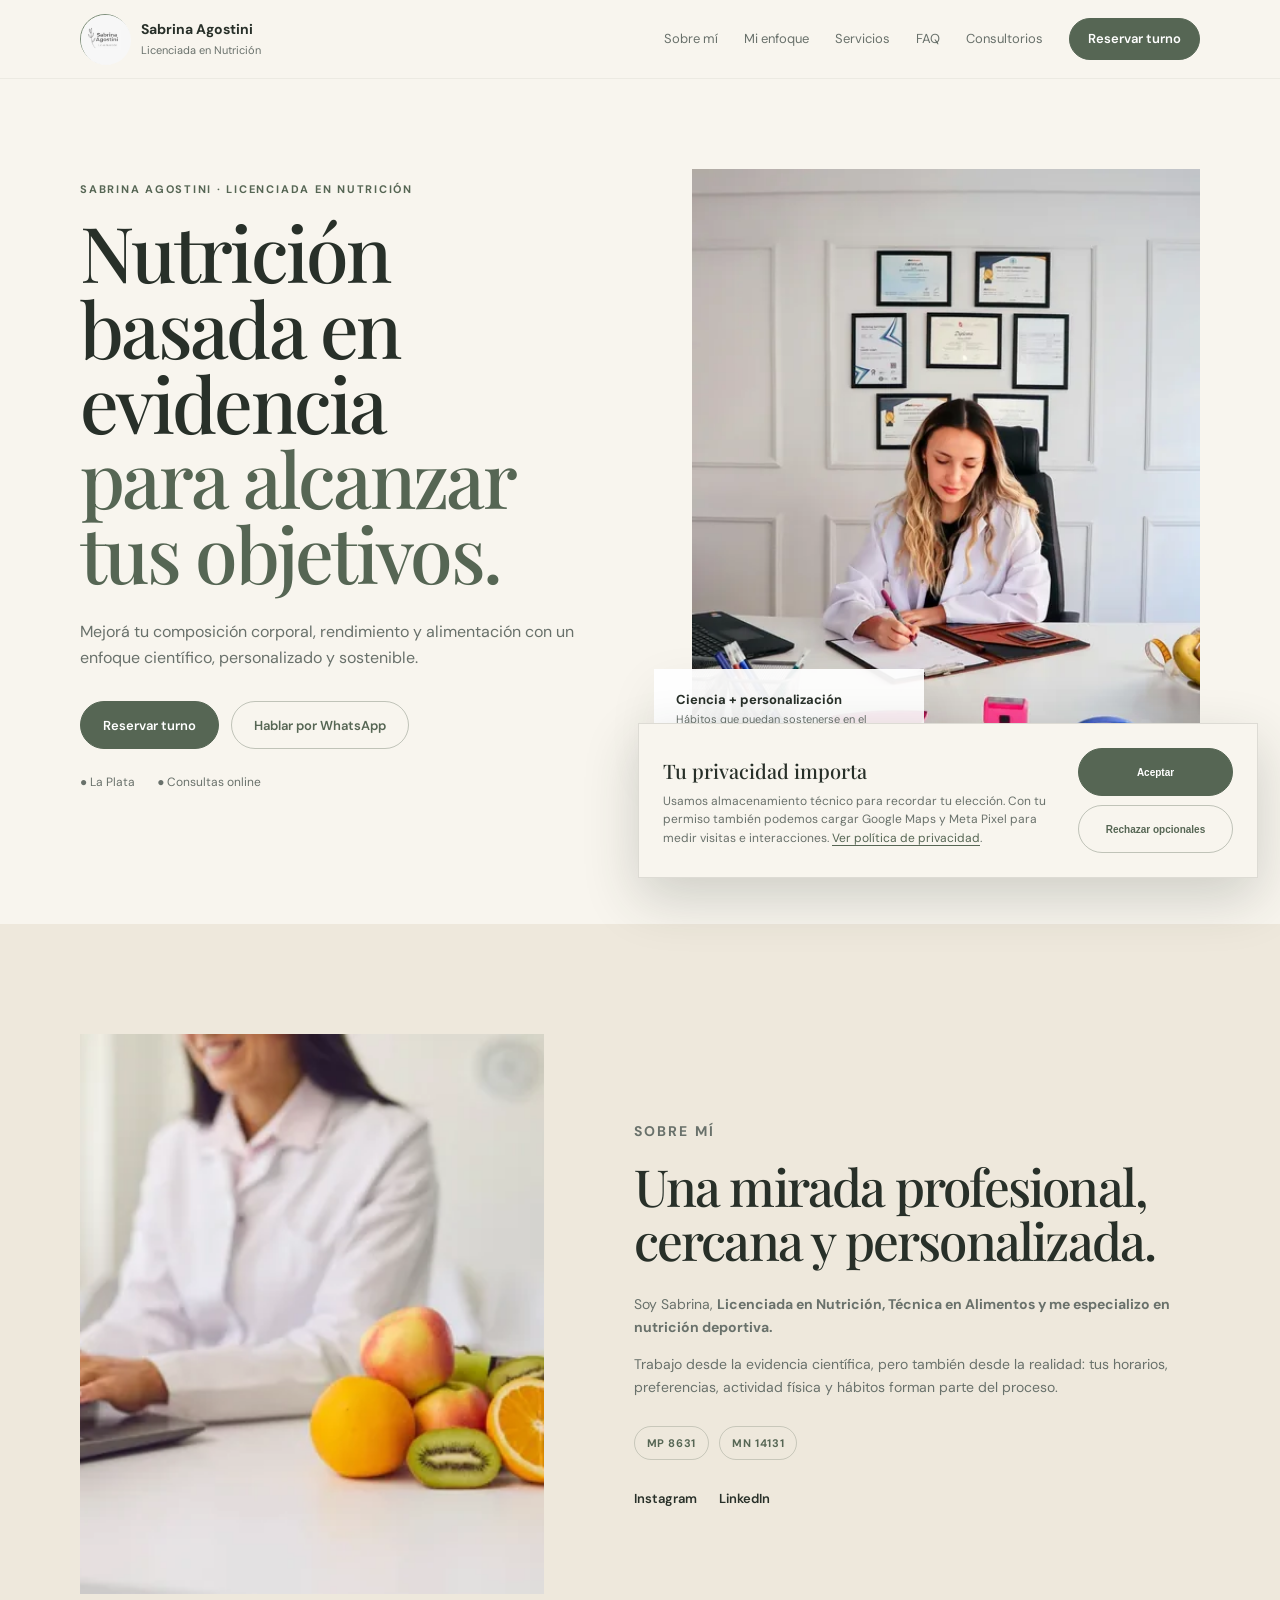
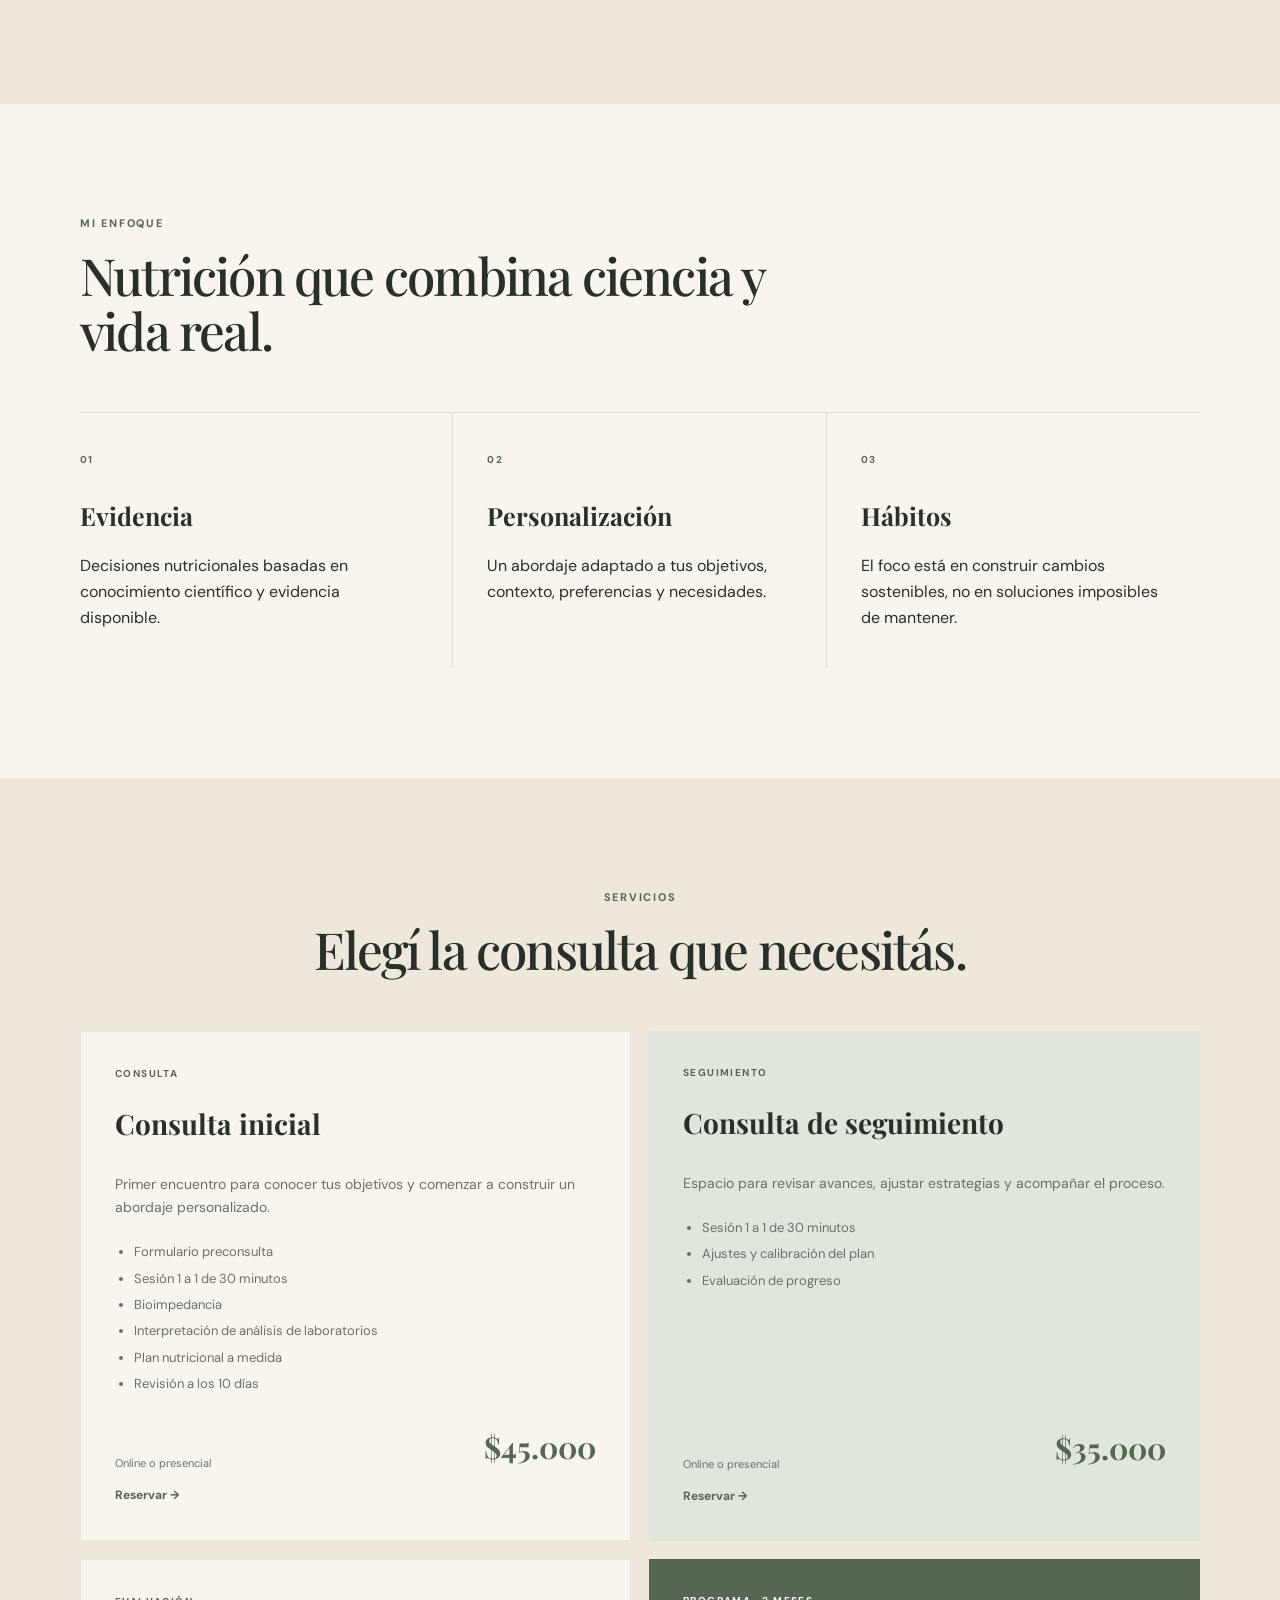
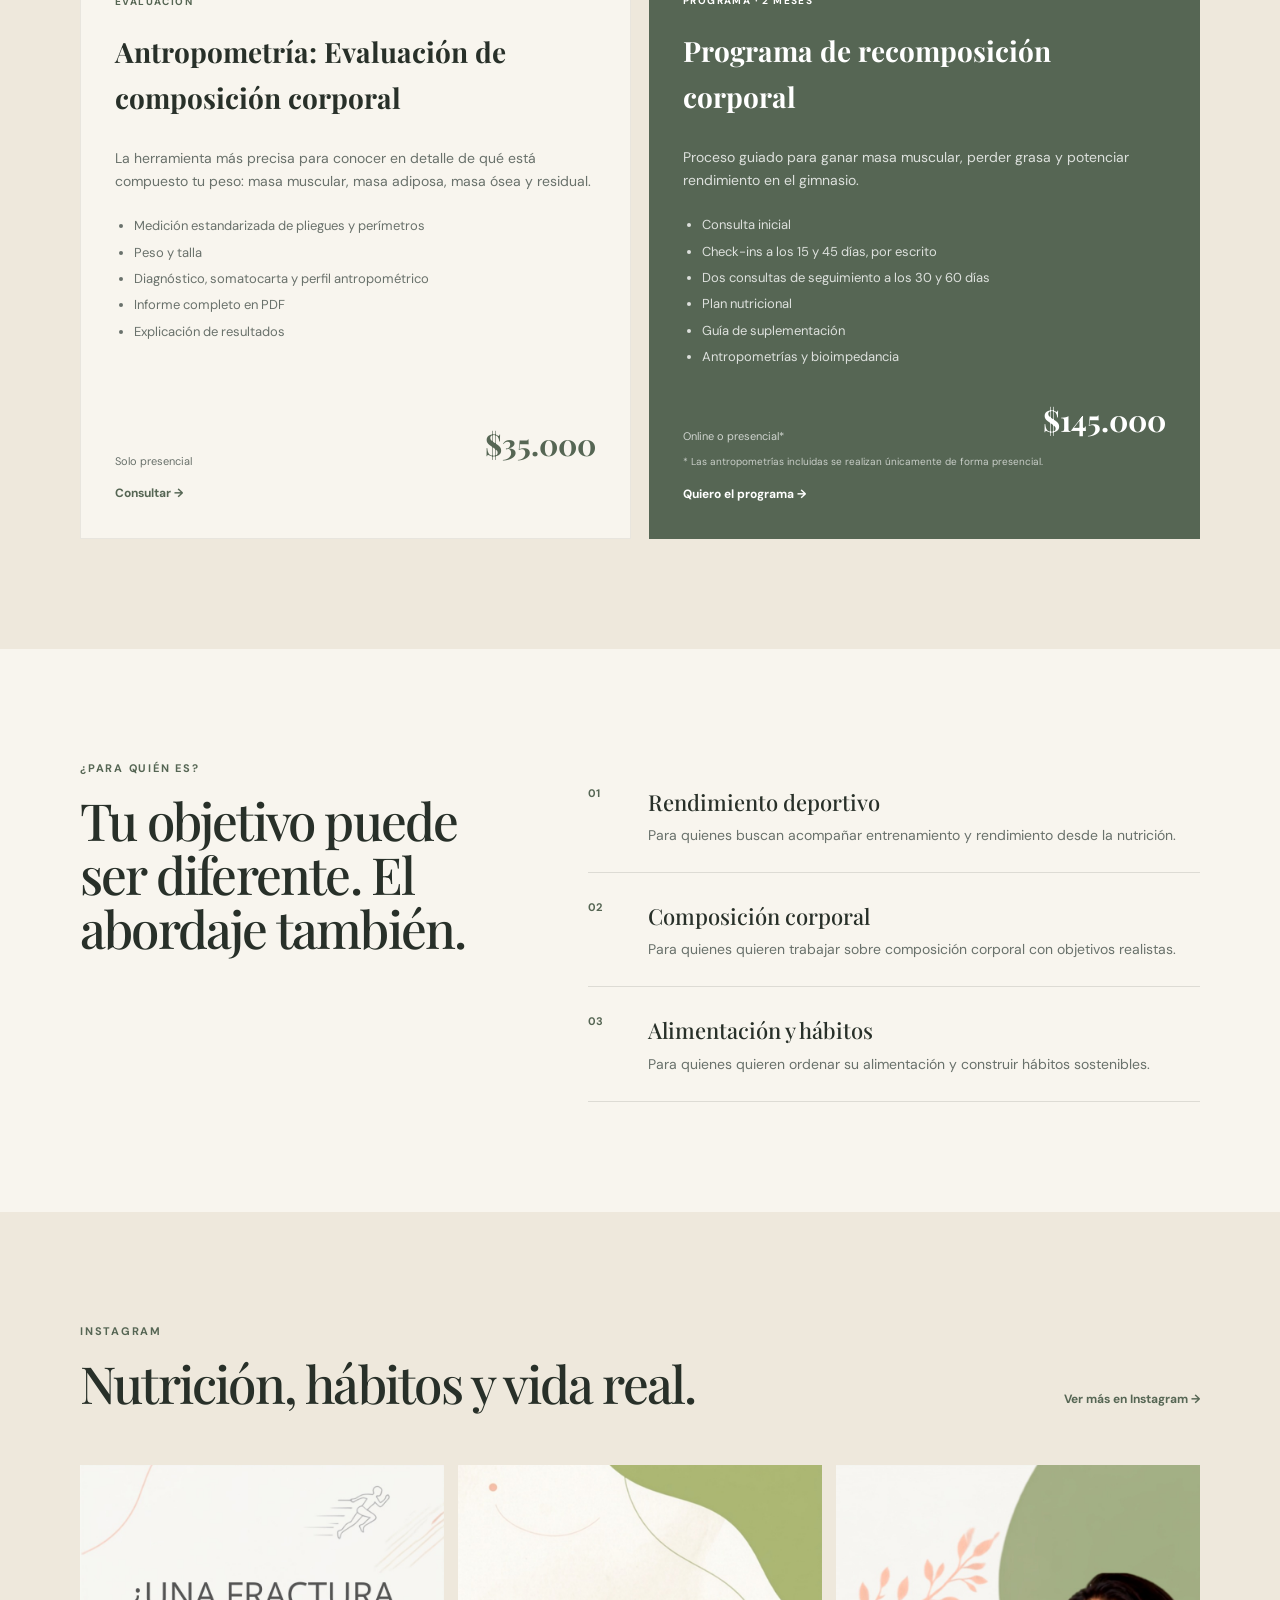
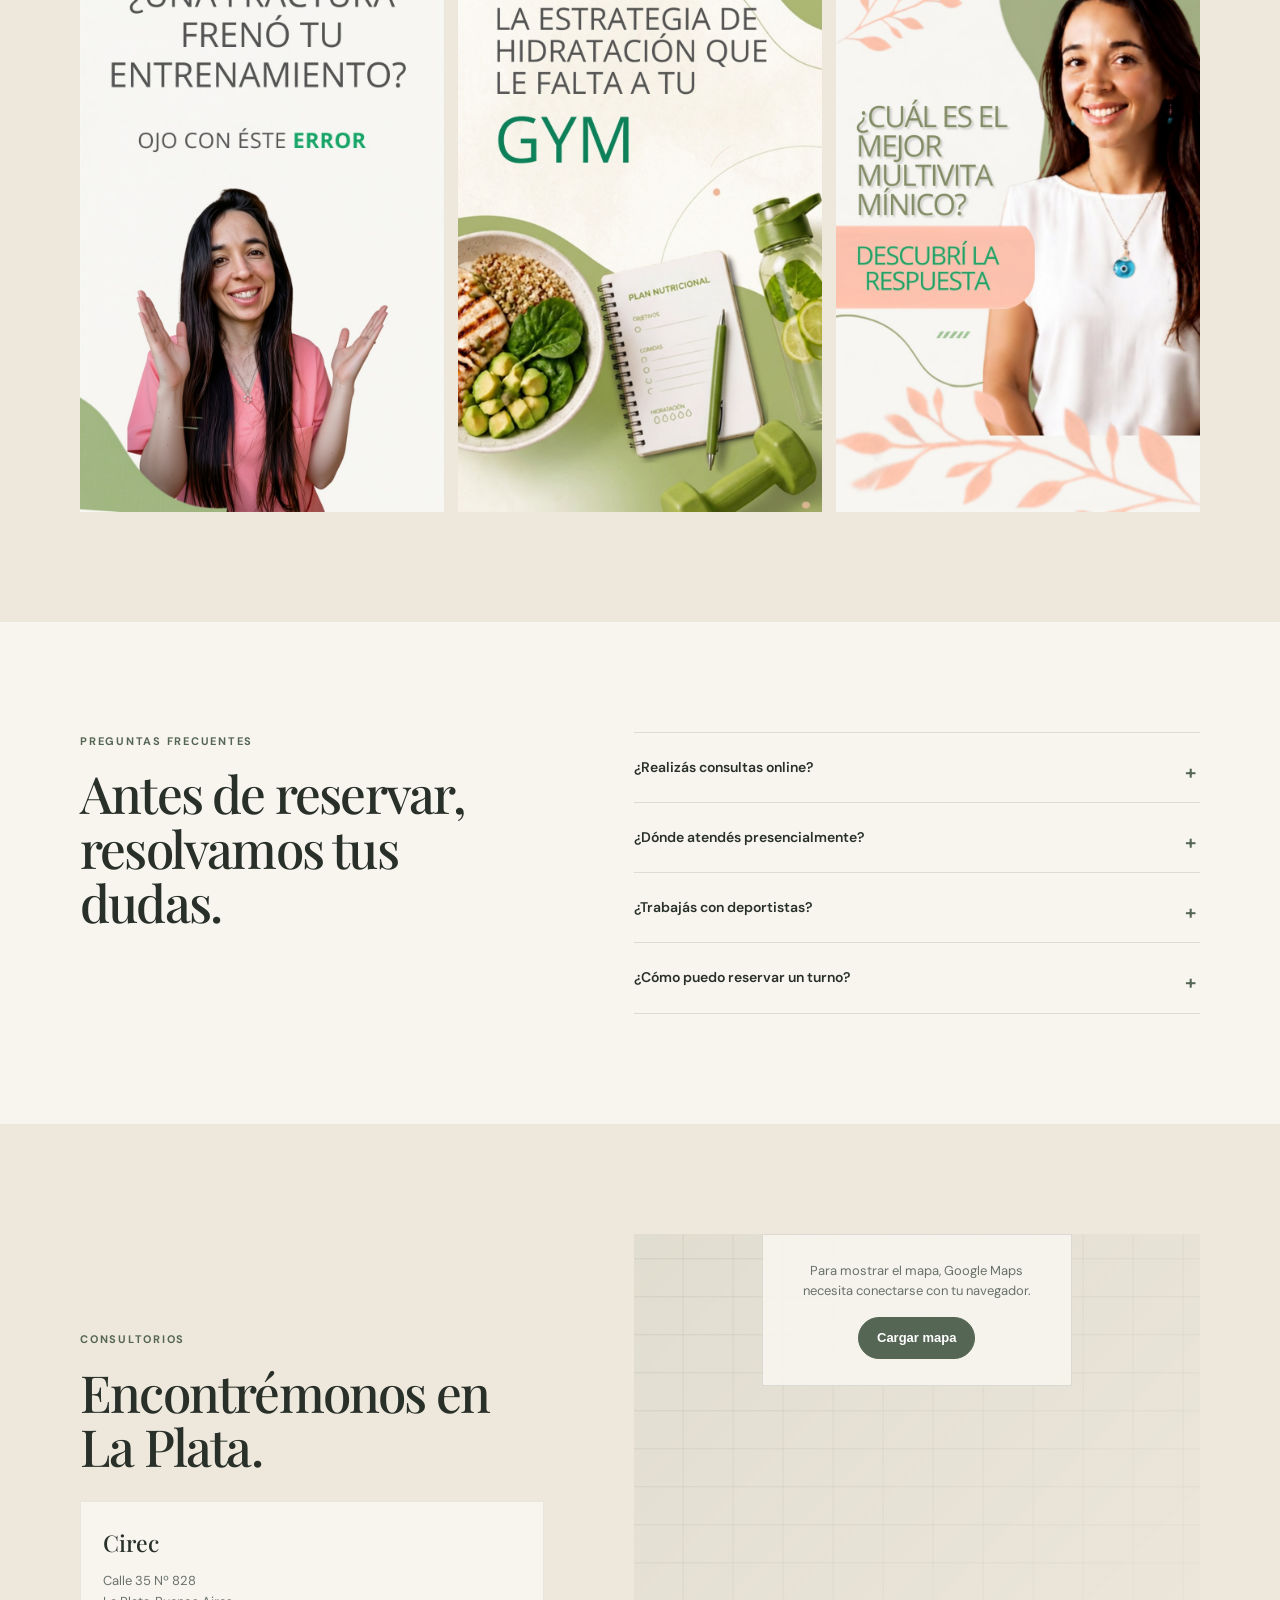
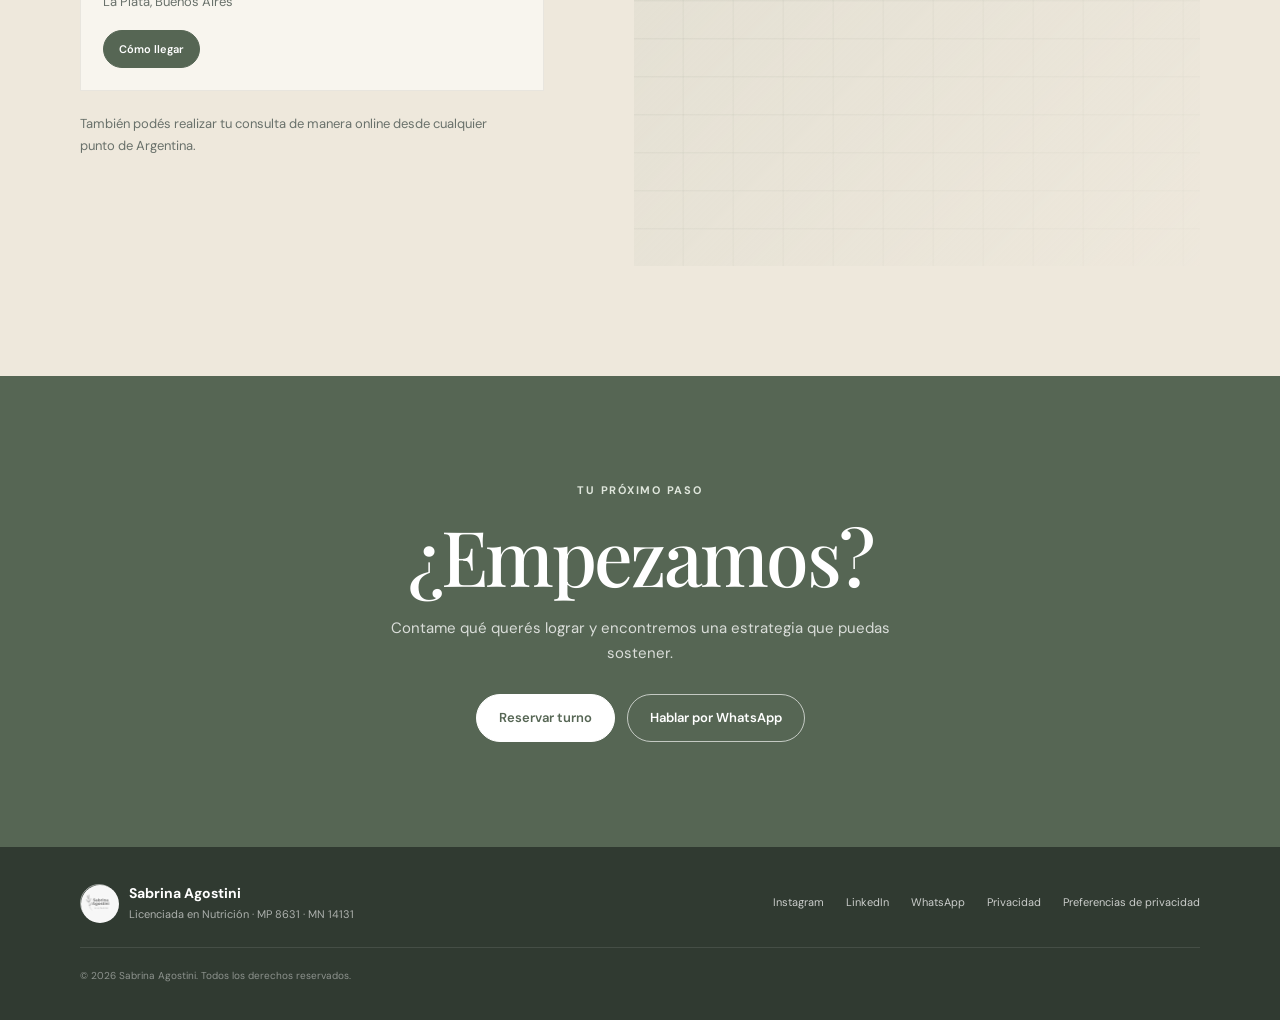
==== index.html @ 71f508bd "Configure consent-aware Meta Pixel tracking" ====
<!doctype html>
<html lang="es-AR">
  <head>
    <meta charset="utf-8">
    <meta name="viewport" content="width=device-width,initial-scale=1">

    <title>Sabrina Agostini | Nutricionista en La Plata y Online</title>
    <meta name="description" content="Sabrina Agostini, Licenciada en Nutrición especializada en nutrición deportiva. Consultas en La Plata y online, antropometría y planes personalizados.">
    <meta name="author" content="Sabrina Agostini">
    <meta name="robots" content="index,follow,max-image-preview:large">
    <meta name="theme-color" content="#7d8f7b">

    <link rel="canonical" href="https://sabrinaagostininutricion.com.ar/">
    <link rel="icon" href="/assets/images/logo-gris.jpeg?v=1" type="image/jpeg">
    <link rel="shortcut icon" href="/assets/images/logo-gris.jpeg?v=1" type="image/jpeg">
    <link rel="apple-touch-icon" href="/assets/images/logo-gris.jpeg?v=1">

    <meta property="og:locale" content="es_AR">
    <meta property="og:type" content="website">
    <meta property="og:site_name" content="Sabrina Agostini Nutrición">
    <meta property="og:title" content="Sabrina Agostini | Nutricionista en La Plata y Online">
    <meta property="og:description" content="Nutrición basada en evidencia, personalizada y sostenible. Consultas presenciales en La Plata y online en Argentina.">
    <meta property="og:url" content="https://sabrinaagostininutricion.com.ar/">
    <meta property="og:image" content="https://sabrinaagostininutricion.com.ar/assets/images/og-sabrina-agostini.jpg">
    <meta property="og:image:secure_url" content="https://sabrinaagostininutricion.com.ar/assets/images/og-sabrina-agostini.jpg">
    <meta property="og:image:type" content="image/jpeg">
    <meta property="og:image:width" content="1200">
    <meta property="og:image:height" content="630">
    <meta property="og:image:alt" content="Sabrina Agostini, Licenciada en Nutrición">

    <meta name="twitter:card" content="summary_large_image">
    <meta name="twitter:title" content="Sabrina Agostini | Nutricionista en La Plata y Online">
    <meta name="twitter:description" content="Nutrición basada en evidencia, personalizada y sostenible. Consultas presenciales en La Plata y online en Argentina.">
    <meta name="twitter:image" content="https://sabrinaagostininutricion.com.ar/assets/images/og-sabrina-agostini.jpg">
    <meta name="twitter:image:alt" content="Sabrina Agostini, Licenciada en Nutrición">

    <link rel="preload" as="image" href="assets/images/sabrina-001-768.webp" imagesrcset="assets/images/sabrina-001-480.webp 480w, assets/images/sabrina-001-768.webp 768w, assets/images/sabrina-001-1080.webp 1080w" imagesizes="(max-width: 900px) calc(100vw - 36px), 520px" type="image/webp" fetchpriority="high">
    <link rel="preconnect" href="https://fonts.googleapis.com">
    <link rel="preconnect" href="https://fonts.gstatic.com" crossorigin>
    <link rel="preload" as="style" href="https://fonts.googleapis.com/css2?family=DM+Sans:wght@400;500;600;700&family=Playfair+Display:wght@500;600&display=swap">
    <link href="https://fonts.googleapis.com/css2?family=DM+Sans:wght@400;500;600;700&family=Playfair+Display:wght@500;600&display=swap" rel="stylesheet" media="print" onload="this.media='all'">
    <noscript><link href="https://fonts.googleapis.com/css2?family=DM+Sans:wght@400;500;600;700&family=Playfair+Display:wght@500;600&display=swap" rel="stylesheet"></noscript>
    <link rel="stylesheet" href="css/style.css?v=0.3.0">

    <script type="application/ld+json">
    {
      "@context": "https://schema.org",
      "@graph": [
        {
          "@type": "WebSite",
          "@id": "https://sabrinaagostininutricion.com.ar/#website",
          "url": "https://sabrinaagostininutricion.com.ar/",
          "name": "Sabrina Agostini Nutrición",
          "inLanguage": "es-AR",
          "publisher": {
            "@id": "https://sabrinaagostininutricion.com.ar/#servicio-profesional"
          }
        },
        {
          "@type": "Person",
          "@id": "https://sabrinaagostininutricion.com.ar/#sabrina-agostini",
          "name": "Sabrina Agostini",
          "url": "https://sabrinaagostininutricion.com.ar/",
          "image": "https://sabrinaagostininutricion.com.ar/assets/images/sabrina-001.jpeg",
          "jobTitle": "Licenciada en Nutrición",
          "description": "Licenciada en Nutrición, Técnica en Alimentos y especializada en nutrición deportiva.",
          "worksFor": {
            "@id": "https://sabrinaagostininutricion.com.ar/#servicio-profesional"
          },
          "sameAs": [
            "https://instagram.com/lic.agostini.nutricion",
            "https://linkedin.com/in/lic-agostini-nutricion"
          ],
          "knowsAbout": [
            "Nutrición deportiva",
            "Composición corporal",
            "Antropometría",
            "Hábitos alimentarios"
          ]
        },
        {
          "@type": "ProfessionalService",
          "@id": "https://sabrinaagostininutricion.com.ar/#servicio-profesional",
          "name": "Sabrina Agostini Nutrición",
          "url": "https://sabrinaagostininutricion.com.ar/",
          "logo": "https://sabrinaagostininutricion.com.ar/assets/images/logo-gris.jpeg",
          "image": "https://sabrinaagostininutricion.com.ar/assets/images/sabrina-001.jpeg",
          "description": "Consultas de nutrición presenciales en La Plata y online en Argentina, con enfoque basado en evidencia, personalización y hábitos sostenibles.",
          "telephone": "+54 9 280 463 4763",
          "priceRange": "ARS 35.000–145.000",
          "address": {
            "@type": "PostalAddress",
            "streetAddress": "Calle 35 Nº 828",
            "addressLocality": "La Plata",
            "addressRegion": "Buenos Aires",
            "postalCode": "1900",
            "addressCountry": "AR"
          },
          "geo": {
            "@type": "GeoCoordinates",
            "latitude": -34.9073525,
            "longitude": -57.969977
          },
          "hasMap": "https://www.google.com/maps/place/Cirec+Kinesiolog%C3%ADa+y+fisioterapia/@-34.9073525,-57.9717977,17z/",
          "areaServed": [
            {
              "@type": "City",
              "name": "La Plata"
            },
            {
              "@type": "Country",
              "name": "Argentina"
            }
          ],
          "sameAs": [
            "https://instagram.com/lic.agostini.nutricion",
            "https://linkedin.com/in/lic-agostini-nutricion"
          ],
          "potentialAction": {
            "@type": "ReserveAction",
            "target": {
              "@type": "EntryPoint",
              "urlTemplate": "https://nutreando.com/sabrina-agostini/reservar?step=service",
              "actionPlatform": [
                "https://schema.org/DesktopWebPlatform",
                "https://schema.org/MobileWebPlatform"
              ]
            },
            "result": {
              "@type": "Reservation",
              "name": "Reserva de consulta nutricional"
            }
          },
          "hasOfferCatalog": {
            "@type": "OfferCatalog",
            "name": "Servicios de nutrición",
            "itemListElement": [
              {
                "@type": "Offer",
                "price": "45000",
                "priceCurrency": "ARS",
                "url": "https://nutreando.com/sabrina-agostini/reservar?step=service",
                "itemOffered": {
                  "@type": "Service",
                  "name": "Consulta inicial",
                  "provider": {
                    "@id": "https://sabrinaagostininutricion.com.ar/#servicio-profesional"
                  }
                }
              },
              {
                "@type": "Offer",
                "price": "35000",
                "priceCurrency": "ARS",
                "url": "https://nutreando.com/sabrina-agostini/reservar?step=service",
                "itemOffered": {
                  "@type": "Service",
                  "name": "Consulta de seguimiento",
                  "provider": {
                    "@id": "https://sabrinaagostininutricion.com.ar/#servicio-profesional"
                  }
                }
              },
              {
                "@type": "Offer",
                "price": "35000",
                "priceCurrency": "ARS",
                "url": "https://sabrinaagostininutricion.com.ar/#servicios",
                "itemOffered": {
                  "@type": "Service",
                  "name": "Antropometría: Evaluación de composición corporal",
                  "provider": {
                    "@id": "https://sabrinaagostininutricion.com.ar/#servicio-profesional"
                  }
                }
              },
              {
                "@type": "Offer",
                "price": "145000",
                "priceCurrency": "ARS",
                "url": "https://nutreando.com/sabrina-agostini/reservar?step=service",
                "itemOffered": {
                  "@type": "Service",
                  "name": "Programa de recomposición corporal",
                  "provider": {
                    "@id": "https://sabrinaagostininutricion.com.ar/#servicio-profesional"
                  }
                }
              }
            ]
          }
        },
        {
          "@type": "WebPage",
          "@id": "https://sabrinaagostininutricion.com.ar/#webpage",
          "url": "https://sabrinaagostininutricion.com.ar/",
          "name": "Sabrina Agostini | Nutricionista en La Plata y Online",
          "isPartOf": {
            "@id": "https://sabrinaagostininutricion.com.ar/#website"
          },
          "about": {
            "@id": "https://sabrinaagostininutricion.com.ar/#sabrina-agostini"
          },
          "mainEntity": {
            "@id": "https://sabrinaagostininutricion.com.ar/#servicio-profesional"
          },
          "primaryImageOfPage": "https://sabrinaagostininutricion.com.ar/assets/images/sabrina-001.jpeg",
          "inLanguage": "es-AR"
        }
      ]
    }
    </script>
  </head>
  <body>
    <header class="site-header">
      <div class="container nav">
        <a class="brand" href="#inicio"><span class="brand-mark"><img class="brand-logo" src="assets/images/logo-gris-160.webp" alt="Sabrina Agostini" width="160" height="160"></span><span><strong>Sabrina Agostini</strong><small>Licenciada en Nutrición</small></span></a>
        <button class="menu-toggle" aria-label="Abrir menú" aria-expanded="false"><span></span><span></span><span></span></button>
        <nav class="main-menu">
          <a href="#sobre-mi">Sobre mí</a><a href="#enfoque">Mi enfoque</a><a href="#servicios">Servicios</a><a href="#faq">FAQ</a><a href="#consultorio">Consultorios</a><a class="button button-small" href="https://nutreando.com/sabrina-agostini/reservar?step=service">Reservar turno</a>
        </nav>
      </div>
    </header>
    <main id="inicio">
      <section class="hero section"><div class="container hero-grid"><div><p class="eyebrow">Sabrina Agostini · Licenciada en Nutrición</p><h1>Nutrición basada en evidencia <em>para alcanzar tus objetivos.</em></h1><p class="hero-text">Mejorá tu composición corporal, rendimiento y alimentación con un enfoque científico, personalizado y sostenible.</p><div class="hero-actions"><a class="button" href="https://nutreando.com/sabrina-agostini/reservar?step=service">Reservar turno</a><a class="button button-secondary" href="https://wa.me/5492804634763?text=Hola%2C%20quer%C3%ADa%20consultar%20por%20los%20turnos%20de%20nutrici%C3%B3n.">Hablar por WhatsApp</a></div><div class="hero-meta"><span>● La Plata</span><span>● Consultas online</span></div></div><div class="hero-visual"><div class="photo-placeholder has-real-photo"><picture><source type="image/webp" srcset="assets/images/sabrina-001-480.webp 480w, assets/images/sabrina-001-768.webp 768w, assets/images/sabrina-001-1080.webp 1080w" sizes="(max-width: 900px) calc(100vw - 36px), 520px"><img class="real-photo" src="assets/images/sabrina-001.jpeg" alt="Sabrina Agostini — Licenciada en Nutrición" width="1080" height="1350" fetchpriority="high"></picture></div><div class="floating-note"><strong>Ciencia + personalización</strong><span>Hábitos que puedan sostenerse en el tiempo.</span></div></div></div></section>
      <section class="section section-soft" id="sobre-mi"><div class="container about-grid"><div class="photo-placeholder about-photo has-real-photo"><picture><source type="image/webp" srcset="assets/images/sabrina-002-480.webp 480w, assets/images/sabrina-002-900.webp 900w" sizes="(max-width: 900px) calc(100vw - 36px), 500px"><img class="real-photo" src="assets/images/sabrina-002.jpeg" alt="Sabrina Agostini" width="1350" height="1038" loading="lazy" decoding="async"></picture></div><div class="about-copy"><p class="eyebrow">Sobre mí</p><h2>Una mirada profesional, cercana y personalizada.</h2><p>Soy Sabrina, <strong>Licenciada en Nutrición, Técnica en Alimentos y me especializo en nutrición deportiva.</strong></p><p>Trabajo desde la evidencia científica, pero también desde la realidad: tus horarios, preferencias, actividad física y hábitos forman parte del proceso.</p><div class="credentials"><span>MP 8631</span><span>MN 14131</span></div><div class="social-links"><a href="https://instagram.com/lic.agostini.nutricion" target="_blank" rel="noopener noreferrer">Instagram</a><a href="https://linkedin.com/in/lic-agostini-nutricion" target="_blank" rel="noopener noreferrer">LinkedIn</a></div></div></div></section>
      <section class="section" id="enfoque"><div class="container"><div class="section-heading"><p class="eyebrow">Mi enfoque</p><h2>Nutrición que combina ciencia y vida real.</h2></div><div class="pillars"><article><span>01</span><h3>Evidencia</h3><p>Decisiones nutricionales basadas en conocimiento científico y evidencia disponible.</p></article><article><span>02</span><h3>Personalización</h3><p>Un abordaje adaptado a tus objetivos, contexto, preferencias y necesidades.</p></article><article><span>03</span><h3>Hábitos</h3><p>El foco está en construir cambios sostenibles, no en soluciones imposibles de mantener.</p></article></div></div></section>
      <section class="section section-soft" id="servicios"><div class="container"><div class="section-heading centered"><p class="eyebrow">Servicios</p><h2>Elegí la consulta que necesitás.</h2></div><div class="services-grid"><article class="service-card"><span>Consulta</span><h3>Consulta inicial</h3><p>Primer encuentro para conocer tus objetivos y comenzar a construir un abordaje personalizado.</p><ul><li>Formulario preconsulta</li><li>Sesión 1 a 1 de 30 minutos</li><li>Bioimpedancia</li><li>Interpretación de análisis de laboratorios</li><li>Plan nutricional a medida</li><li>Revisión a los 10 días</li></ul><div class="service-meta"><span>Online o presencial</span><strong>$45.000</strong></div><a href="https://nutreando.com/sabrina-agostini/reservar?step=service">Reservar →</a></article><article class="service-card featured"><span>Seguimiento</span><h3>Consulta de seguimiento</h3><p>Espacio para revisar avances, ajustar estrategias y acompañar el proceso.</p><ul><li>Sesión 1 a 1 de 30 minutos</li><li>Ajustes y calibración del plan</li><li>Evaluación de progreso</li></ul><div class="service-meta"><span>Online o presencial</span><strong>$35.000</strong></div><a href="https://nutreando.com/sabrina-agostini/reservar?step=service">Reservar →</a></article><article class="service-card"><span>Evaluación</span><h3>Antropometría: Evaluación de composición corporal</h3><p>La herramienta más precisa para conocer en detalle de qué está compuesto tu peso: masa muscular, masa adiposa, masa ósea y residual.</p><ul><li>Medición estandarizada de pliegues y perímetros</li><li>Peso y talla</li><li>Diagnóstico, somatocarta y perfil antropométrico</li><li>Informe completo en PDF</li><li>Explicación de resultados</li></ul><div class="service-meta"><span>Solo presencial</span><strong>$35.000</strong></div><a href="https://wa.me/5492804634763?text=Hola%2C%20quer%C3%ADa%20consultar%20por%20los%20turnos%20de%20nutrici%C3%B3n.">Consultar →</a></article><article class="service-card program"><span>Programa · 2 meses</span><h3>Programa de recomposición corporal</h3><p>Proceso guiado para ganar masa muscular, perder grasa y potenciar rendimiento en el gimnasio.</p><ul><li>Consulta inicial</li><li>Check-ins a los 15 y 45 días, por escrito</li><li>Dos consultas de seguimiento a los 30 y 60 días</li><li>Plan nutricional</li><li>Guía de suplementación</li><li>Antropometrías y bioimpedancia</li></ul><div class="service-meta"><span>Online o presencial*</span><strong>$145.000</strong></div><small class="service-note">* Las antropometrías incluidas se realizan únicamente de forma presencial.</small><a href="https://nutreando.com/sabrina-agostini/reservar?step=service">Quiero el programa →</a></article></div></div></section>
      <section class="section" id="para-quien"><div class="container audience-grid"><div><p class="eyebrow">¿Para quién es?</p><h2>Tu objetivo puede ser diferente. El abordaje también.</h2></div><div class="audience-list"><div><span>01</span><strong>Rendimiento deportivo</strong><p>Para quienes buscan acompañar entrenamiento y rendimiento desde la nutrición.</p></div><div><span>02</span><strong>Composición corporal</strong><p>Para quienes quieren trabajar sobre composición corporal con objetivos realistas.</p></div><div><span>03</span><strong>Alimentación y hábitos</strong><p>Para quienes quieren ordenar su alimentación y construir hábitos sostenibles.</p></div></div></div></section>
      <section class="section section-soft" id="instagram"><div class="container"><div class="instagram-heading"><div><p class="eyebrow">Instagram</p><h2>Nutrición, hábitos y vida real.</h2></div><a href="https://instagram.com/lic.agostini.nutricion" target="_blank" rel="noopener noreferrer">Ver más en Instagram →</a></div><div class="instagram-grid"><div><img class="instagram-photo" src="assets/images/Instagram-post-fractura-error.jpeg" alt="Contenido de Sabrina Agostini — publicación 1" width="900" height="1600" loading="lazy" decoding="async"></div><div><img class="instagram-photo" src="assets/images/Instagram-post-hidratacion-gym.jpeg" alt="Contenido de Sabrina Agostini — publicación 2" width="900" height="1600" loading="lazy" decoding="async"></div><div><img class="instagram-photo" src="assets/images/Instagram-post-multivitaminico.jpeg" alt="Contenido de Sabrina Agostini — publicación 3" width="900" height="1600" loading="lazy" decoding="async"></div></div></div></section>
      <section class="section" id="faq"><div class="container faq-grid"><div><p class="eyebrow">Preguntas frecuentes</p><h2>Antes de reservar, resolvamos tus dudas.</h2></div><div class="faq-list"><details><summary>¿Realizás consultas online?</summary><p>Sí. Las consultas online están disponibles para personas de todo Argentina.</p></details><details><summary>¿Dónde atendés presencialmente?</summary><p>En La Plata, en Cirec.</p></details><details><summary>¿Trabajás con deportistas?</summary><p>Sí. El abordaje puede adaptarse a objetivos relacionados con actividad física y rendimiento.</p></details><details><summary>¿Cómo puedo reservar un turno?</summary><p>Podés reservar online desde el botón de turnos o escribir por WhatsApp si querés hacer una consulta antes.</p></details></div></div></section>
      <section class="section section-soft" id="consultorio"><div class="container clinic-grid"><div><p class="eyebrow">Consultorios</p><h2>Encontrémonos en La Plata.</h2><div class="clinic-list" id="clinic-list"></div><p class="online-note">También podés realizar tu consulta de manera online desde cualquier punto de Argentina.</p></div><div class="map-placeholder"><div class="map-consent" data-map-consent><p>Para mostrar el mapa, Google Maps necesita conectarse con tu navegador.</p><button class="button button-small" type="button" data-load-map>Cargar mapa</button></div><iframe title="Ubicación de Cirec Kinesiología y fisioterapia" data-consent-src="https://www.google.com/maps?q=Cirec+Kinesiolog%C3%ADa+y+fisioterapia,+Calle+35+828,+La+Plata,+Buenos+Aires&output=embed" loading="lazy" referrerpolicy="no-referrer-when-downgrade" allowfullscreen hidden></iframe></div></div></section>
      <section class="final-cta"><div class="container"><p class="eyebrow">Tu próximo paso</p><h2>¿Empezamos?</h2><p>Contame qué querés lograr y encontremos una estrategia que puedas sostener.</p><div class="hero-actions centered-actions"><a class="button button-light" href="https://nutreando.com/sabrina-agostini/reservar?step=service">Reservar turno</a><a class="button button-outline-light" href="https://wa.me/5492804634763?text=Hola%2C%20quer%C3%ADa%20consultar%20por%20los%20turnos%20de%20nutrici%C3%B3n.">Hablar por WhatsApp</a></div></div></section>
    </main>
    <footer class="site-footer"><div class="container footer-grid"><a class="brand footer-brand" href="#inicio"><span class="brand-mark"><img class="brand-logo" src="assets/images/logo-gris-160.webp" alt="Sabrina Agostini" width="160" height="160"></span><span><strong>Sabrina Agostini</strong><small>Licenciada en Nutrición · MP 8631 · MN 14131</small></span></a><div class="footer-links"><a href="https://instagram.com/lic.agostini.nutricion" target="_blank" rel="noopener noreferrer">Instagram</a><a href="https://linkedin.com/in/lic-agostini-nutricion" target="_blank" rel="noopener noreferrer">LinkedIn</a><a href="https://wa.me/5492804634763?text=Hola%2C%20quer%C3%ADa%20consultar%20por%20los%20turnos%20de%20nutrici%C3%B3n.">WhatsApp</a><a href="privacidad.html">Privacidad</a><button class="footer-link-button" type="button" data-privacy-settings>Preferencias de privacidad</button></div><p>© <span id="year"></span> Sabrina Agostini. Todos los derechos reservados.</p></div></footer>
    <a class="whatsapp-float" href="https://wa.me/5492804634763?text=Hola%2C%20quer%C3%ADa%20consultar%20por%20los%20turnos%20de%20nutrici%C3%B3n." aria-label="Contactar por WhatsApp"><img src="assets/images/logo-whatsapp-96.webp" alt="" width="96" height="96" aria-hidden="true"></a>
    <script src="js/main.js?v=0.3.1"></script>
  </body>
</html>
---- css/style.css ----
:root{
  --sage: #7d8f7b;
  --sage-dark: #566654;
  --sage-light: #dfe6dc;
  --cream: #f8f5ee;
  --beige: #eee8dc;
  --sand: #ded3c1;
  --ink: #283029;
  --muted: #69716b;
  --white: #fff;
  --line: rgba(40,48,41,.13);
  --serif: "Playfair Display",Georgia,serif;
  --sans: "DM Sans",Arial,sans-serif
}
*{
  box-sizing: border-box
}
html{
  scroll-behavior: smooth;
  overflow-x: hidden
}
body{
  margin: 0;
  color: var(--ink);
  background: var(--cream);
  font-family: var(--sans);
  line-height: 1.65;
  overflow-x: hidden
}
a{
  color: inherit;
  text-decoration: none
}
.container{
  width: min(1120px,calc(100% - 48px));
  margin: auto
}
.section{
  padding: 110px 0
}
.section-soft{
  background: var(--beige)
}
.site-header{
  position: sticky;
  top: 0;
  z-index: 50;
  background: rgba(248,245,238,.92);
  backdrop-filter: blur(14px);
  border-bottom: 1px solid rgba(40,48,41,.06)
}
.nav{
  min-height: 78px;
  display: flex;
  align-items: center;
  justify-content: space-between;
  gap: 28px
}
.brand{
  display: inline-flex;
  align-items: center;
  gap: 11px
}
.brand-mark{
  width: 38px;
  height: 38px;
  border: 1px solid var(--sage);
  border-radius: 50%;
  display: grid;
  place-items: center;
  font-family: var(--serif);
  color: var(--sage-dark);
  font-size: 14px
}
.brand strong,.brand small{
  display: block
}
.brand strong{
  font-size: 14px
}
.brand small{
  color: var(--muted);
  font-size: 11px
}
.main-menu{
  display: flex;
  align-items: center;
  gap: 26px;
  font-size: 13px;
  color: var(--muted)
}
.button{
  display: inline-flex;
  align-items: center;
  justify-content: center;
  min-height: 48px;
  padding: 0 22px;
  border-radius: 999px;
  background: var(--sage-dark);
  color: var(--white);
  border: 1px solid var(--sage-dark);
  font-size: 13px;
  font-weight: 600;
  transition: .2s
}
.button:hover{
  transform: translateY(-2px)
}
.button-small{
  min-height: 42px;
  padding-inline: 18px
}
.button-secondary{
  background: transparent;
  color: var(--sage-dark);
  border-color: rgba(86,102,84,.35)
}
.button-light{
  background: #fff;
  color: var(--sage-dark);
  border-color: #fff
}
.button-outline-light{
  background: transparent;
  color: #fff;
  border-color: rgba(255,255,255,.65)
}
.menu-toggle{
  display: none;
  border: 0;
  background: transparent;
  padding: 8px
}
.menu-toggle span{
  display: block;
  width: 24px;
  height: 2px;
  background: var(--ink);
  margin: 5px 0
}
.hero{
  padding-top: 90px;
  padding-bottom: 120px
}
.hero-grid{
  display: grid;
  grid-template-columns: 1.03fr .97fr;
  align-items: center;
  gap: 72px
}
.eyebrow{
  margin: 0 0 16px;
  color: var(--sage-dark);
  font-size: 11px;
  font-weight: 700;
  letter-spacing: .16em;
  text-transform: uppercase
}
h1,h2,h3{
  margin: 0
}
h1,h2{
  font-family: var(--serif);
  font-weight: 500;
  letter-spacing: -.035em
}
h1{
  font-size: clamp(52px,6vw,82px);
  line-height: .98
}
h1 em{
  display: block;
  color: var(--sage-dark);
  font-style: normal
}
h2{
  font-size: clamp(38px,4vw,56px);
  line-height: 1.06
}
.hero-text{
  max-width: 570px;
  margin: 28px 0 30px;
  color: var(--muted);
  font-size: 16px
}
.hero-actions{
  display: flex;
  gap: 12px;
  flex-wrap: wrap
}
.hero-meta{
  display: flex;
  gap: 22px;
  margin-top: 24px;
  color: var(--muted);
  font-size: 12px
}
.hero-visual{
  position: relative;
  min-height: 620px
}
.photo-placeholder{
  min-height: 620px;
  background: linear-gradient(145deg,rgba(125,143,123,.18),rgba(238,232,220,.8)),radial-gradient(circle at 70% 20%,rgba(255,255,255,.8),transparent 34%),var(--sand);
  display: grid;
  place-items: end center;
  padding-bottom: 42px;
  color: var(--sage-dark);
  text-transform: uppercase;
  letter-spacing: .12em;
  font-size: 10px
}
.floating-note{
  position: absolute;
  left: -38px;
  bottom: 38px;
  width: 270px;
  padding: 20px 22px;
  background: rgba(255,255,255,.93);
  box-shadow: 0 18px 50px rgba(40,48,41,.08)
}
.floating-note strong,.floating-note span{
  display: block
}
.floating-note strong{
  font-size: 13px
}
.floating-note span{
  font-size: 11px;
  color: var(--muted)
}
.about-grid,.clinic-grid,.faq-grid{
  display: grid;
  grid-template-columns: .9fr 1.1fr;
  gap: 90px;
  align-items: center
}
.about-photo{
  min-height: 560px
}
.about-copy{
  max-width: 560px
}
.about-copy h2{
  margin-bottom: 26px
}
.about-copy p,.pillar p,.service-card p,.audience-list p,details p{
  color: var(--muted);
  font-size: 14px
}
.credentials{
  display: flex;
  gap: 10px;
  flex-wrap: wrap;
  margin-top: 26px
}
.credentials span{
  display: inline-flex;
  padding: 7px 12px;
  border: 1px solid rgba(86,102,84,.25);
  border-radius: 999px;
  color: var(--sage-dark);
  font-size: 11px;
  font-weight: 700;
  letter-spacing: .06em
}
.social-links{
  display: flex;
  gap: 22px;
  margin-top: 28px;
  font-size: 13px;
  font-weight: 600
}
.section-heading{
  max-width: 700px;
  margin-bottom: 55px
}
.centered{
  text-align: center;
  margin-inline: auto
}
.pillars{
  display: grid;
  grid-template-columns: repeat(3,1fr);
  border-top: 1px solid var(--line)
}
.pillars article{
  padding: 32px 34px 20px 0;
  border-right: 1px solid var(--line)
}
.pillars article+article{
  padding-left: 34px
}
.pillars article:last-child{
  border-right: 0
}
.pillars span,.service-card>span{
  color: var(--sage-dark);
  font-size: 10px;
  letter-spacing: .14em;
  text-transform: uppercase;
  font-weight: 700
}
.pillars h3{
  margin: 24px 0 12px;
  font-family: var(--serif);
  font-size: 25px
}
.services-grid{
  display: grid;
  grid-template-columns: repeat(2,1fr);
  gap: 18px
}
.service-card{
  background: var(--cream);
  padding: 34px;
  display: flex;
  flex-direction: column;
  border: 1px solid rgba(40,48,41,.08)
}
.service-card.featured{
  background: var(--sage-light);
  border: 0
}
.service-card.program{
  background: var(--sage-dark);
  color: #fff;
  border: 0
}
.service-card.program>span,.service-card.program h3,.service-card.program strong,.service-card.program a{
  color: #fff
}
.service-card h3{
  margin: 18px 0 12px;
  font-family: var(--serif);
  font-size: 28px
}
.service-card p{
  margin-bottom: 6px
}
.service-card ul{
  margin: 16px 0 0;
  padding-left: 19px;
  color: var(--muted);
  font-size: 13px
}
.service-card.program ul{
  color: rgba(255,255,255,.8)
}
.service-card li+li{
  margin-top: 5px
}
.service-meta{
  margin-top: auto;
  padding-top: 28px;
  display: flex;
  justify-content: space-between;
  align-items: end;
  gap: 15px
}
.service-meta>span{
  color: var(--muted);
  font-size: 11px
}
.service-card.program .service-meta>span{
  color: rgba(255,255,255,.72)
}
.service-card strong{
  font-family: var(--serif);
  font-size: 30px;
  color: var(--sage-dark);
  white-space: nowrap
}
.service-card a{
  margin-top: 14px;
  color: var(--sage-dark);
  font-size: 12px;
  font-weight: 700
}
.service-note{
  display: block;
  margin-top: 9px;
  color: var(--muted);
  font-size: 10px
}
.service-card.program .service-note{
  color: rgba(255,255,255,.68)
}
.audience-grid{
  display: grid;
  grid-template-columns: .8fr 1.2fr;
  gap: 100px
}
.audience-list>div{
  display: grid;
  grid-template-columns: 42px 1fr;
  column-gap: 18px;
  padding: 25px 0;
  border-bottom: 1px solid var(--line)
}
.audience-list span{
  color: var(--sage-dark);
  font-size: 11px;
  font-weight: 700
}
.audience-list strong{
  font-family: var(--serif);
  font-size: 22px;
  font-weight: 500
}
.audience-list p{
  grid-column: 2;
  margin: 4px 0 0
}
.instagram-heading{
  display: flex;
  justify-content: space-between;
  align-items: end;
  margin-bottom: 55px
}
.instagram-heading>a{
  color: var(--sage-dark);
  font-size: 12px;
  font-weight: 700
}
.instagram-grid{
  display: grid;
  grid-template-columns: repeat(3,1fr);
  gap: 14px
}
.instagram-grid div{
  aspect-ratio: auto;
  background: var(--sand);
  display: grid;
  place-items: center;
  color: var(--sage-dark);
  font-size: 11px;
  text-transform: uppercase;
  letter-spacing: .12em
}
.faq-grid{
  align-items: start
}
.faq-list{
  border-top: 1px solid var(--line)
}
details{
  border-bottom: 1px solid var(--line)
}
summary{
  cursor: pointer;
  list-style: none;
  padding: 23px 38px 23px 0;
  font-size: 14px;
  font-weight: 600;
  position: relative
}
summary::-webkit-details-marker{
  display: none
}
summary:after{
  content: "+";
  position: absolute;
  right: 4px;
  color: var(--sage-dark);
  font-size: 20px
}
details[open] summary:after{
  content: "−"
}
details p{
  margin: -5px 0 22px
}
.address{
  font-family: var(--serif);
  font-size: 24px;
  line-height: 1.45
}
.online-note{
  color: var(--muted);
  font-size: 13px;
  max-width: 440px;
  margin-top: 22px
}
.map-placeholder{
  min-height: 480px;
  overflow: hidden;
  padding: 0;
  background: linear-gradient(135deg,rgba(125,143,123,.12),rgba(238,232,220,.8)),repeating-linear-gradient(0deg,transparent 0 36px,rgba(86,102,84,.09) 37px 38px),repeating-linear-gradient(90deg,transparent 0 48px,rgba(86,102,84,.07) 49px 50px);
  display: grid;
  place-items: center;
  text-align: center;
  color: var(--sage-dark);
  text-transform: uppercase;
  letter-spacing: .12em;
  font-size: 11px
}
.map-placeholder iframe{
  width: 100%;
  height: 100%;
  min-height: 480px;
  border: 0;
  display: block
}
.map-placeholder small{
  letter-spacing: 0;
  text-transform: none;
  font-size: 10px;
  color: var(--muted)
}
.final-cta{
  padding: 105px 0;
  text-align: center;
  background: var(--sage-dark);
  color: #fff
}
.final-cta .eyebrow{
  color: var(--sage-light)
}
.final-cta h2{
  font-size: clamp(50px,6vw,80px)
}
.final-cta p:not(.eyebrow){
  max-width: 560px;
  margin: 20px auto 28px;
  color: rgba(255,255,255,.78);
  font-size: 15px
}
.centered-actions{
  justify-content: center
}
.site-footer{
  background: #303a31;
  color: #fff;
  padding: 35px 0
}
.footer-grid{
  display: grid;
  grid-template-columns: 1fr auto;
  gap: 24px;
  align-items: center
}
.footer-brand .brand-mark{
  border-color: rgba(255,255,255,.5);
  color: #fff
}
.footer-brand small{
  color: rgba(255,255,255,.6)
}
.footer-links{
  display: flex;
  gap: 22px;
  font-size: 11px;
  color: rgba(255,255,255,.75)
}
.footer-grid>p{
  grid-column: 1/-1;
  margin: 0;
  padding-top: 20px;
  border-top: 1px solid rgba(255,255,255,.1);
  color: rgba(255,255,255,.45);
  font-size: 10px
}
.whatsapp-float{
  position: fixed;
  right: 22px;
  bottom: 22px;
  width: 54px;
  height: 54px;
  border-radius: 50%;
  display: grid;
  place-items: center;
  background: var(--sage-dark);
  color: #fff;
  font-size: 11px;
  font-weight: 700;
  box-shadow: 0 12px 30px rgba(0,0,0,.18);
  z-index: 40
}
@media(max-width:900px){
  .container{
    width: min(100% - 36px,680px)
  }
  .section{
    padding: 78px 0
  }
  .menu-toggle{
    display: block
  }
  .main-menu{
    position: fixed;
    inset: 78px 0 0;
    background: var(--cream);
    display: flex;
    flex-direction: column;
    align-items: stretch;
    gap: 0;
    padding: 20px 24px;
    transform: translateX(100%);
    transition: .25s;
    font-size: 15px
  }
  .main-menu.open{
    transform: translateX(0)
  }
  .main-menu a{
    padding: 16px 0;
    border-bottom: 1px solid var(--line)
  }
  .main-menu .button{
    margin-top: 18px;
    border: 0
  }
  .hero{
    padding-top: 55px
  }
  .hero-grid,.about-grid,.clinic-grid,.faq-grid,.audience-grid{
    grid-template-columns: 1fr;
    gap: 45px
  }
  .hero-visual,.hero-visual .photo-placeholder{
    min-height: 480px
  }
  .floating-note{
    left: 18px;
    bottom: 24px
  }
  .pillars,.services-grid{
    grid-template-columns: 1fr
  }
  .pillars article{
    border-right: 0;
    border-bottom: 1px solid var(--line);
    padding: 28px 0
  }
  .pillars article+article{
    padding-left: 0
  }
  .pillars article:last-child{
    border-bottom: 0
  }
  .instagram-heading{
    align-items: start;
    flex-direction: column;
    gap: 18px
  }
  .map-placeholder{
    min-height: 360px
  }
  .map-placeholder iframe{
    min-height: 360px
  }
  .footer-grid{
    grid-template-columns: 1fr
  }
  .footer-links{
    flex-wrap: wrap
  }
}
@media(max-width:560px){
  h1{
    font-size: 48px
  }
  h2{
    font-size: 40px
  }
  .hero-actions .button{
    width: 100%
  }
  .hero-meta{
    flex-direction: column;
    gap: 4px
  }
  .hero-visual,.hero-visual .photo-placeholder{
    min-height: 410px
  }
  .floating-note{
    width: 75%
  }
  .about-photo{
    min-height: 400px
  }
  .service-card{
    padding: 28px
  }
  .address{
    font-size: 21px
  }
  .final-cta{
    padding: 80px 0
  }
}


/* V0.2.1 — restore previous responsive layout; keep current assets/clinic data */
.brand-logo{
  width:38px;
  height:38px;
  object-fit:contain;
  border-radius:50%;
  display:block;
}
.photo-placeholder.has-real-photo{
  padding:0;
  overflow:hidden;
  background:var(--sand);
}
.photo-placeholder.has-real-photo picture{
  width:100%;
  height:100%;
  min-height:inherit;
  display:block;
}
.real-photo{
  width:100%;
  height:100%;
  min-height:inherit;
  display:block;
  object-fit:cover;
}
.instagram-grid div{
  overflow:visible;
}
.instagram-photo{
  width:100%;
  height:auto;
  display:block;
  object-fit:initial;
  background:transparent;
}
.clinic-list{
  display:grid;
  grid-template-columns:1fr;
  gap:14px;
  margin-top:28px;
}
.clinic-card{
  padding:22px;
  background:var(--cream);
  border:1px solid rgba(40,48,41,.08);
  display:flex;
  flex-direction:column;
  min-height:190px;
}
.clinic-card h3{
  font-family:var(--serif);
  font-size:23px;
  font-weight:500;
  margin:0 0 8px;
}
.clinic-card p{
  color:var(--muted);
  font-size:13px;
  margin:0 0 16px;
}
.clinic-card .button{
  min-height:38px;
  padding-inline:15px;
  font-size:11px;
  margin-top:auto;
  align-self:flex-start;
}
.whatsapp-float img{
  width:28px;
  height:28px;
  object-fit:contain;
}


/* V0.2.2 — brand, WhatsApp and service-card refinements */
.site-header .brand-mark{
  width:50px;
  height:50px;
}
.site-header .brand-logo{
  width:50px;
  height:50px;
}
.whatsapp-float{
  width:48px;
  height:48px;
  background:transparent;
  box-shadow:none;
}
.whatsapp-float img{
  width:48px;
  height:48px;
  display:block;
  object-fit:contain;
}
.service-card.program p{
  color:rgba(255,255,255,.8);
}
@media(max-width:560px){
  .site-header .brand-mark,
  .site-header .brand-logo{
    width:46px;
    height:46px;
  }
}

/* V0.3.0 — privacy page and consent controls */
.footer-link-button{
  appearance:none;
  border:0;
  padding:0;
  background:transparent;
  color:inherit;
  font:inherit;
  cursor:pointer;
}
.footer-links a:hover,
.footer-link-button:hover{
  color:#fff;
}
.consent-banner{
  position:fixed;
  z-index:100;
  right:22px;
  bottom:22px;
  width:min(620px,calc(100% - 44px));
  padding:24px;
  display:grid;
  grid-template-columns:1fr auto;
  align-items:center;
  gap:24px;
  background:var(--cream);
  border:1px solid var(--line);
  box-shadow:0 20px 55px rgba(40,48,41,.2);
}
.consent-banner[hidden]{
  display:none;
}
.consent-copy strong{
  display:block;
  margin-bottom:5px;
  font-family:var(--serif);
  font-size:20px;
  font-weight:500;
}
.consent-copy p{
  margin:0;
  color:var(--muted);
  font-size:12px;
  line-height:1.55;
}
.consent-copy a,
.privacy-content a{
  color:var(--sage-dark);
  text-decoration:underline;
  text-underline-offset:3px;
}
.consent-actions{
  display:flex;
  flex-direction:column-reverse;
  gap:9px;
}
.consent-actions .button{
  min-width:155px;
  padding:11px 16px;
  font-size:10px;
}
.map-consent{
  max-width:310px;
  padding:26px;
  background:rgba(248,245,238,.9);
  border:1px solid var(--line);
}
.map-consent[hidden]{
  display:none;
}
.map-consent p{
  margin:0 0 16px;
  color:var(--muted);
  font-size:13px;
  line-height:1.55;
  text-transform:none;
  letter-spacing:0;
}
.privacy-back{
  color:var(--sage-dark);
  font-size:13px;
  font-weight:600;
}
.privacy-hero{
  padding:100px 0 70px;
  background:var(--beige);
}
.privacy-container{
  width:min(760px,calc(100% - 48px));
}
.privacy-hero h1{
  margin-bottom:20px;
  font-size:clamp(48px,7vw,78px);
}
.privacy-hero p{
  max-width:650px;
  margin:0 0 22px;
  color:var(--muted);
  font-size:17px;
}
.privacy-hero small{
  color:var(--muted);
  font-size:11px;
}
.privacy-content{
  padding:85px 0 110px;
}
.privacy-content article+article{
  margin-top:52px;
  padding-top:52px;
  border-top:1px solid var(--line);
}
.privacy-content h2{
  margin:0 0 18px;
  font-size:30px;
}
.privacy-content p{
  margin:0 0 15px;
  color:var(--muted);
}
.privacy-settings-button{
  margin-top:10px;
}
@media(max-width:720px){
  .consent-banner{
    right:16px;
    bottom:16px;
    width:calc(100% - 32px);
    grid-template-columns:1fr;
    gap:18px;
  }
  .consent-actions{
    flex-direction:column-reverse;
  }
  .consent-actions .button{
    width:100%;
  }
  .privacy-hero{
    padding:72px 0 55px;
  }
  .privacy-content{
    padding:65px 0 85px;
  }
  .privacy-container{
    width:min(100% - 36px,760px);
  }
}
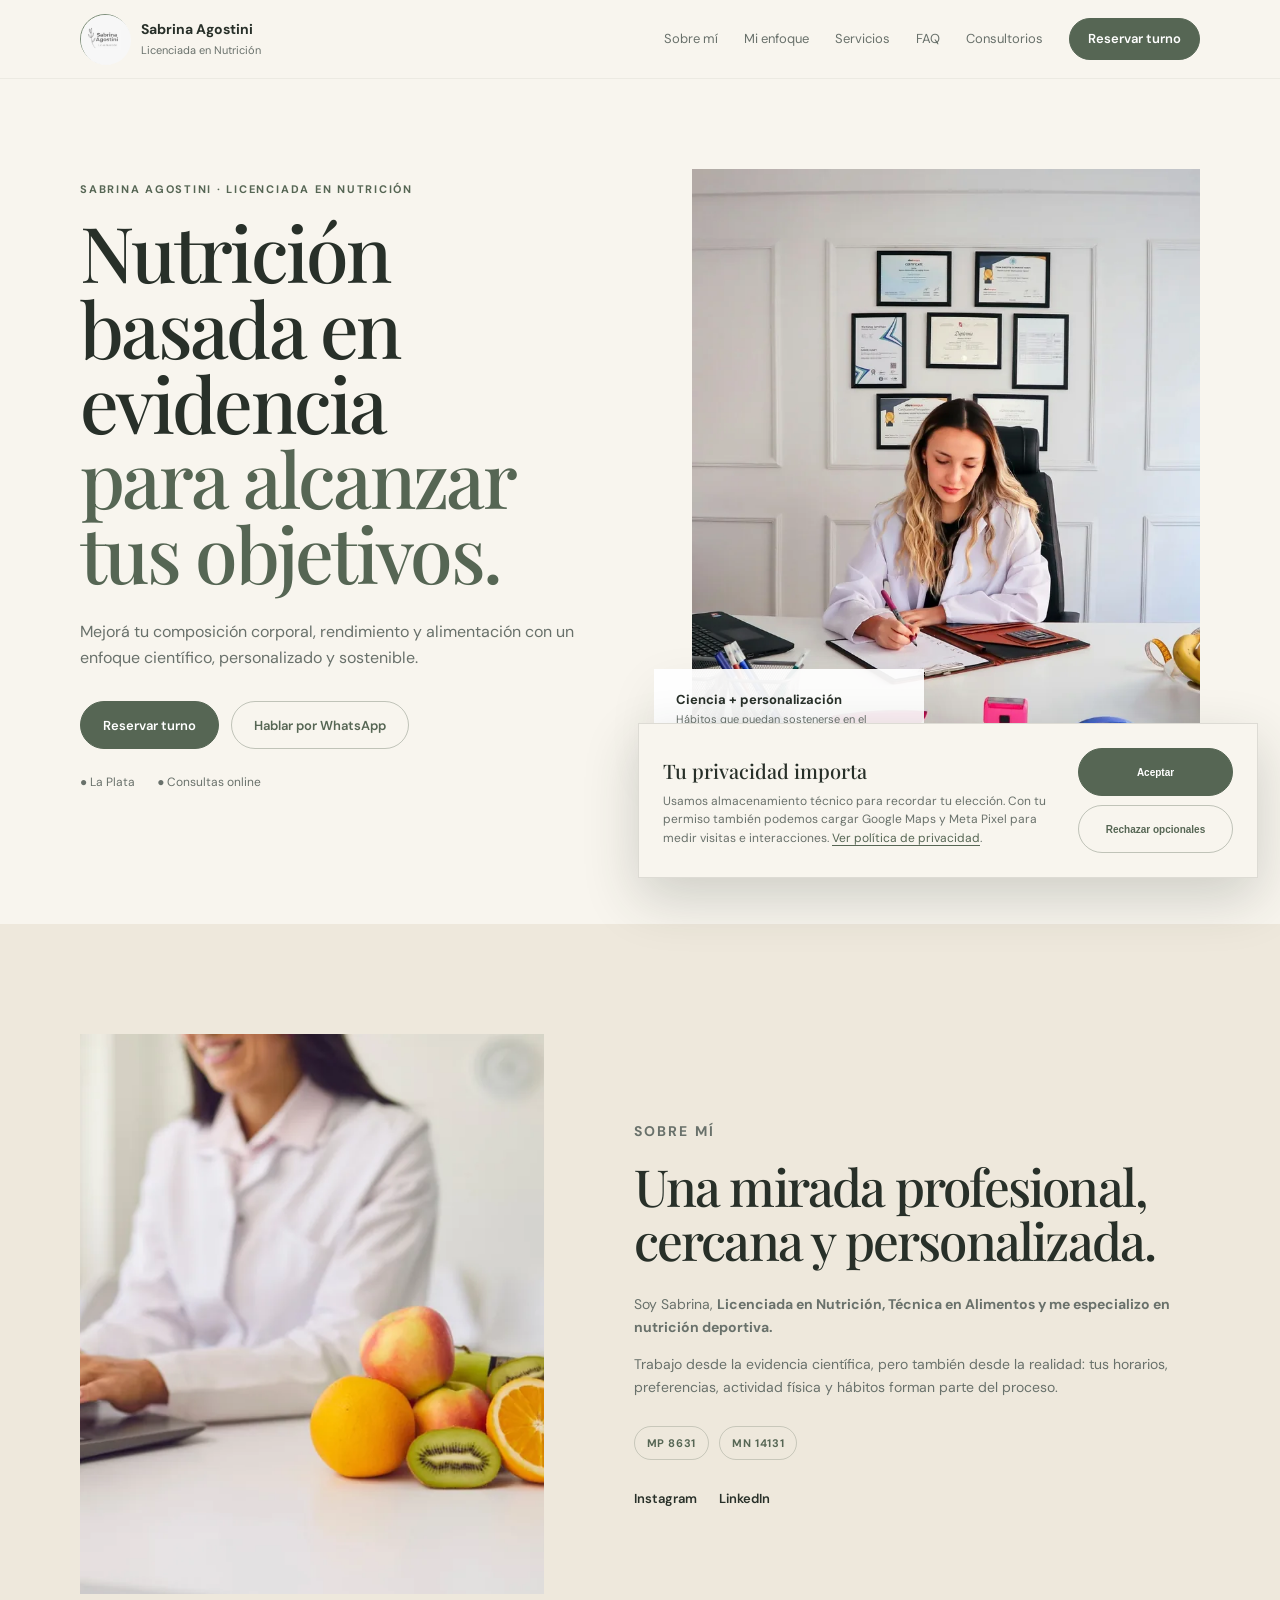
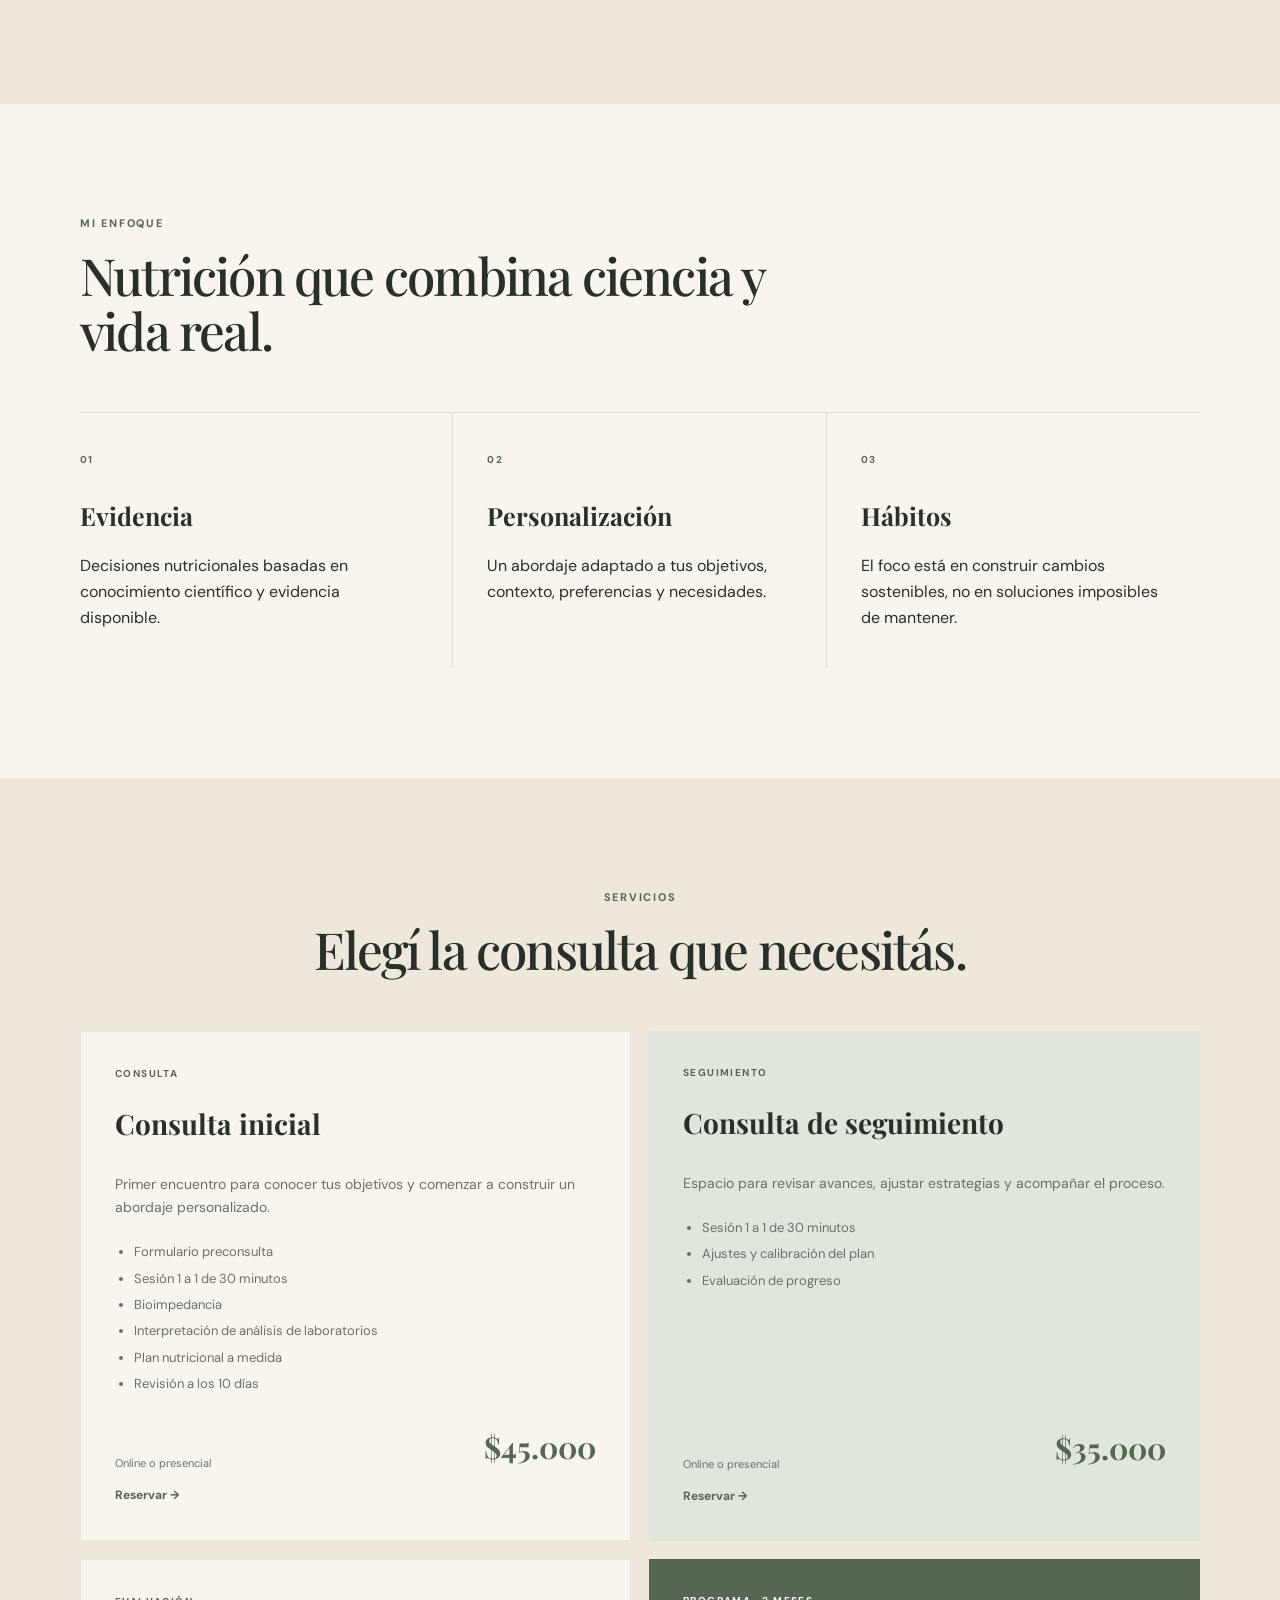
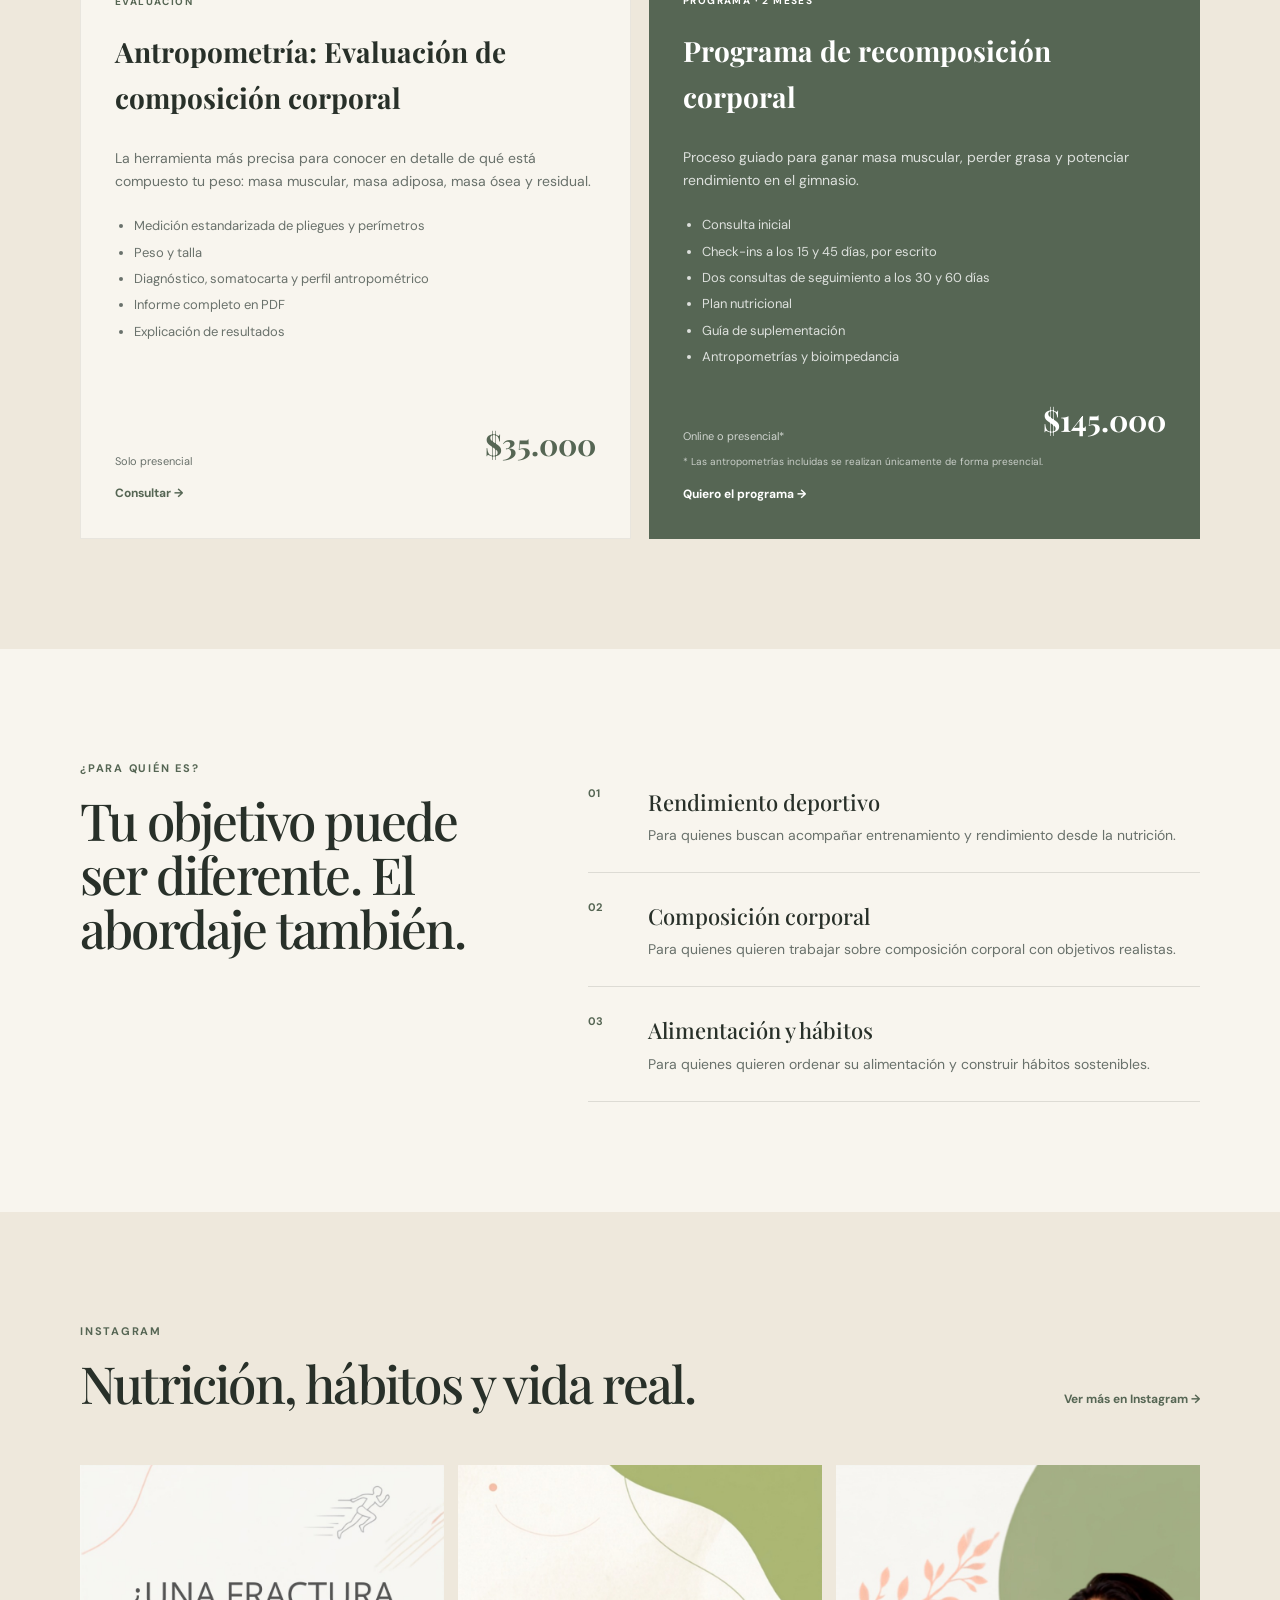
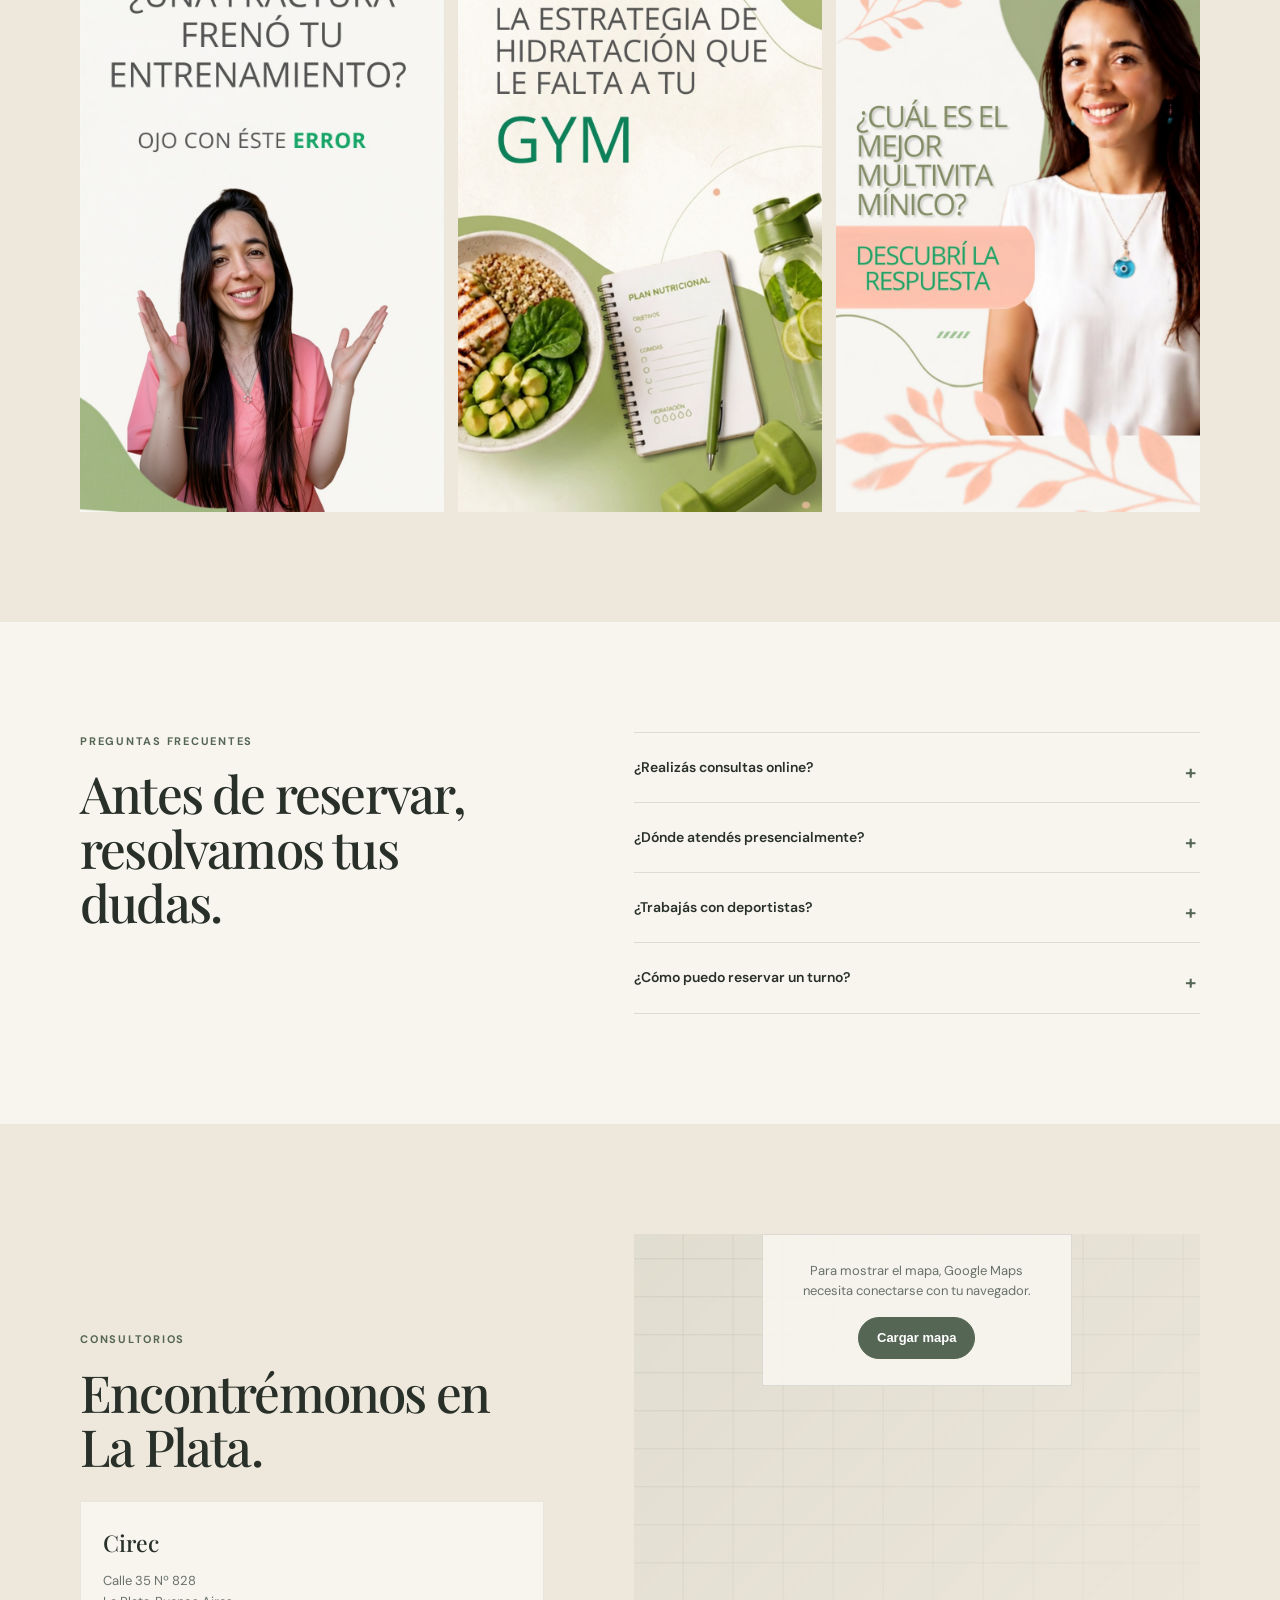
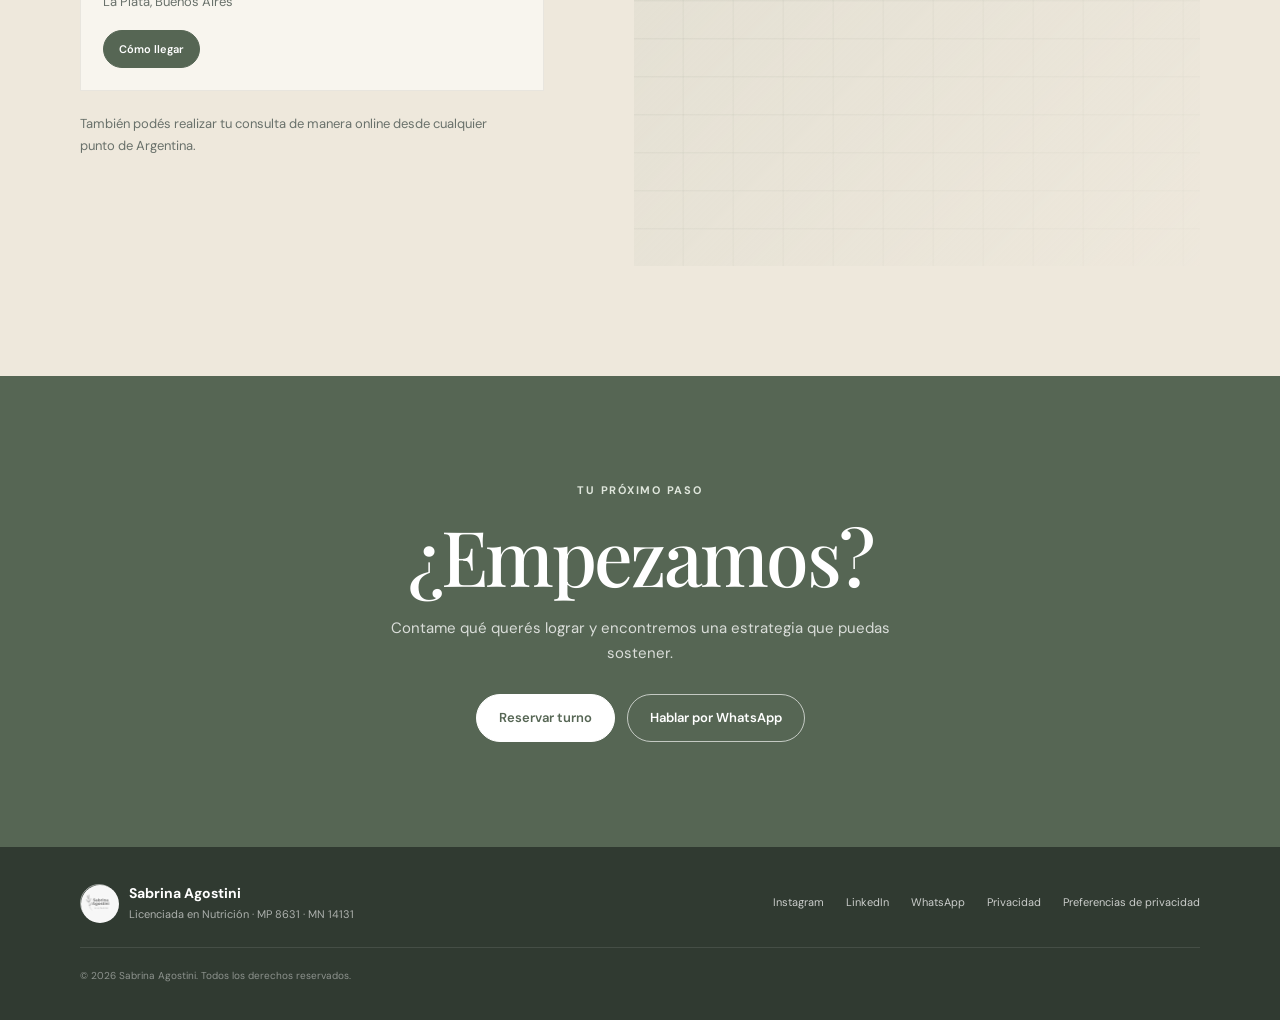
==== commit 85243996: "Track service and location interactions" ====
--- a/index.html
+++ b/index.html
@@ -234,6 +234,6 @@
     </main>
     <footer class="site-footer"><div class="container footer-grid"><a class="brand footer-brand" href="#inicio"><span class="brand-mark"><img class="brand-logo" src="assets/images/logo-gris-160.webp" alt="Sabrina Agostini" width="160" height="160"></span><span><strong>Sabrina Agostini</strong><small>Licenciada en Nutrición · MP 8631 · MN 14131</small></span></a><div class="footer-links"><a href="https://instagram.com/lic.agostini.nutricion" target="_blank" rel="noopener noreferrer">Instagram</a><a href="https://linkedin.com/in/lic-agostini-nutricion" target="_blank" rel="noopener noreferrer">LinkedIn</a><a href="https://wa.me/5492804634763?text=Hola%2C%20quer%C3%ADa%20consultar%20por%20los%20turnos%20de%20nutrici%C3%B3n.">WhatsApp</a><a href="privacidad.html">Privacidad</a><button class="footer-link-button" type="button" data-privacy-settings>Preferencias de privacidad</button></div><p>© <span id="year"></span> Sabrina Agostini. Todos los derechos reservados.</p></div></footer>
     <a class="whatsapp-float" href="https://wa.me/5492804634763?text=Hola%2C%20quer%C3%ADa%20consultar%20por%20los%20turnos%20de%20nutrici%C3%B3n." aria-label="Contactar por WhatsApp"><img src="assets/images/logo-whatsapp-96.webp" alt="" width="96" height="96" aria-hidden="true"></a>
-    <script src="js/main.js?v=0.3.1"></script>
+    <script src="js/main.js?v=0.3.2"></script>
   </body>
 </html>
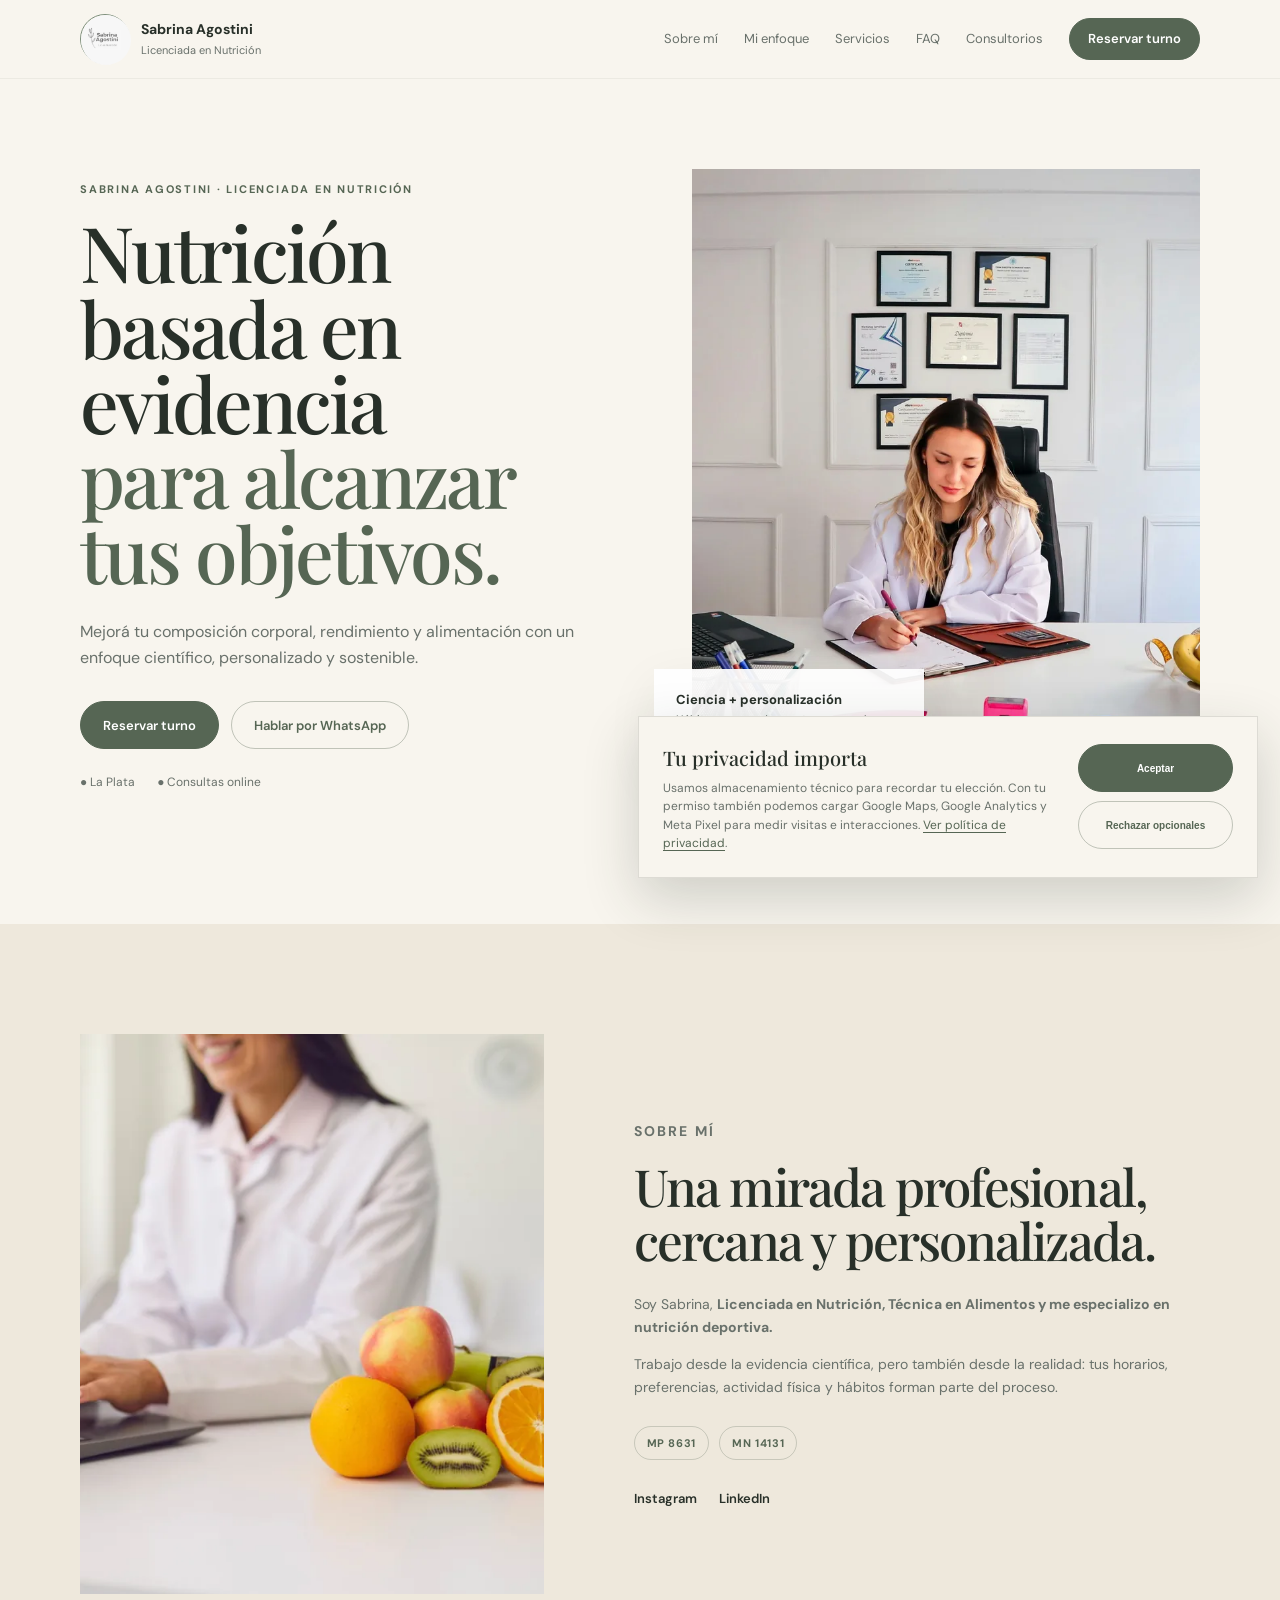
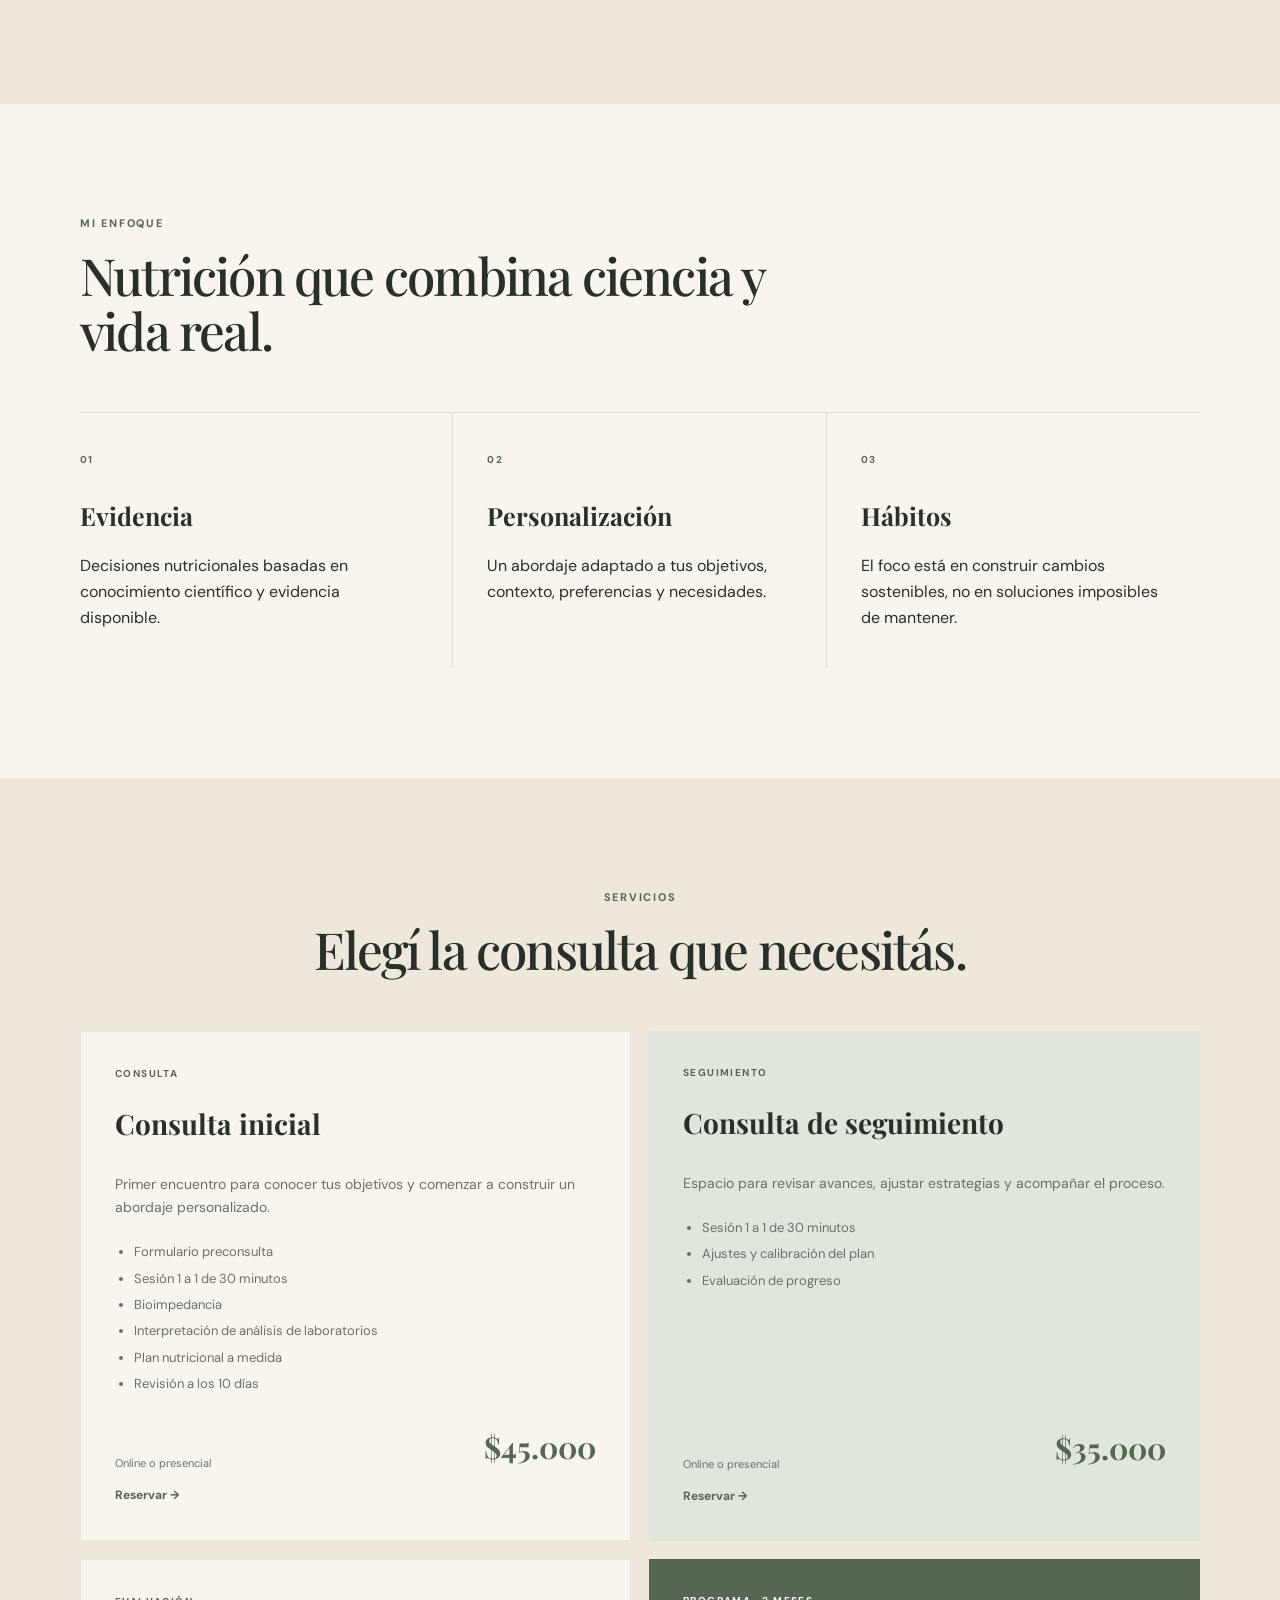
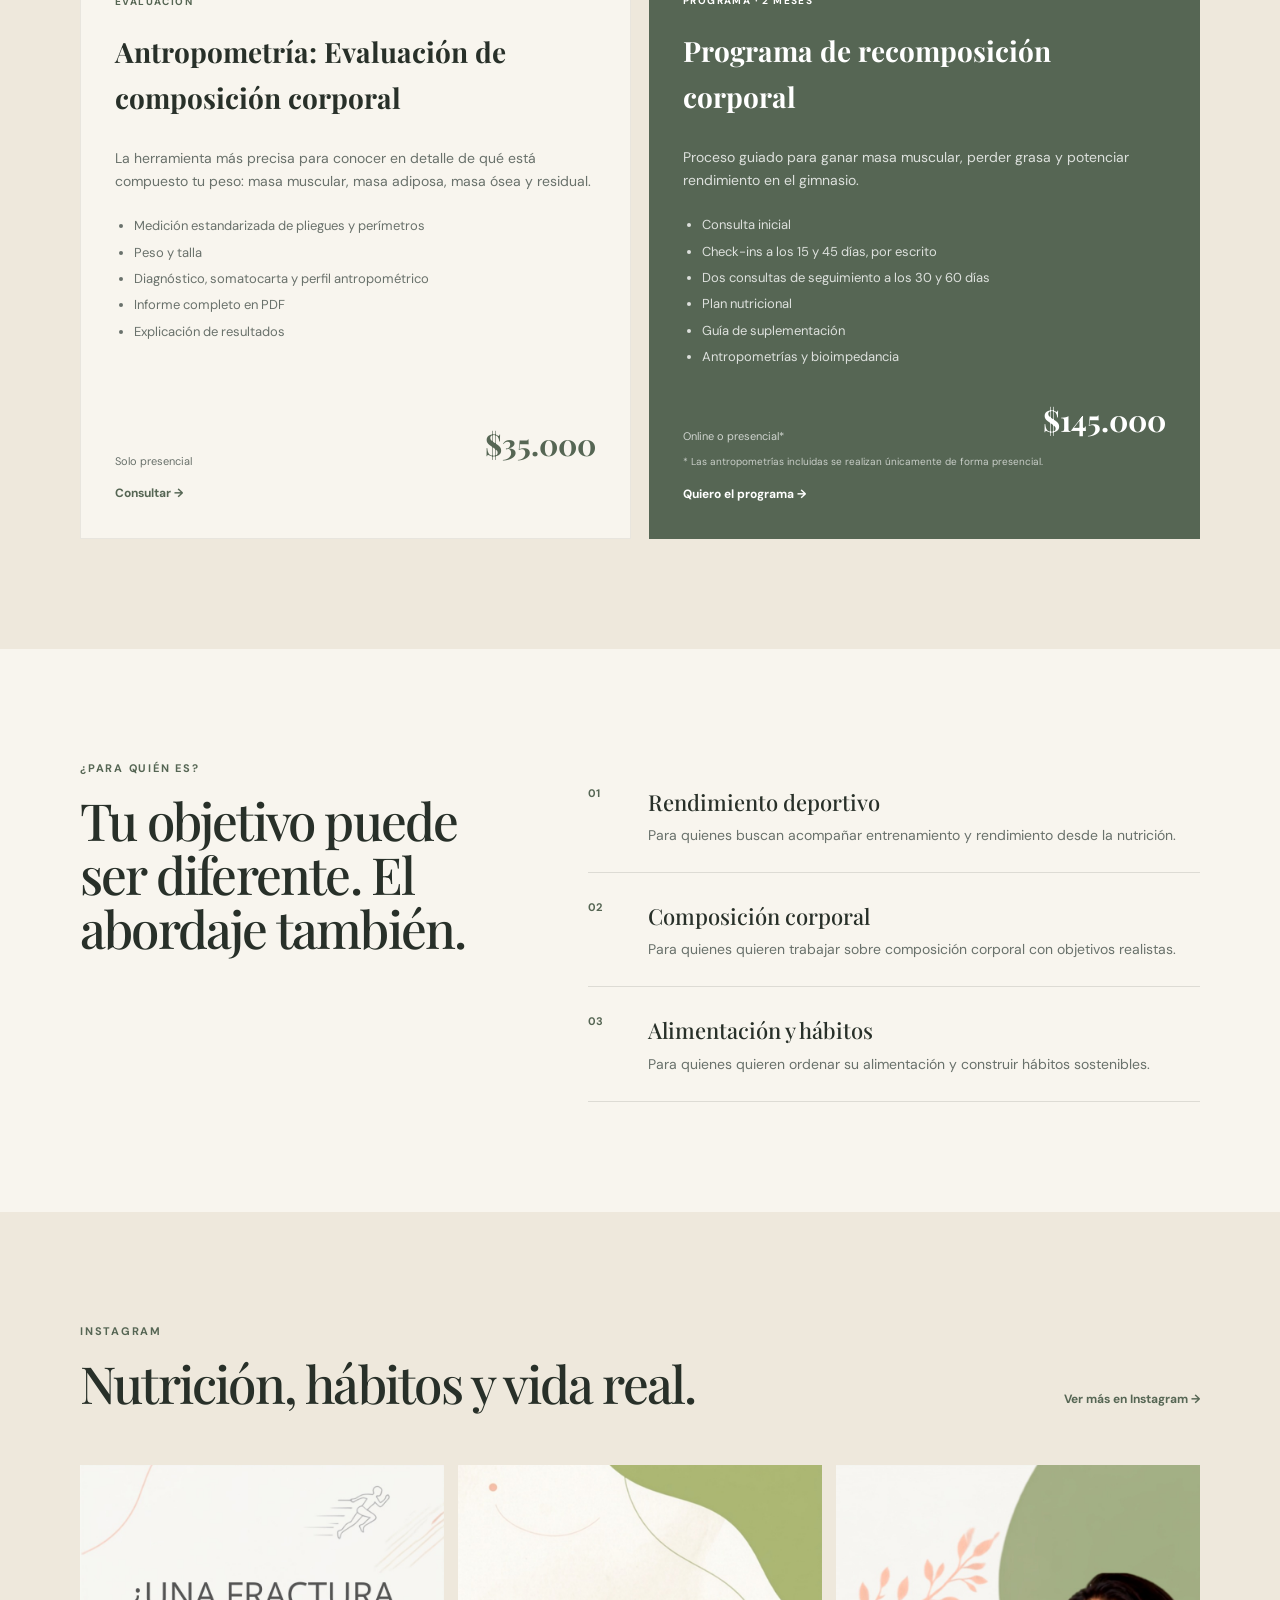
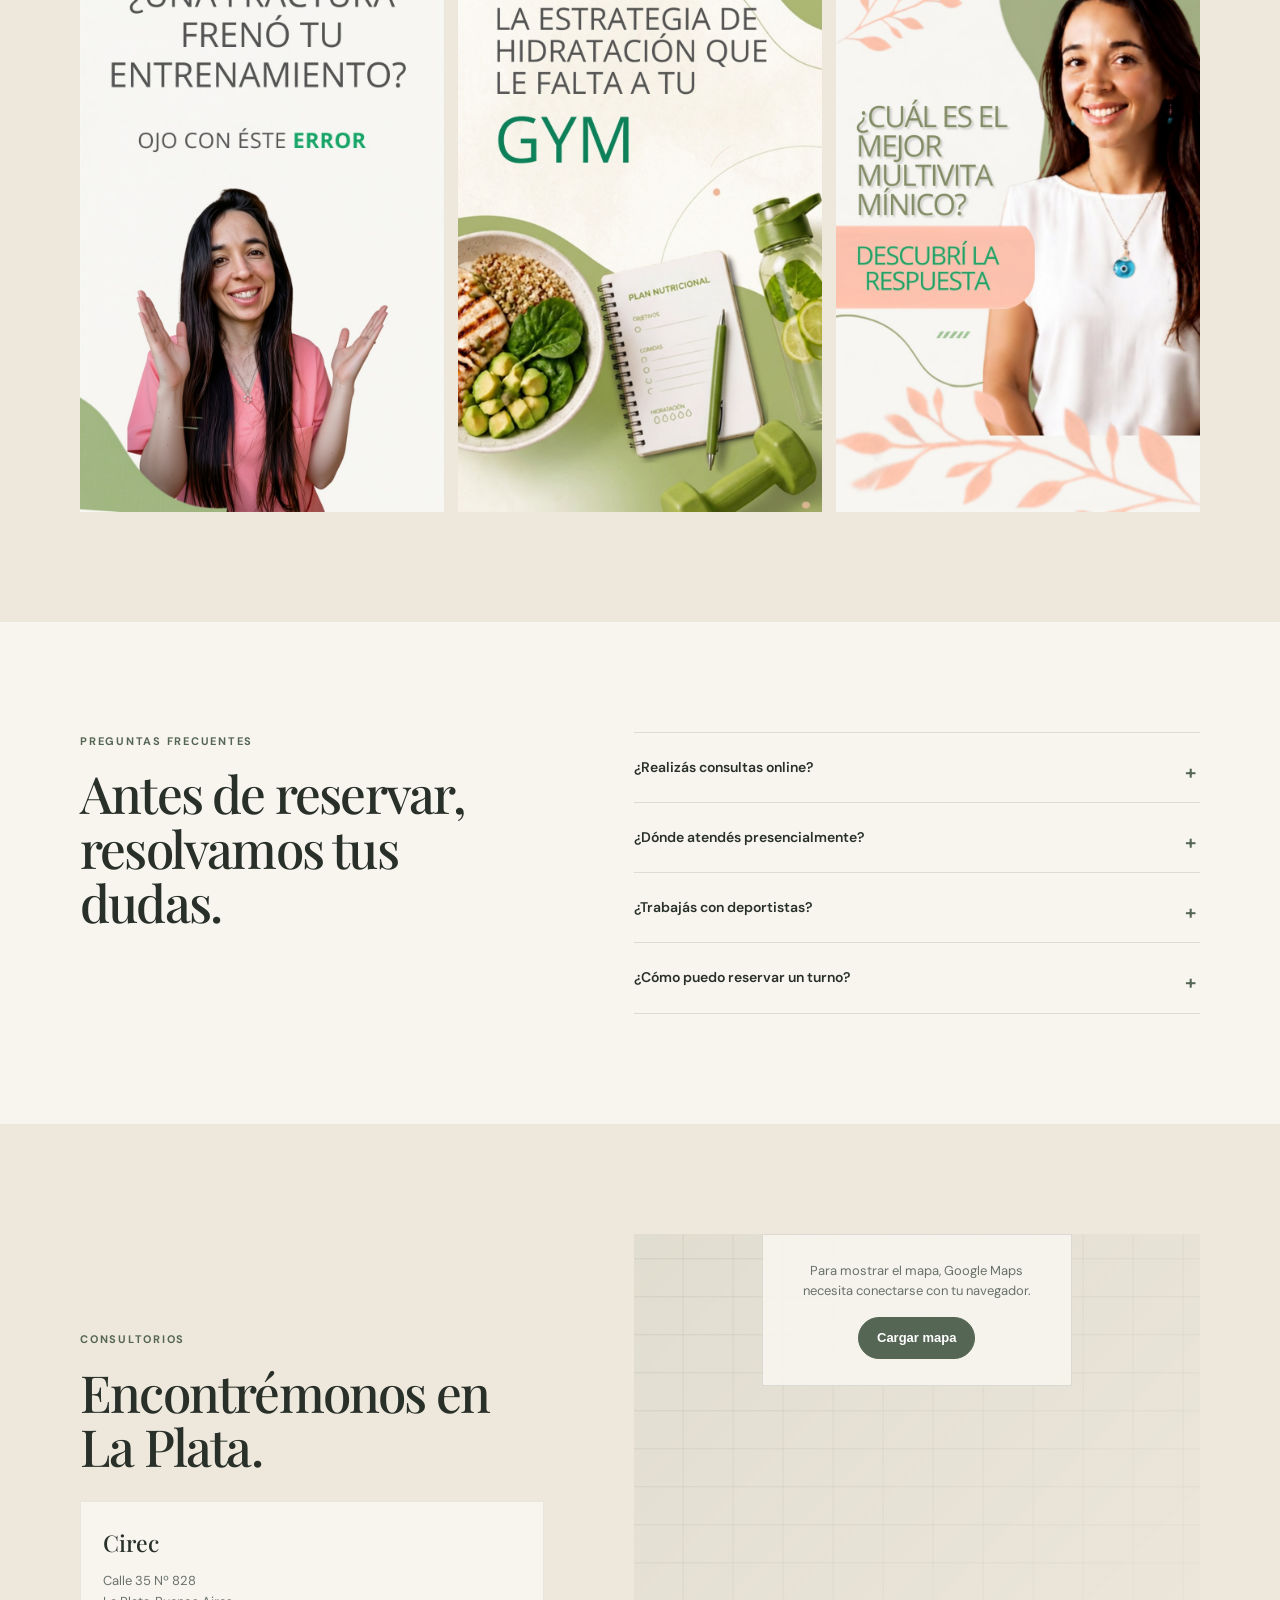
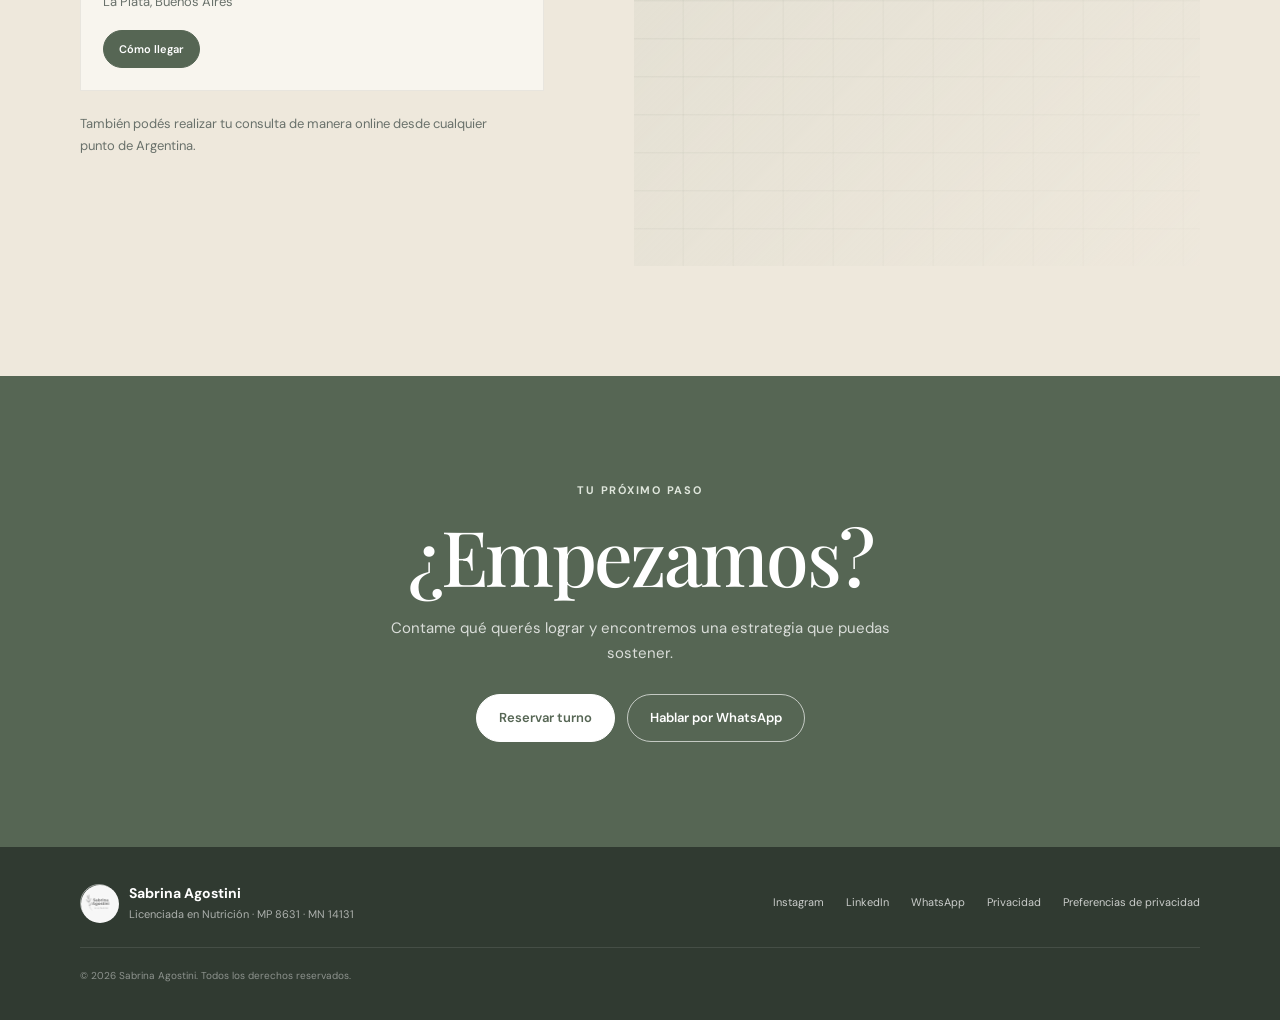
==== commit 34beb561: "Add consent-aware Google Analytics tracking" ====
--- a/index.html
+++ b/index.html
@@ -7,6 +7,7 @@
     <title>Sabrina Agostini | Nutricionista en La Plata y Online</title>
     <meta name="description" content="Sabrina Agostini, Licenciada en Nutrición especializada en nutrición deportiva. Consultas en La Plata y online, antropometría y planes personalizados.">
     <meta name="author" content="Sabrina Agostini">
+    <meta name="facebook-domain-verification" content="aghnzjzzol9zz7aew4j1133mes0by6">
     <meta name="robots" content="index,follow,max-image-preview:large">
     <meta name="theme-color" content="#7d8f7b">
 
@@ -234,6 +235,6 @@
     </main>
     <footer class="site-footer"><div class="container footer-grid"><a class="brand footer-brand" href="#inicio"><span class="brand-mark"><img class="brand-logo" src="assets/images/logo-gris-160.webp" alt="Sabrina Agostini" width="160" height="160"></span><span><strong>Sabrina Agostini</strong><small>Licenciada en Nutrición · MP 8631 · MN 14131</small></span></a><div class="footer-links"><a href="https://instagram.com/lic.agostini.nutricion" target="_blank" rel="noopener noreferrer">Instagram</a><a href="https://linkedin.com/in/lic-agostini-nutricion" target="_blank" rel="noopener noreferrer">LinkedIn</a><a href="https://wa.me/5492804634763?text=Hola%2C%20quer%C3%ADa%20consultar%20por%20los%20turnos%20de%20nutrici%C3%B3n.">WhatsApp</a><a href="privacidad.html">Privacidad</a><button class="footer-link-button" type="button" data-privacy-settings>Preferencias de privacidad</button></div><p>© <span id="year"></span> Sabrina Agostini. Todos los derechos reservados.</p></div></footer>
     <a class="whatsapp-float" href="https://wa.me/5492804634763?text=Hola%2C%20quer%C3%ADa%20consultar%20por%20los%20turnos%20de%20nutrici%C3%B3n." aria-label="Contactar por WhatsApp"><img src="assets/images/logo-whatsapp-96.webp" alt="" width="96" height="96" aria-hidden="true"></a>
-    <script src="js/main.js?v=0.3.2"></script>
+    <script src="js/main.js?v=0.3.3"></script>
   </body>
 </html>
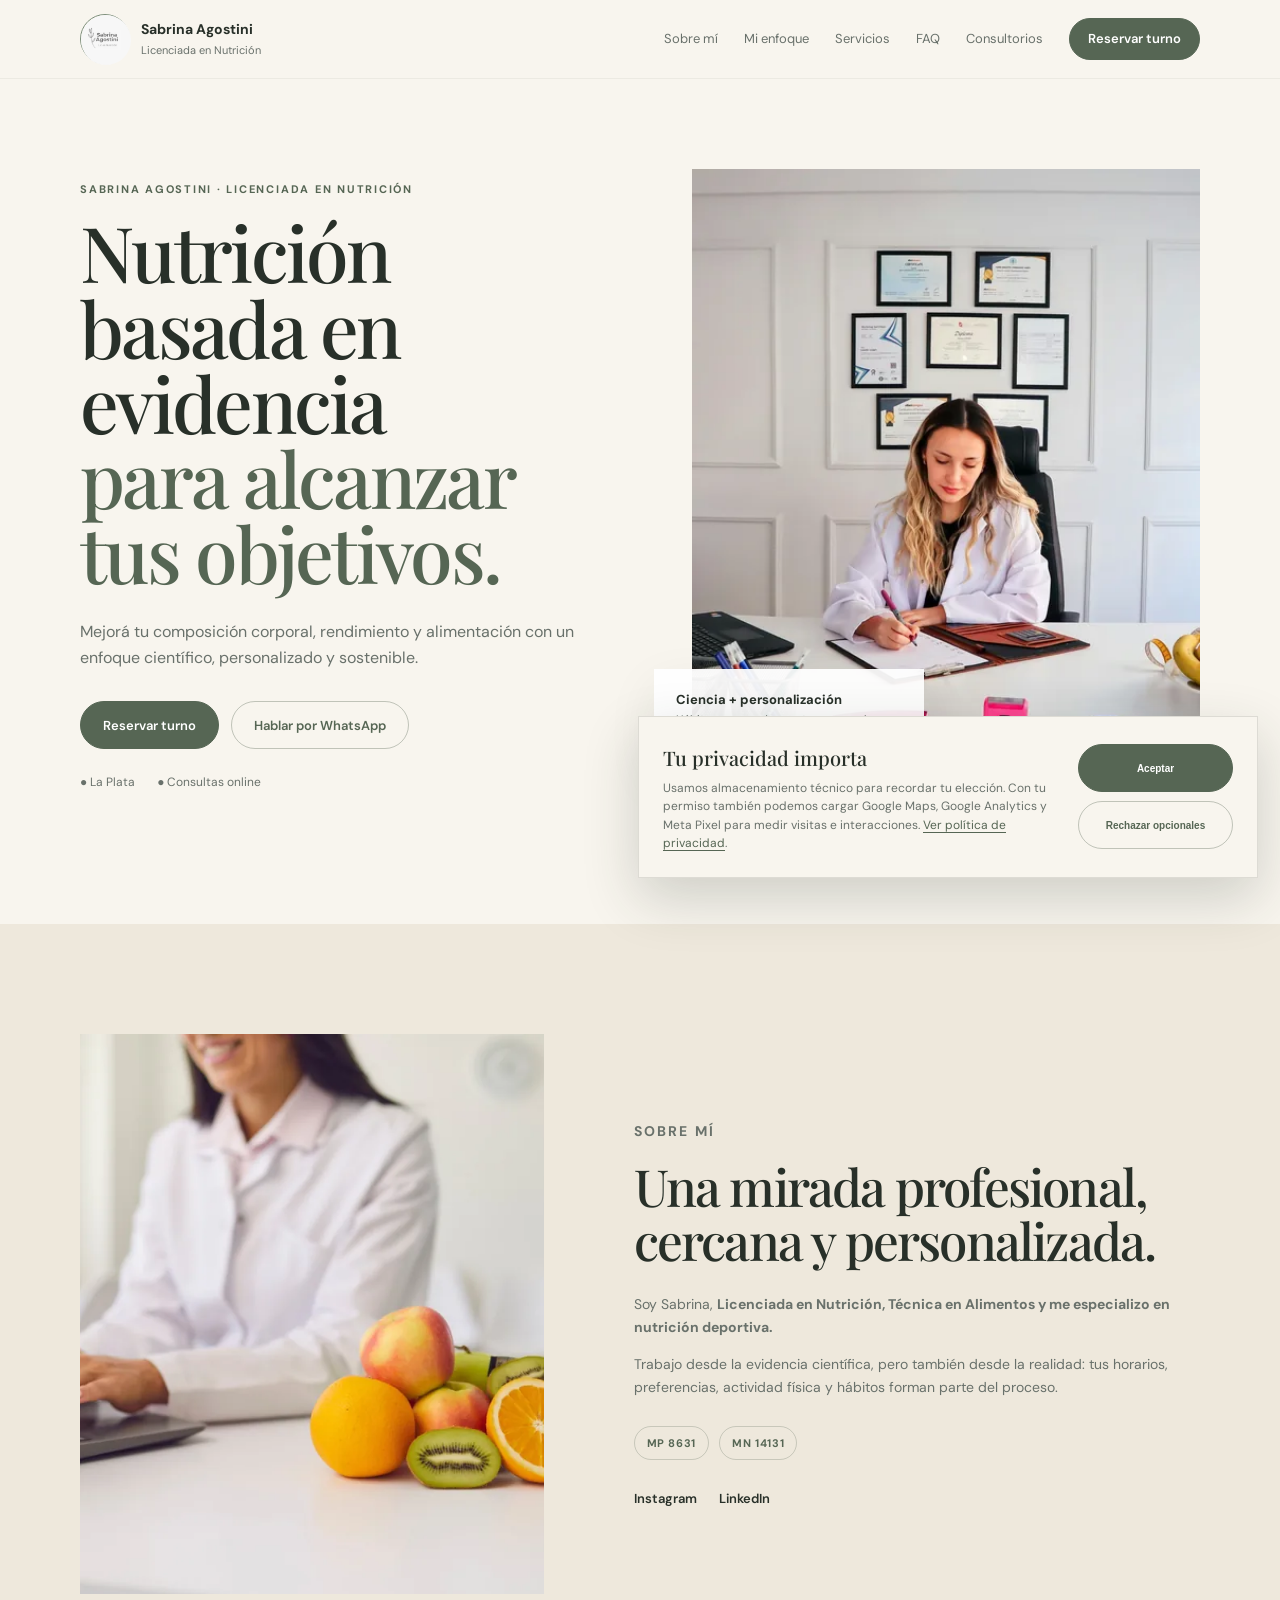
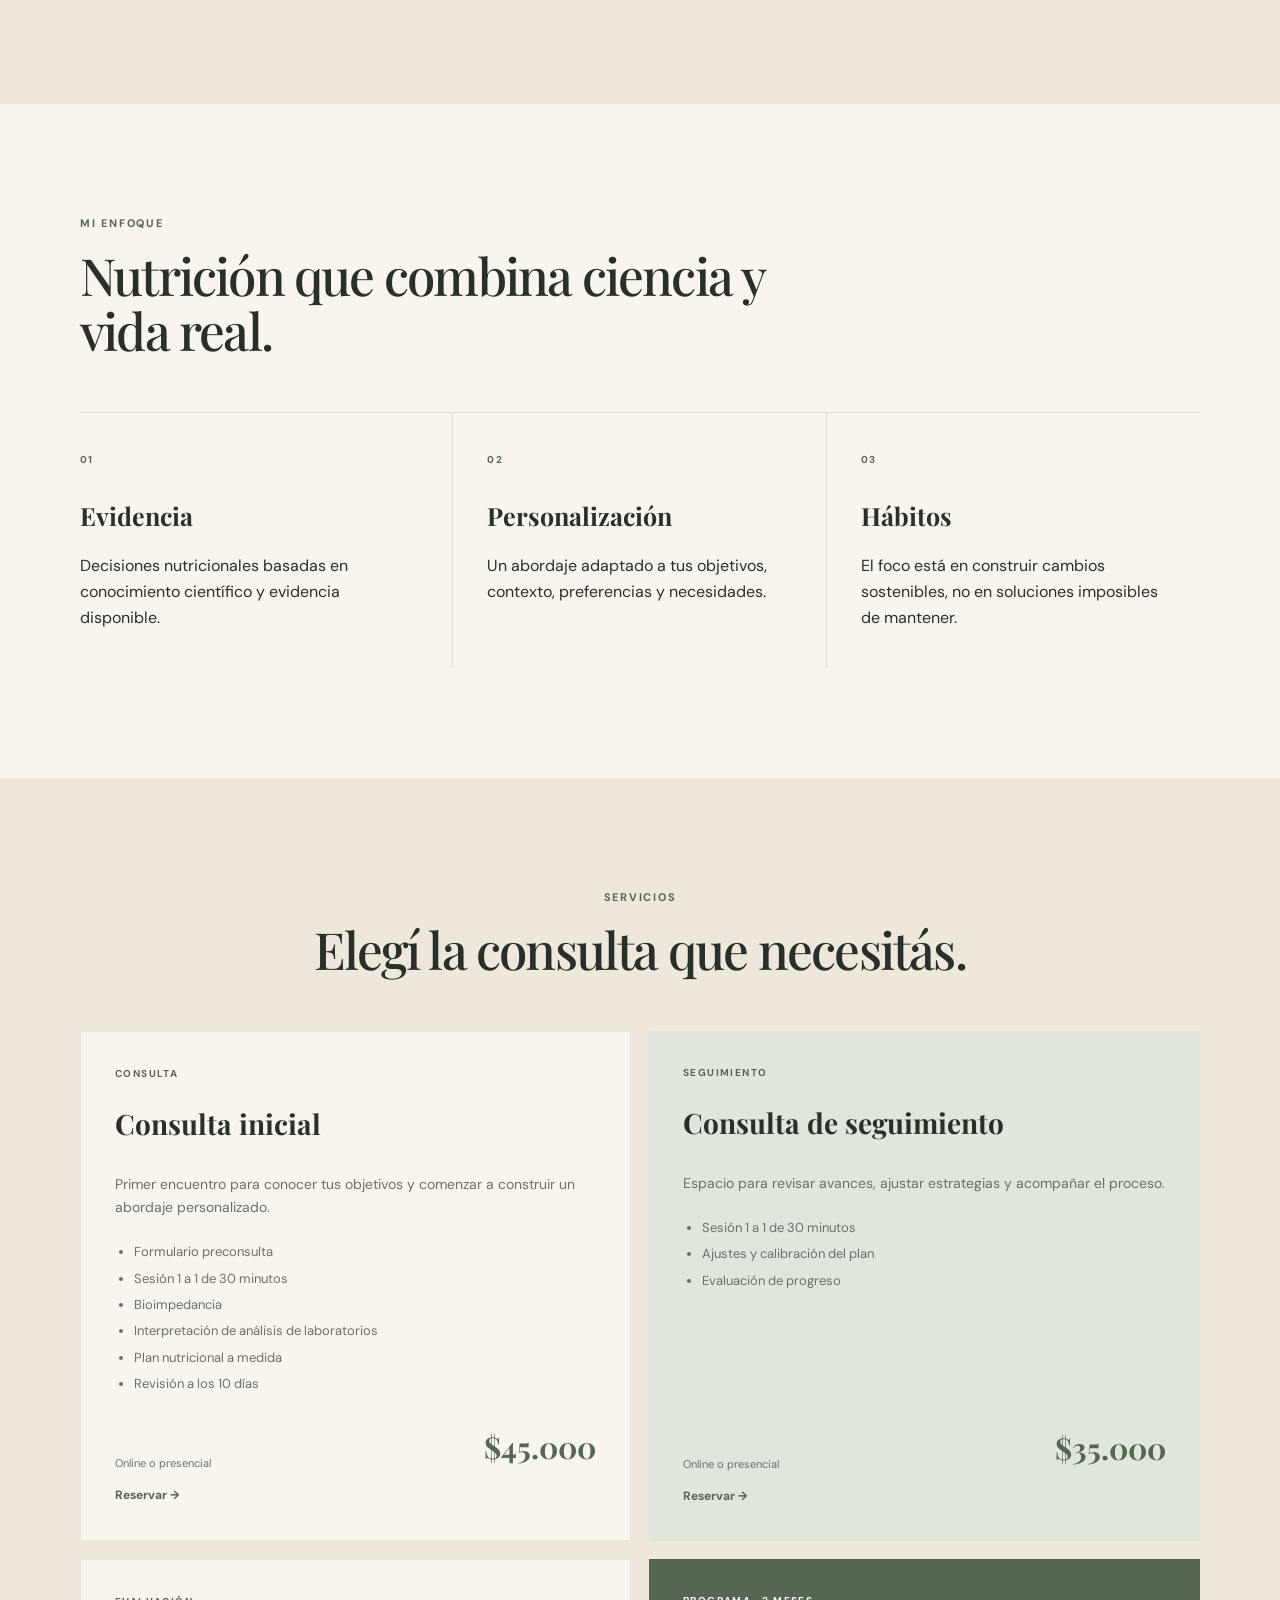
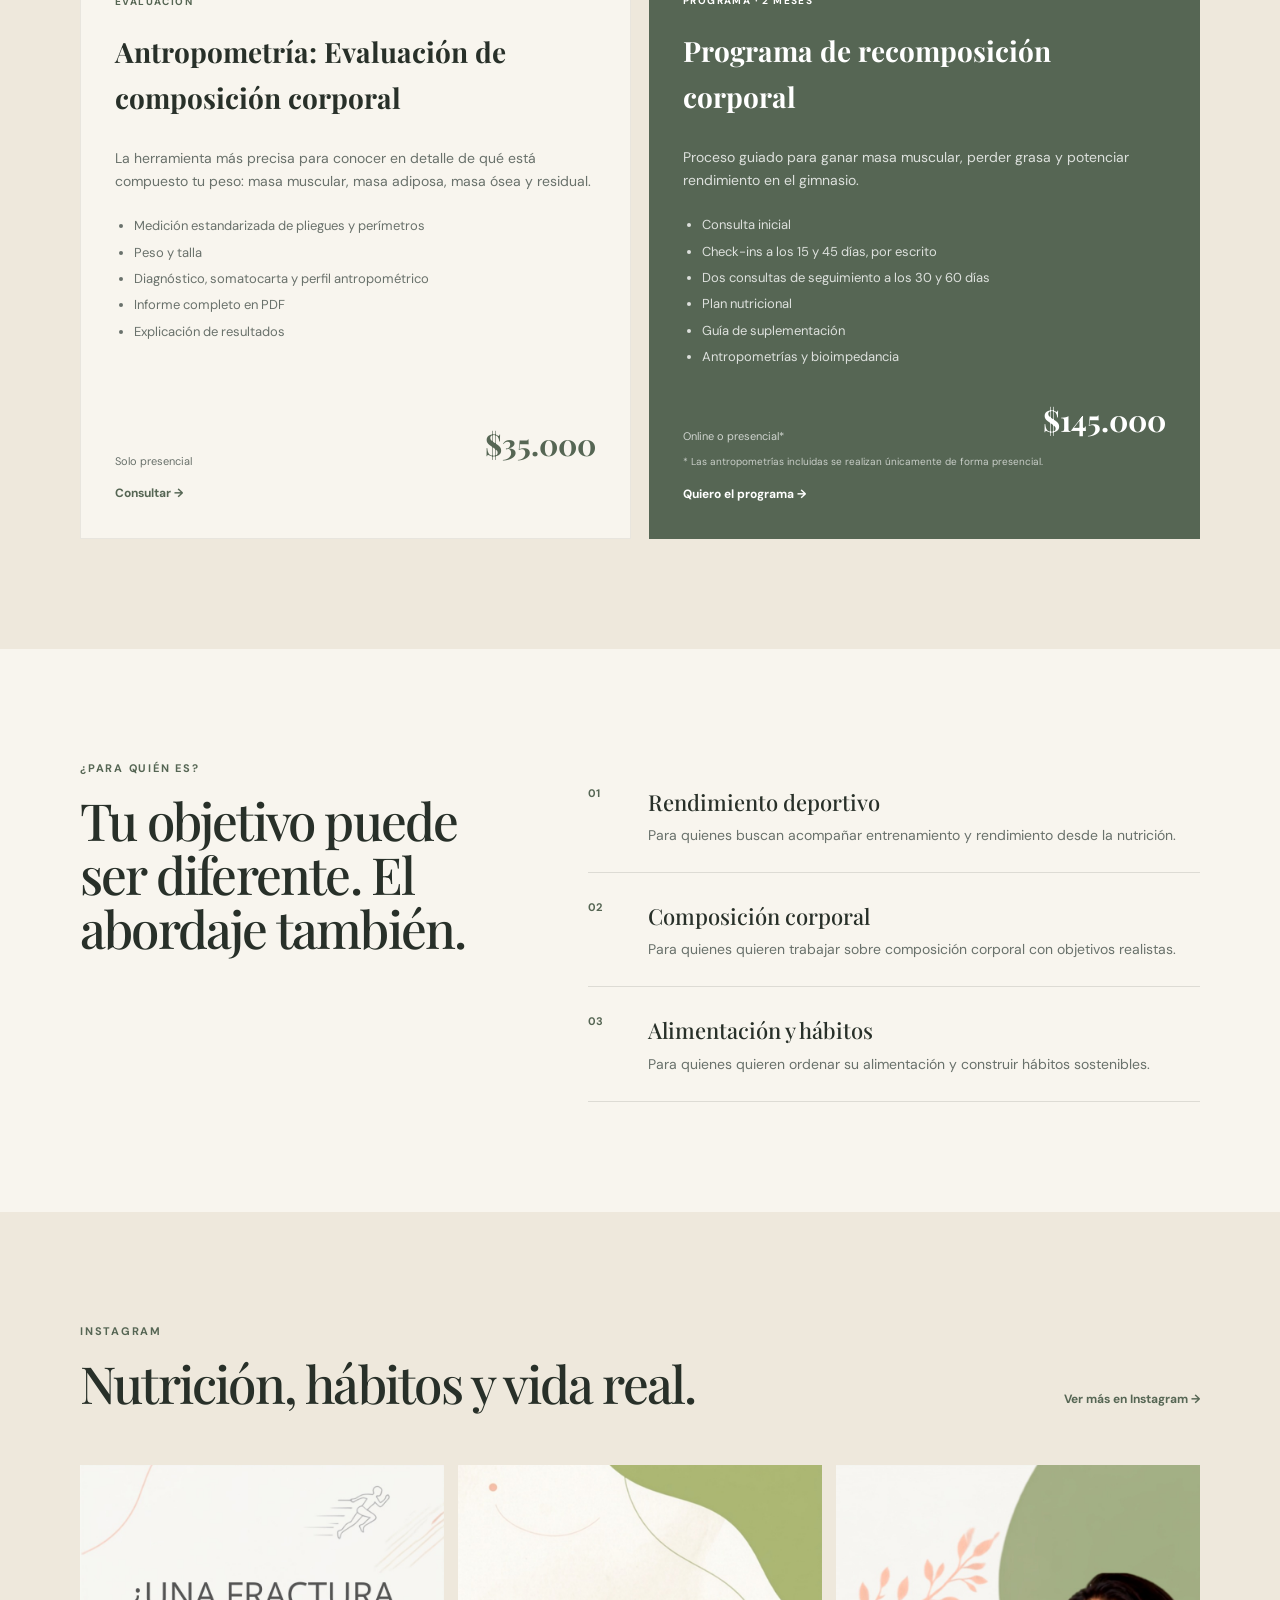
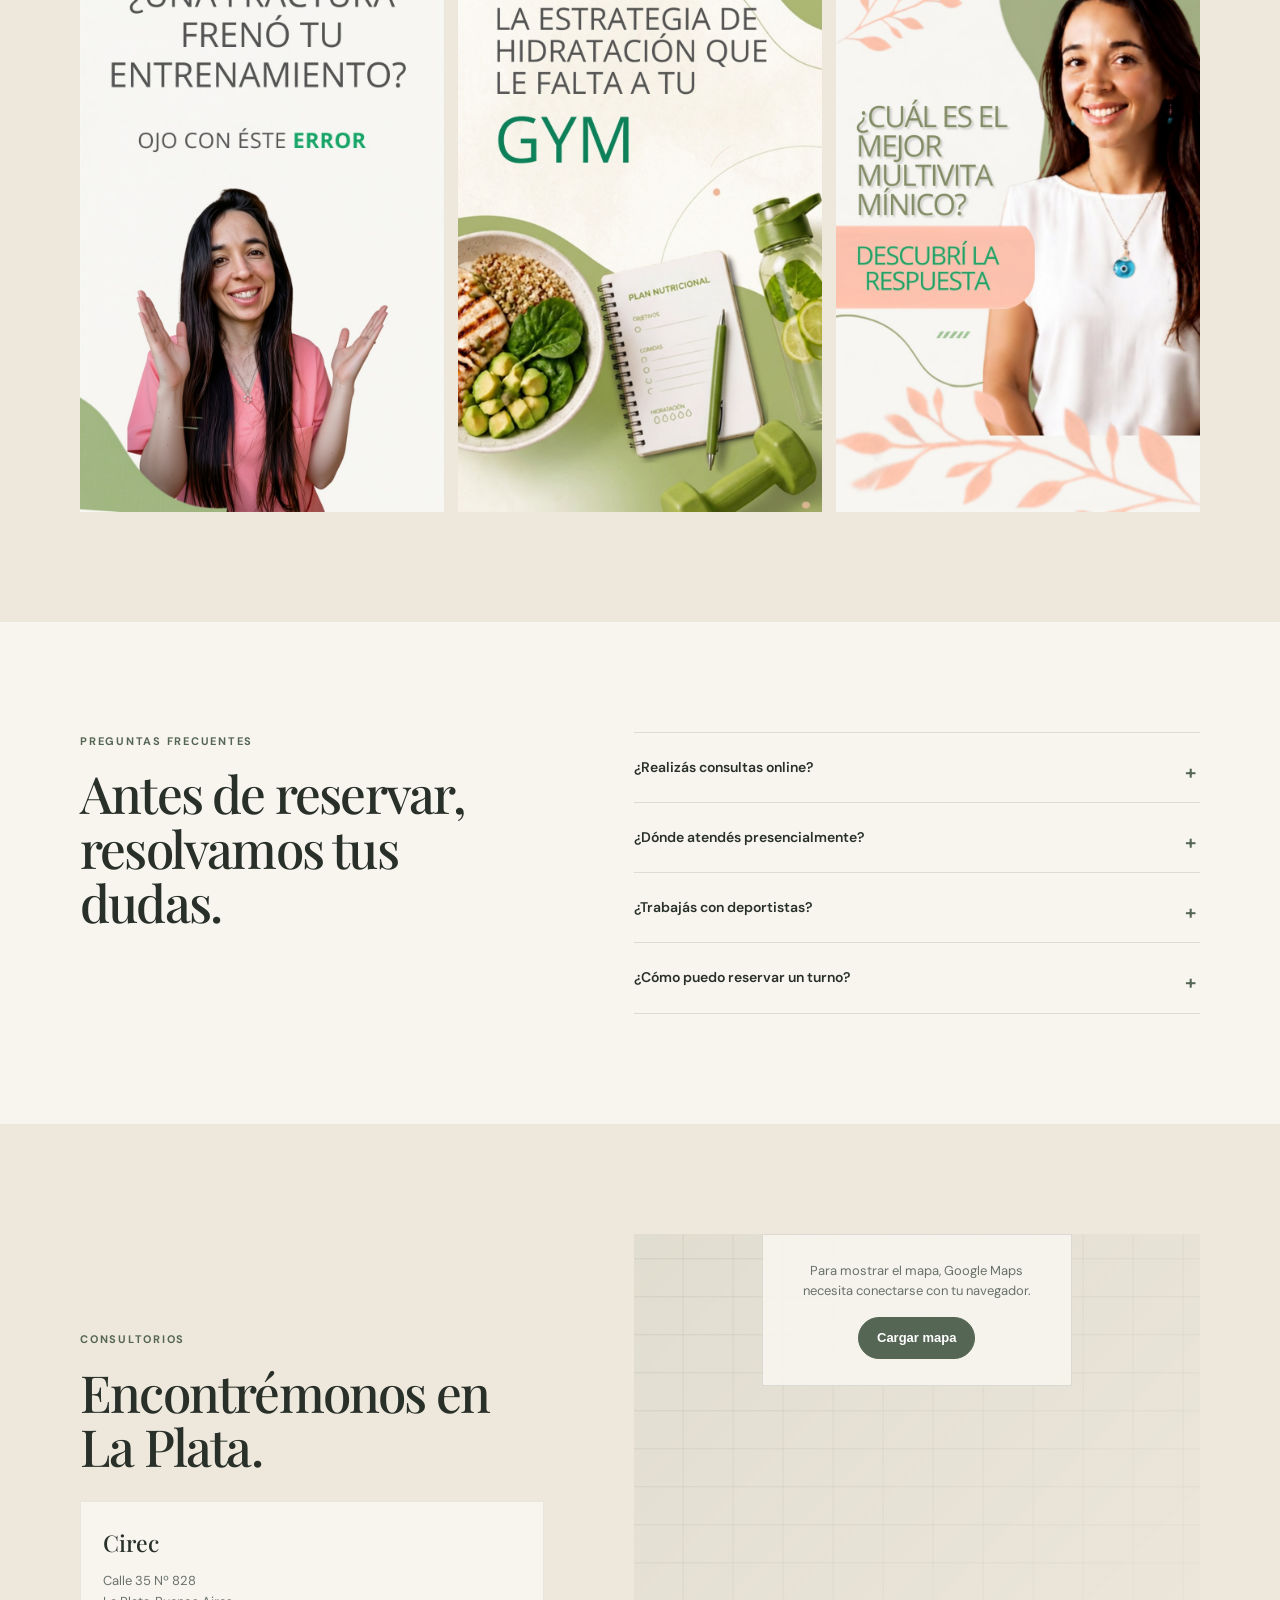
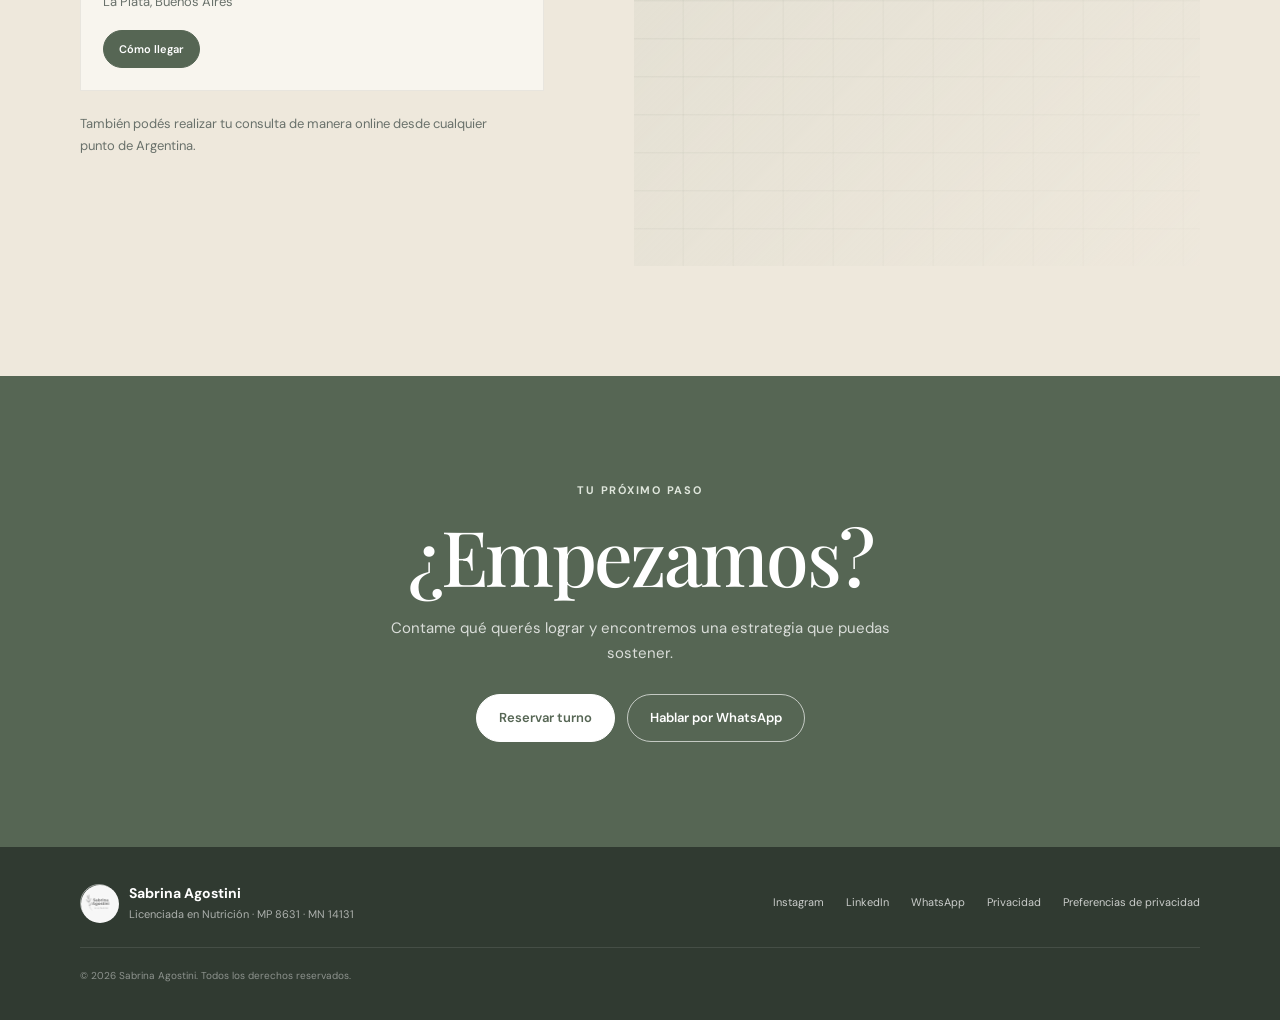
==== commit b77c6094: "Ensure conversion events send before CTA navigation" ====
--- a/index.html
+++ b/index.html
@@ -235,6 +235,6 @@
     </main>
     <footer class="site-footer"><div class="container footer-grid"><a class="brand footer-brand" href="#inicio"><span class="brand-mark"><img class="brand-logo" src="assets/images/logo-gris-160.webp" alt="Sabrina Agostini" width="160" height="160"></span><span><strong>Sabrina Agostini</strong><small>Licenciada en Nutrición · MP 8631 · MN 14131</small></span></a><div class="footer-links"><a href="https://instagram.com/lic.agostini.nutricion" target="_blank" rel="noopener noreferrer">Instagram</a><a href="https://linkedin.com/in/lic-agostini-nutricion" target="_blank" rel="noopener noreferrer">LinkedIn</a><a href="https://wa.me/5492804634763?text=Hola%2C%20quer%C3%ADa%20consultar%20por%20los%20turnos%20de%20nutrici%C3%B3n.">WhatsApp</a><a href="privacidad.html">Privacidad</a><button class="footer-link-button" type="button" data-privacy-settings>Preferencias de privacidad</button></div><p>© <span id="year"></span> Sabrina Agostini. Todos los derechos reservados.</p></div></footer>
     <a class="whatsapp-float" href="https://wa.me/5492804634763?text=Hola%2C%20quer%C3%ADa%20consultar%20por%20los%20turnos%20de%20nutrici%C3%B3n." aria-label="Contactar por WhatsApp"><img src="assets/images/logo-whatsapp-96.webp" alt="" width="96" height="96" aria-hidden="true"></a>
-    <script src="js/main.js?v=0.3.3"></script>
+    <script src="js/main.js?v=0.3.4"></script>
   </body>
 </html>
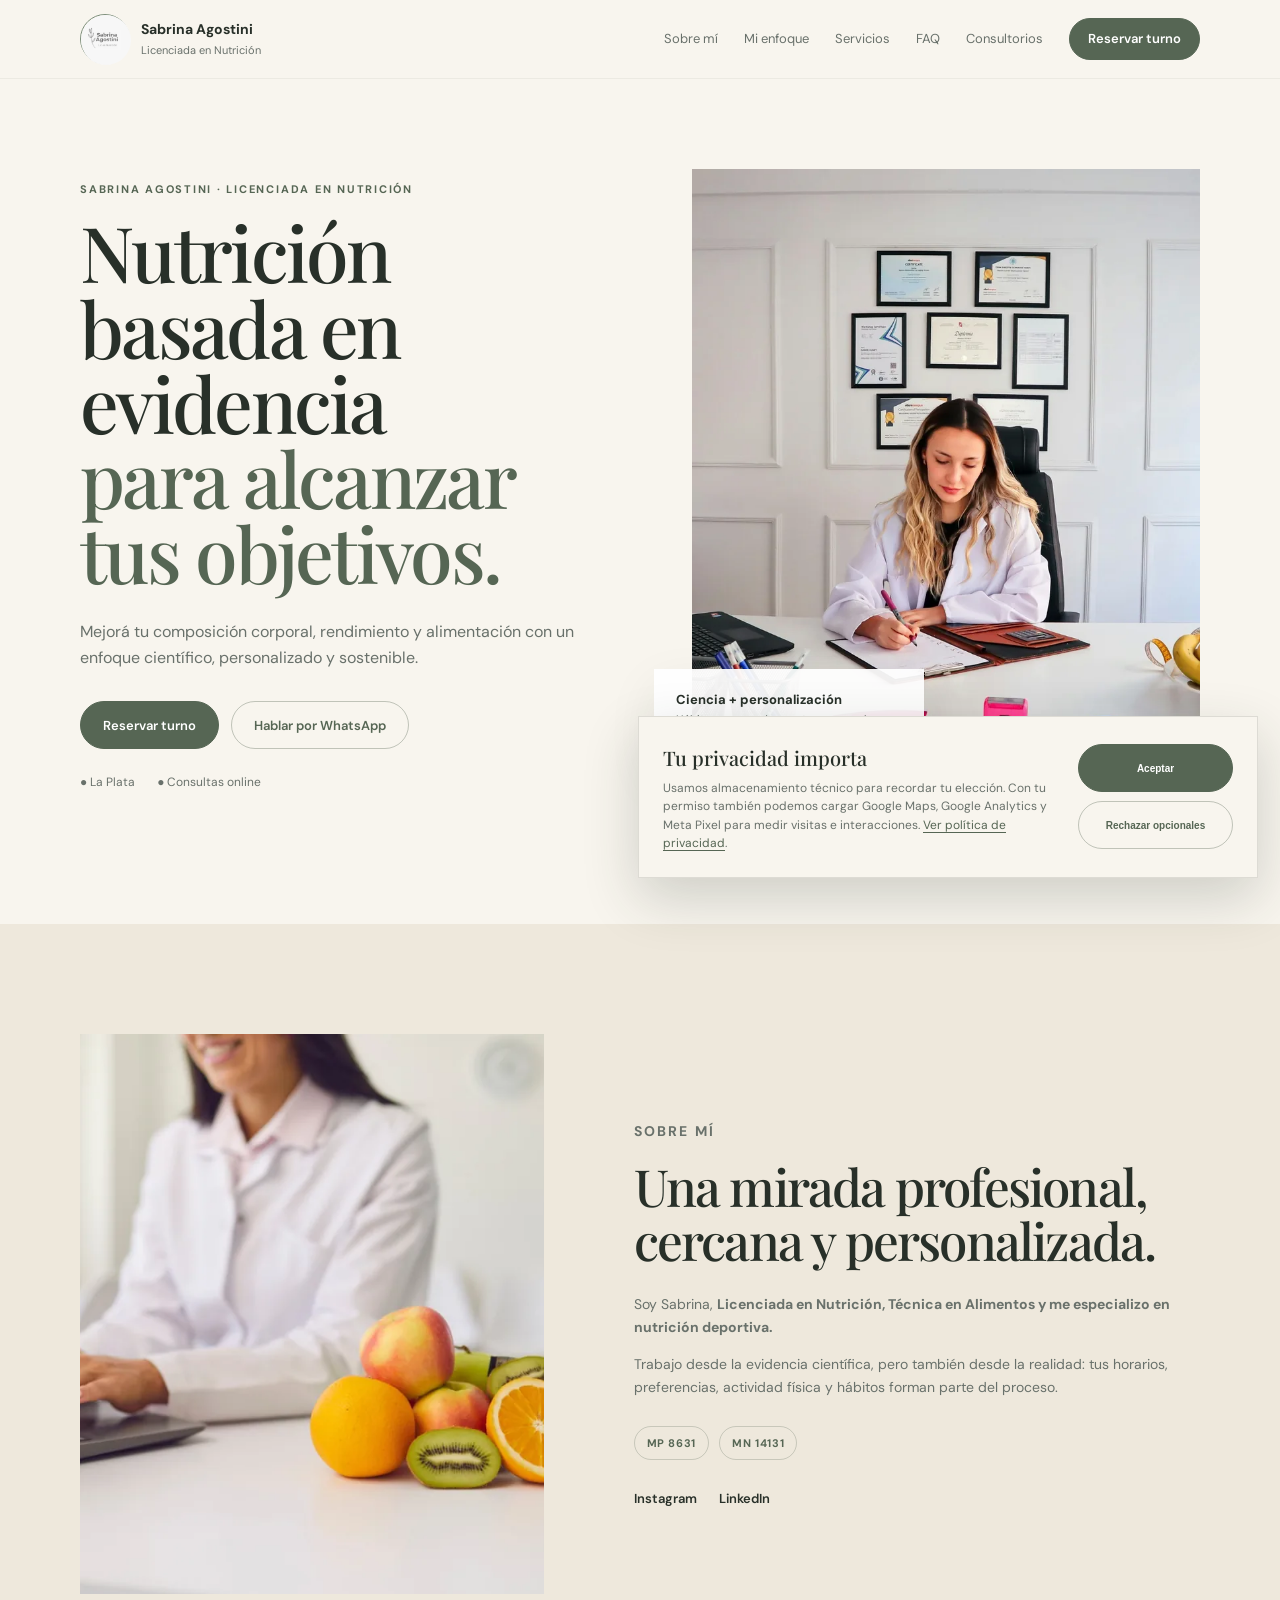
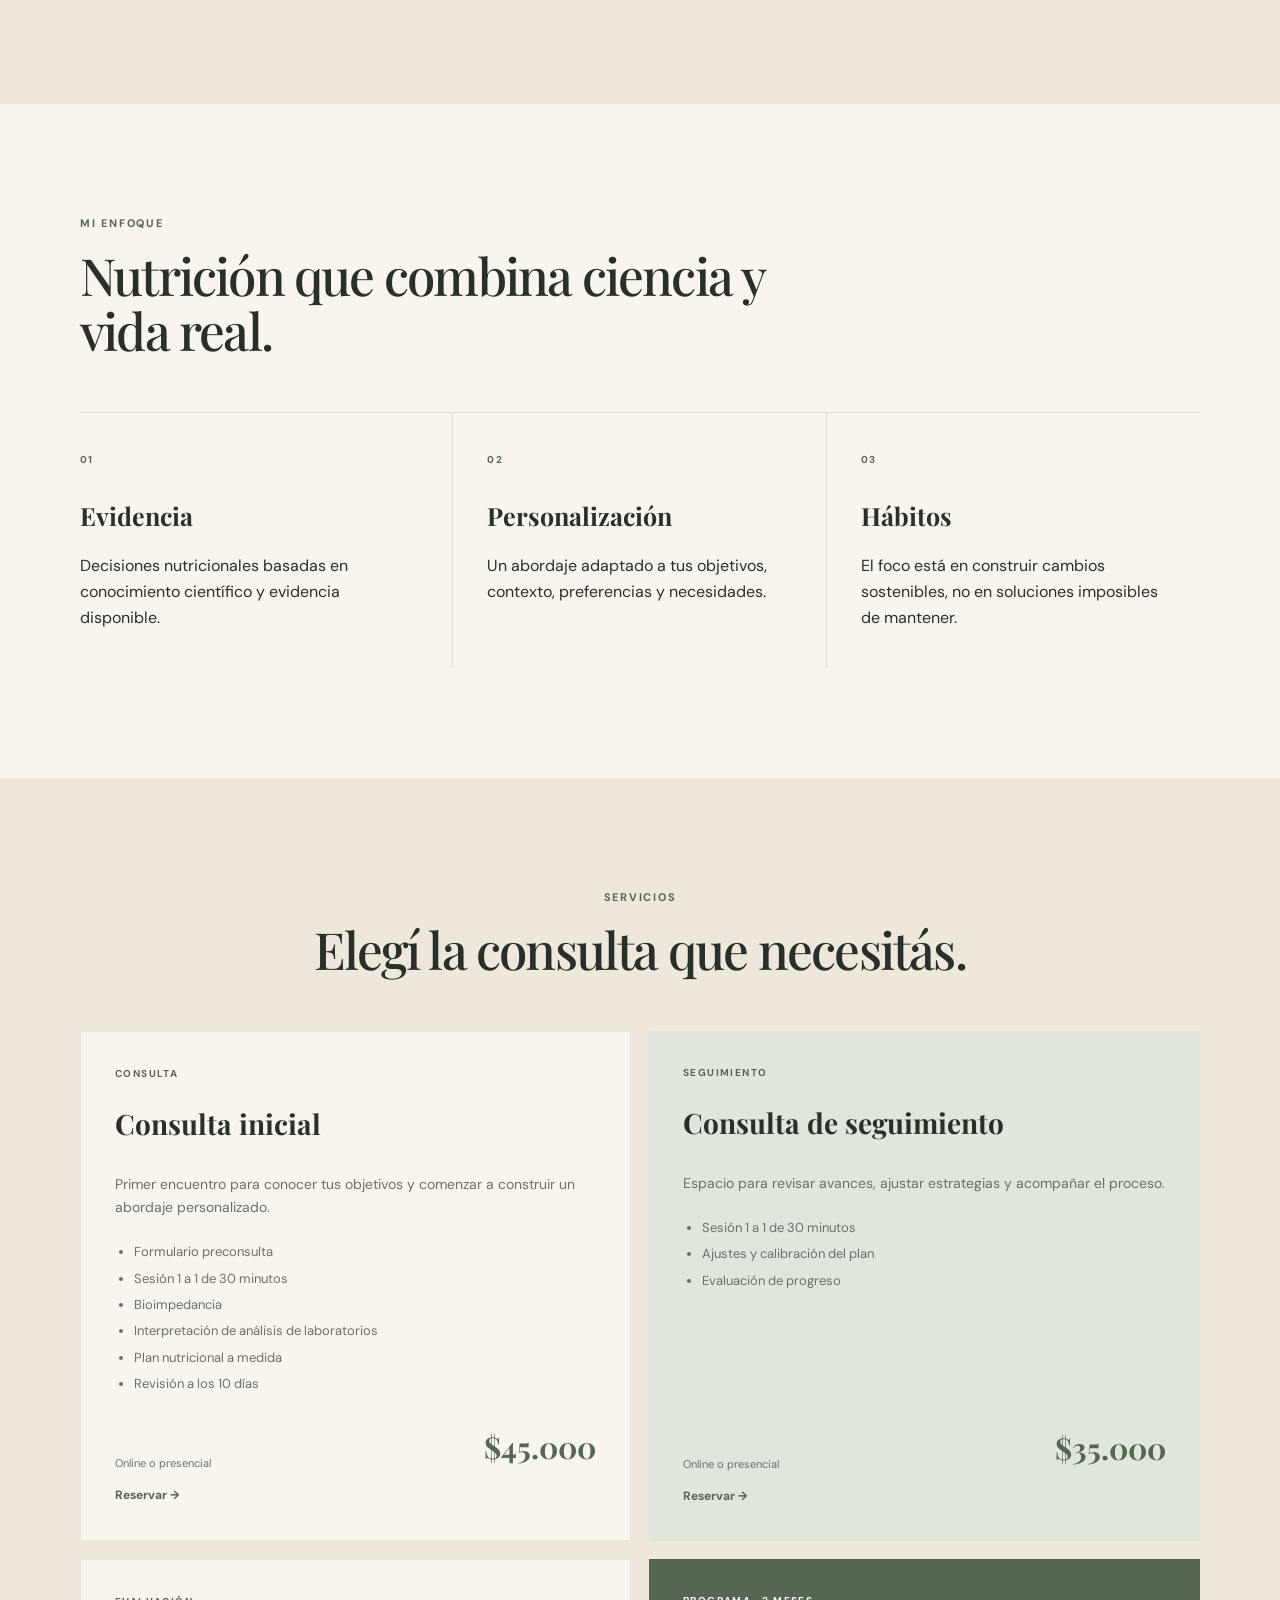
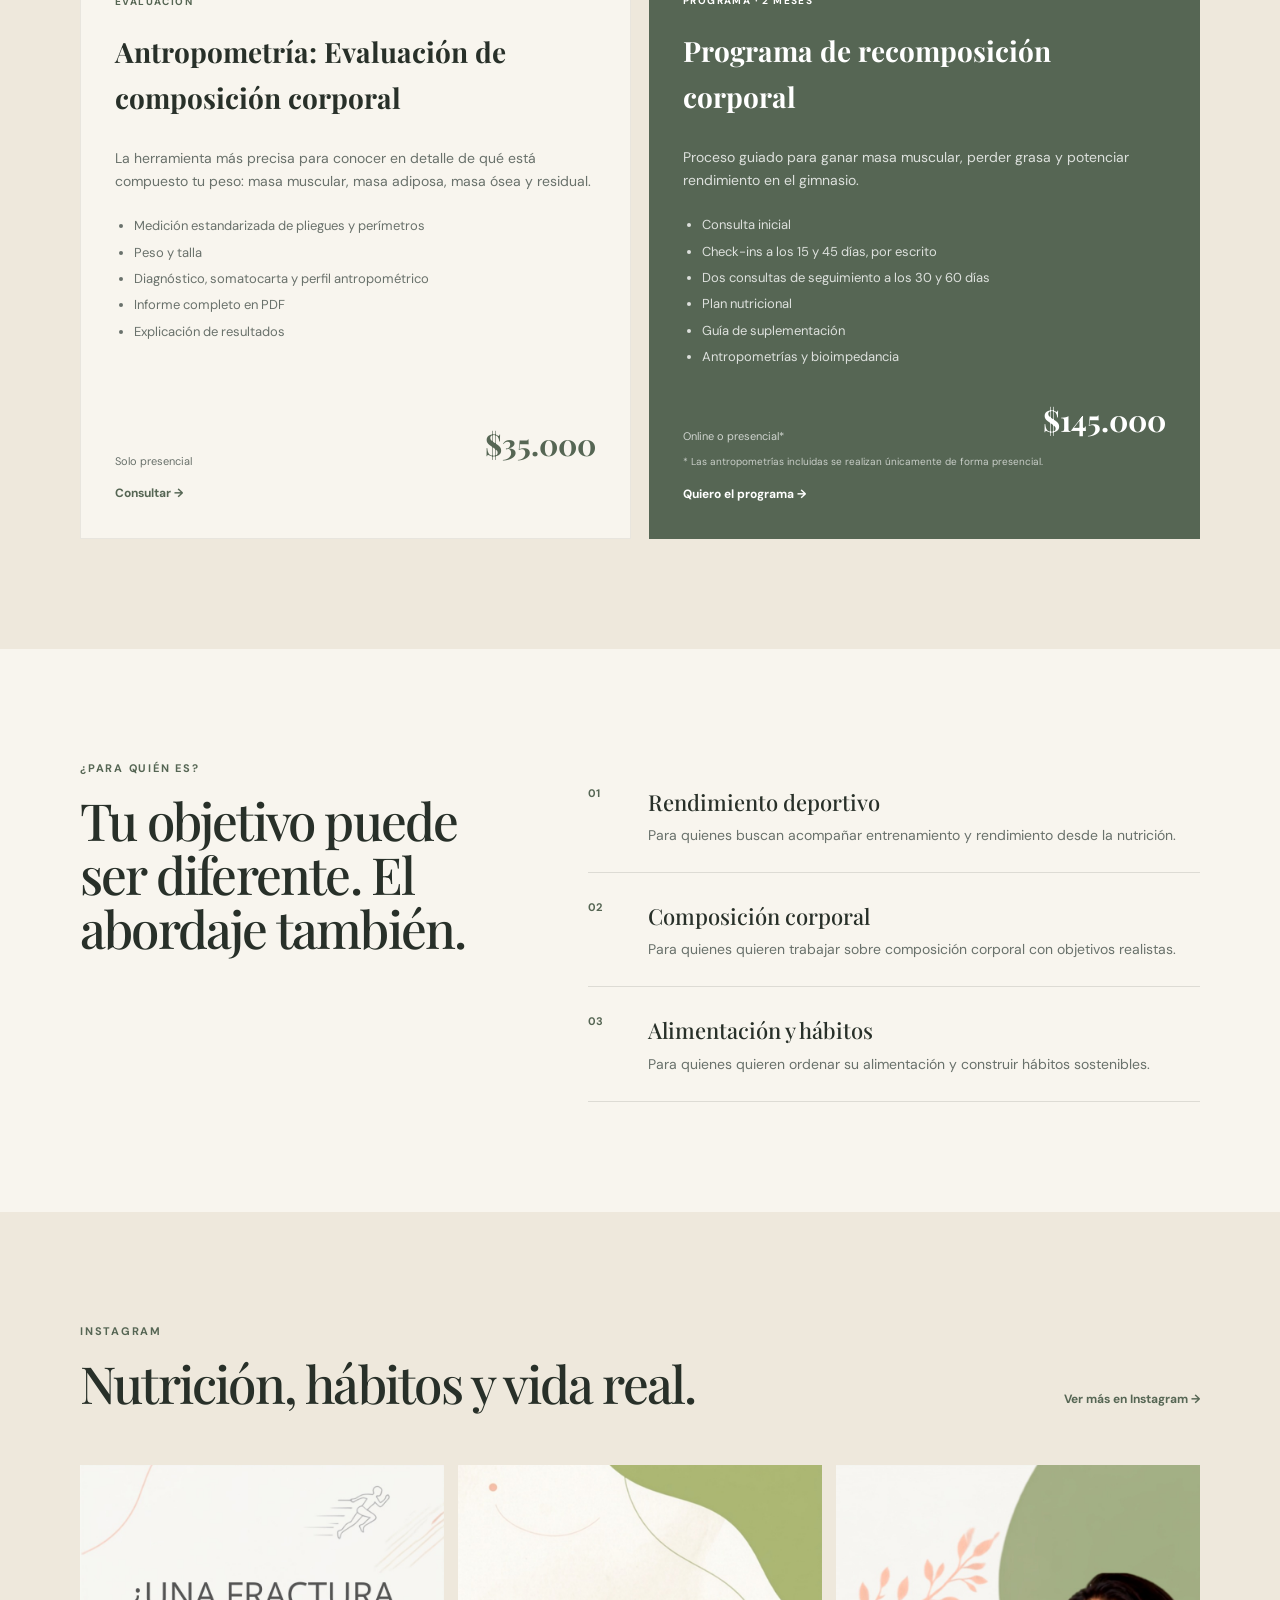
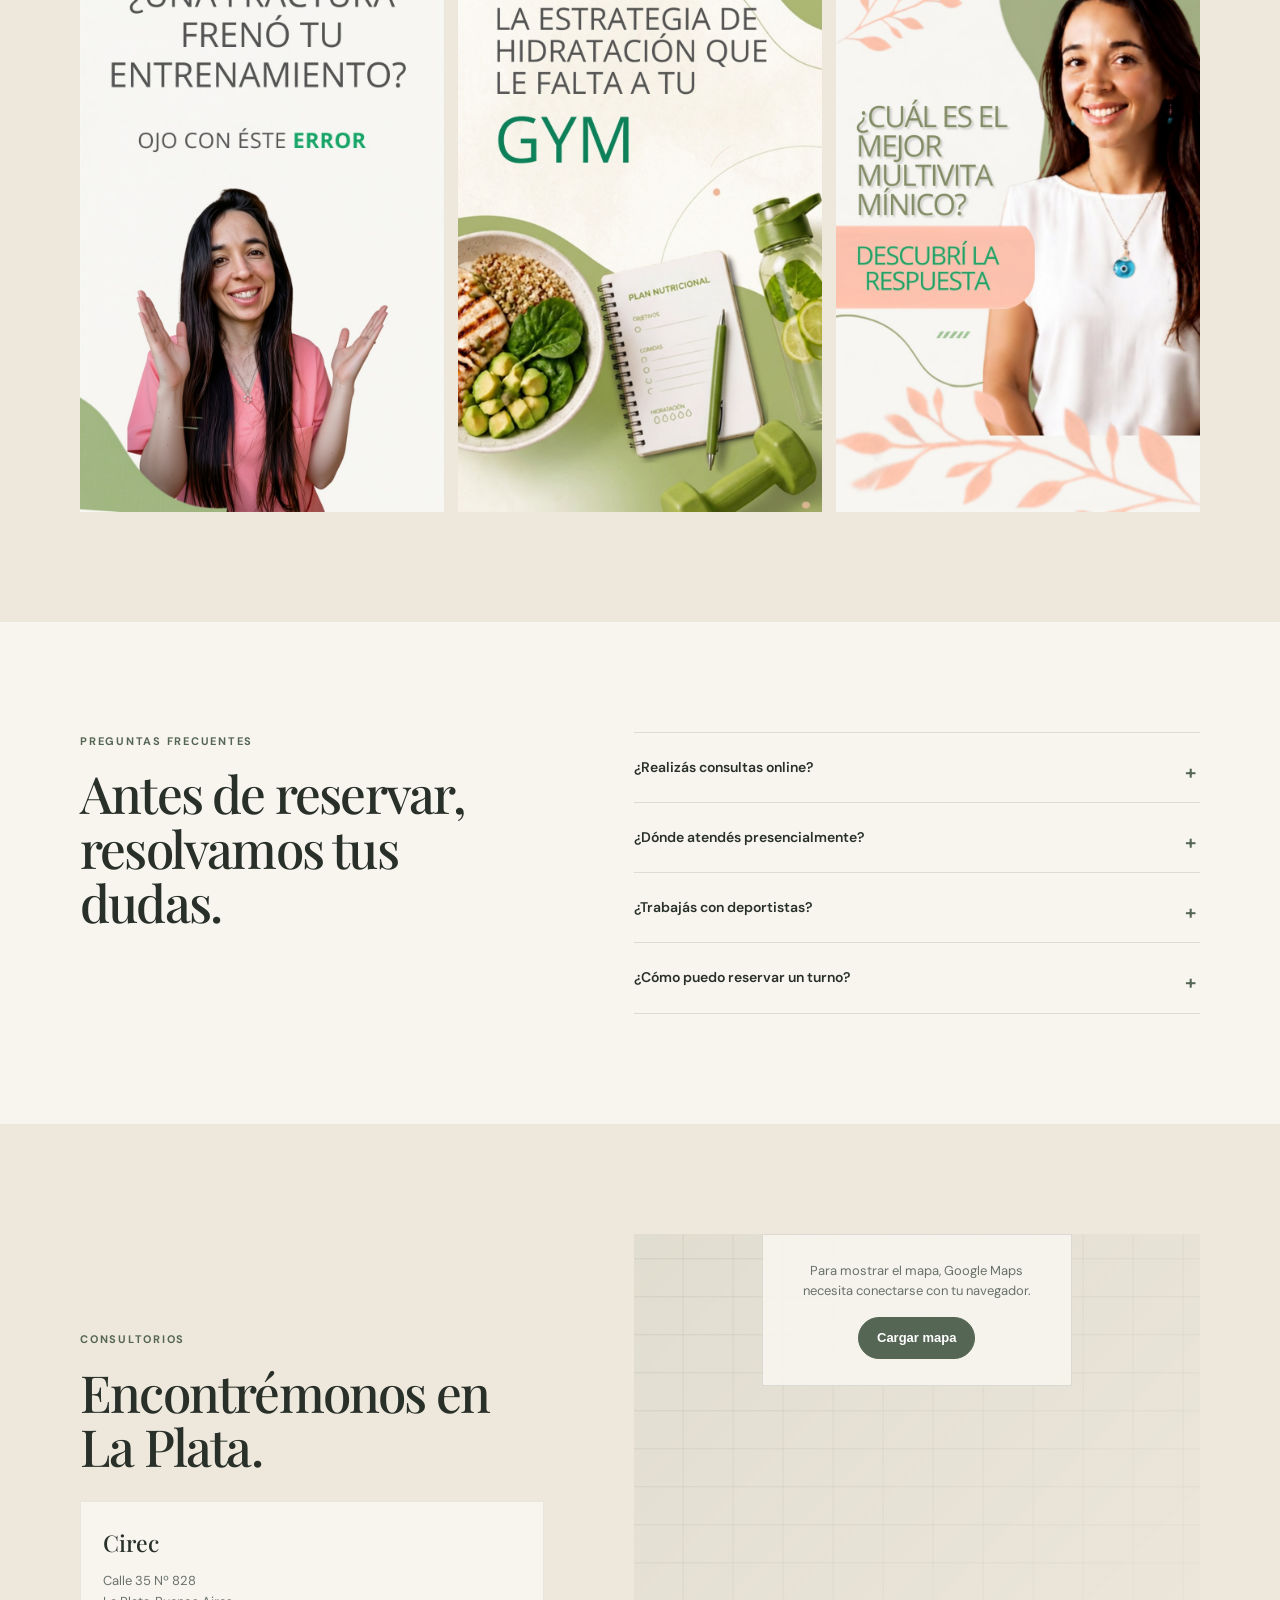
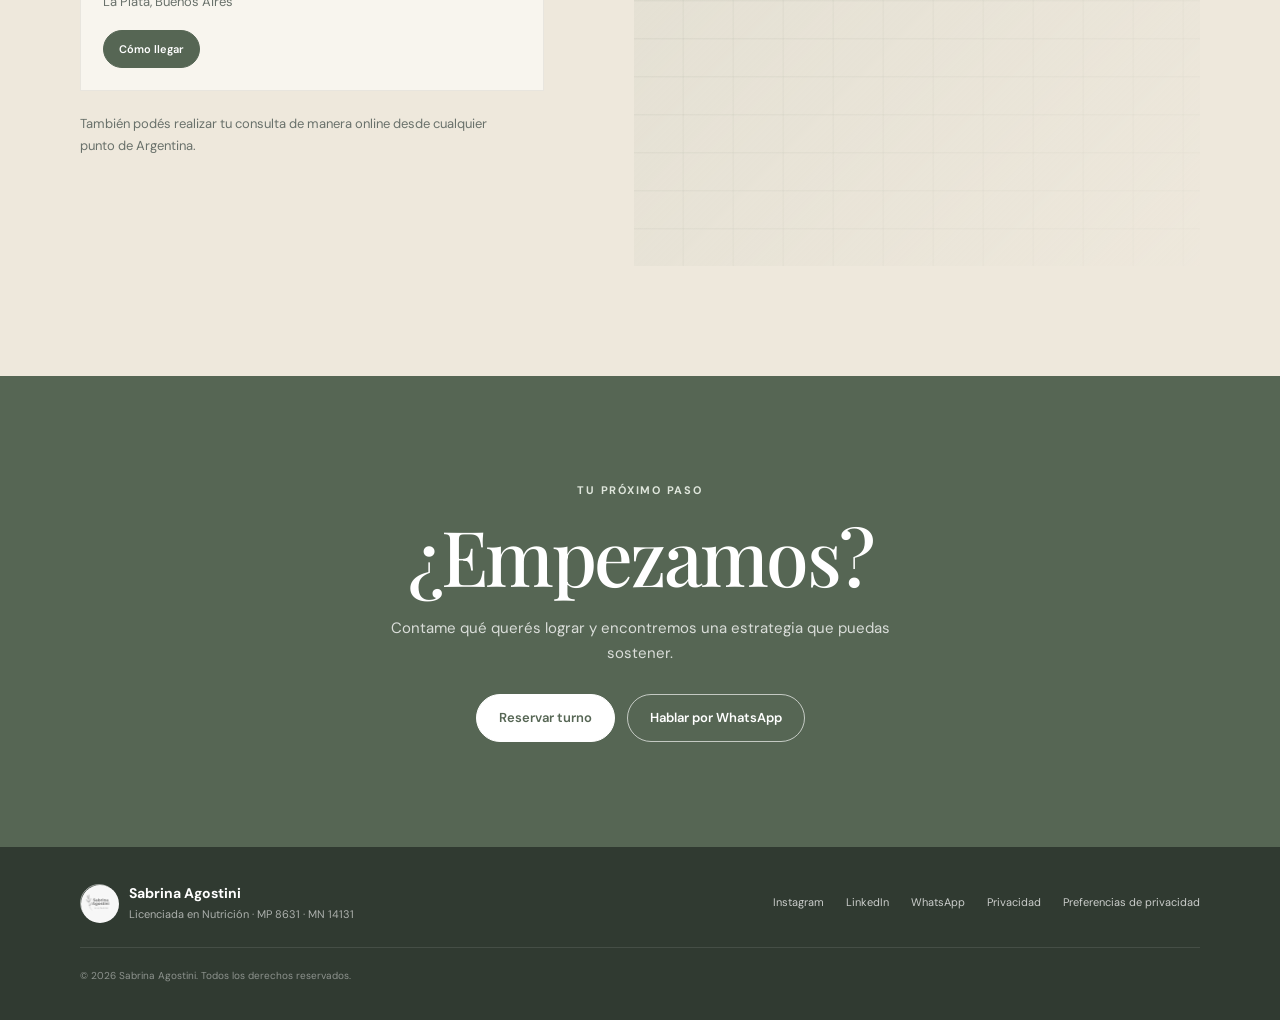
==== commit 214d75d2: "Add temporary Meta setup mode" ====
--- a/index.html
+++ b/index.html
@@ -235,6 +235,6 @@
     </main>
     <footer class="site-footer"><div class="container footer-grid"><a class="brand footer-brand" href="#inicio"><span class="brand-mark"><img class="brand-logo" src="assets/images/logo-gris-160.webp" alt="Sabrina Agostini" width="160" height="160"></span><span><strong>Sabrina Agostini</strong><small>Licenciada en Nutrición · MP 8631 · MN 14131</small></span></a><div class="footer-links"><a href="https://instagram.com/lic.agostini.nutricion" target="_blank" rel="noopener noreferrer">Instagram</a><a href="https://linkedin.com/in/lic-agostini-nutricion" target="_blank" rel="noopener noreferrer">LinkedIn</a><a href="https://wa.me/5492804634763?text=Hola%2C%20quer%C3%ADa%20consultar%20por%20los%20turnos%20de%20nutrici%C3%B3n.">WhatsApp</a><a href="privacidad.html">Privacidad</a><button class="footer-link-button" type="button" data-privacy-settings>Preferencias de privacidad</button></div><p>© <span id="year"></span> Sabrina Agostini. Todos los derechos reservados.</p></div></footer>
     <a class="whatsapp-float" href="https://wa.me/5492804634763?text=Hola%2C%20quer%C3%ADa%20consultar%20por%20los%20turnos%20de%20nutrici%C3%B3n." aria-label="Contactar por WhatsApp"><img src="assets/images/logo-whatsapp-96.webp" alt="" width="96" height="96" aria-hidden="true"></a>
-    <script src="js/main.js?v=0.3.4"></script>
+    <script src="js/main.js?v=0.3.5"></script>
   </body>
 </html>
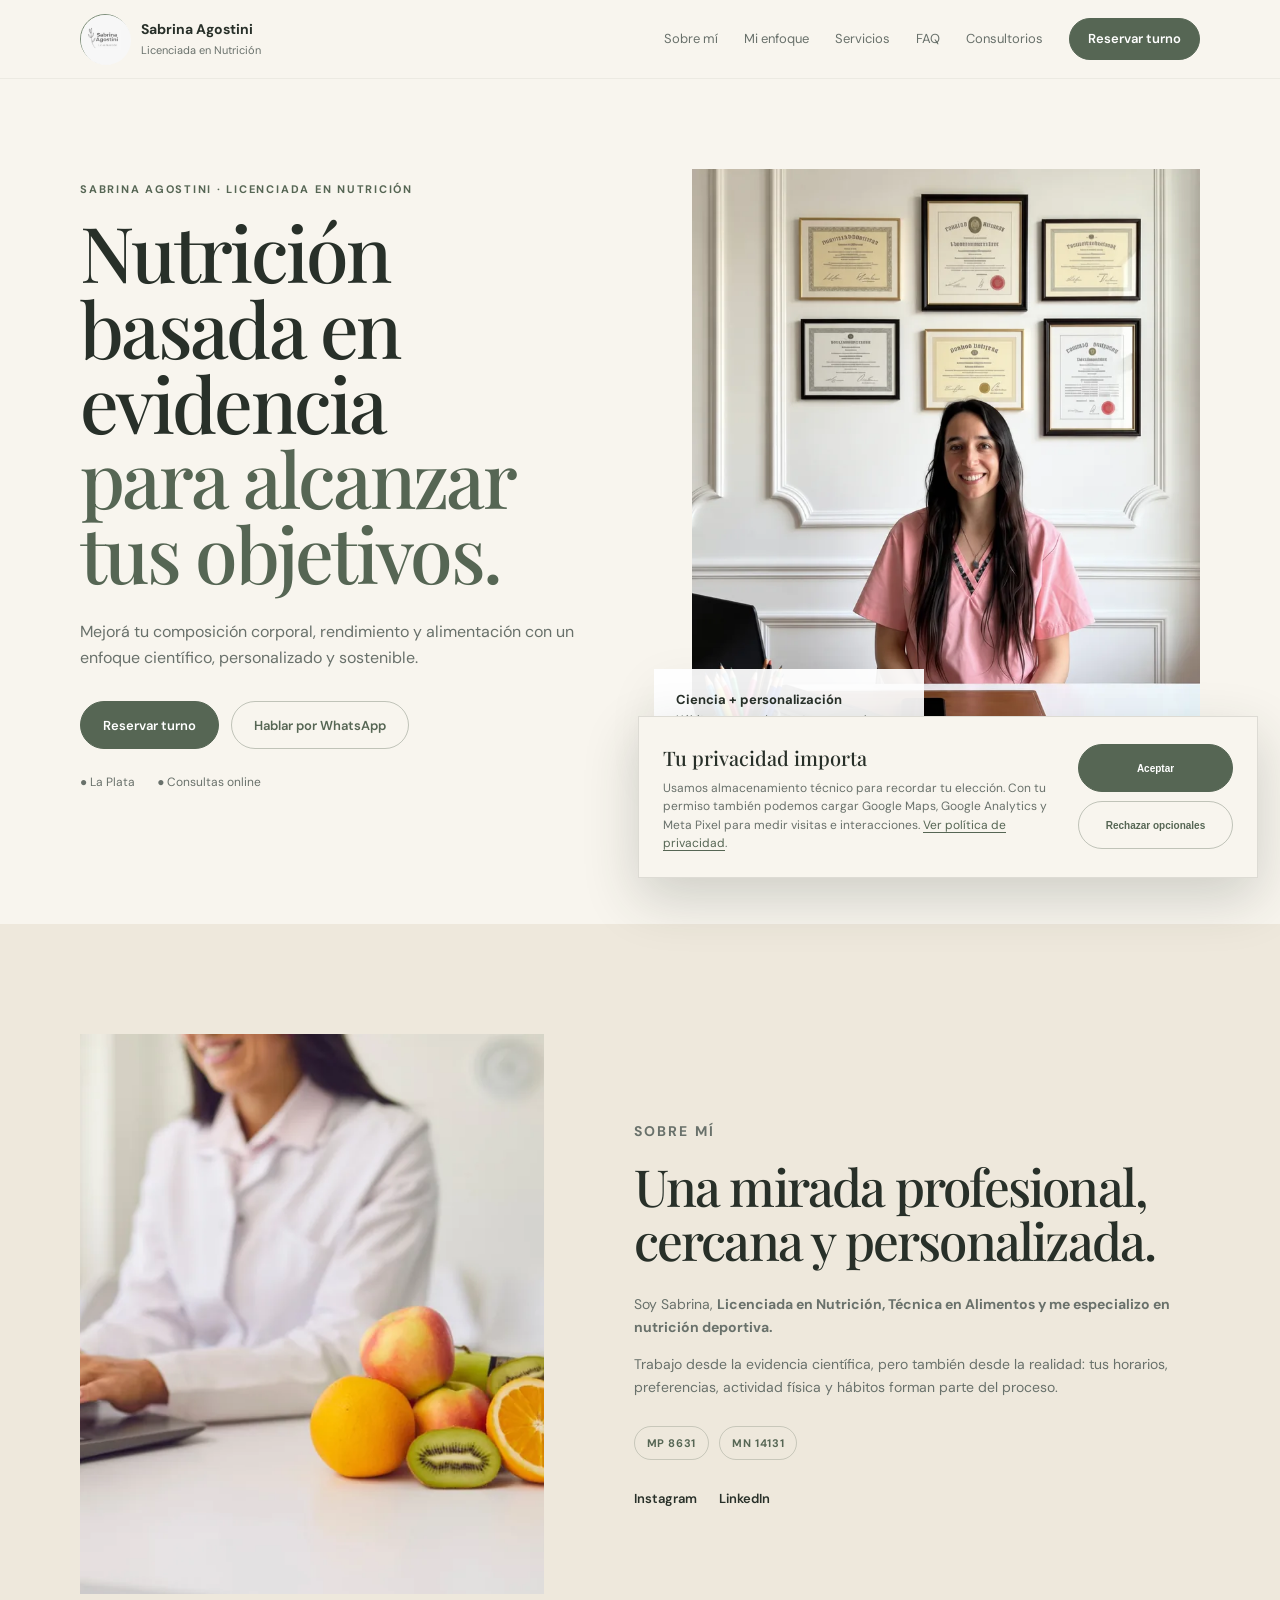
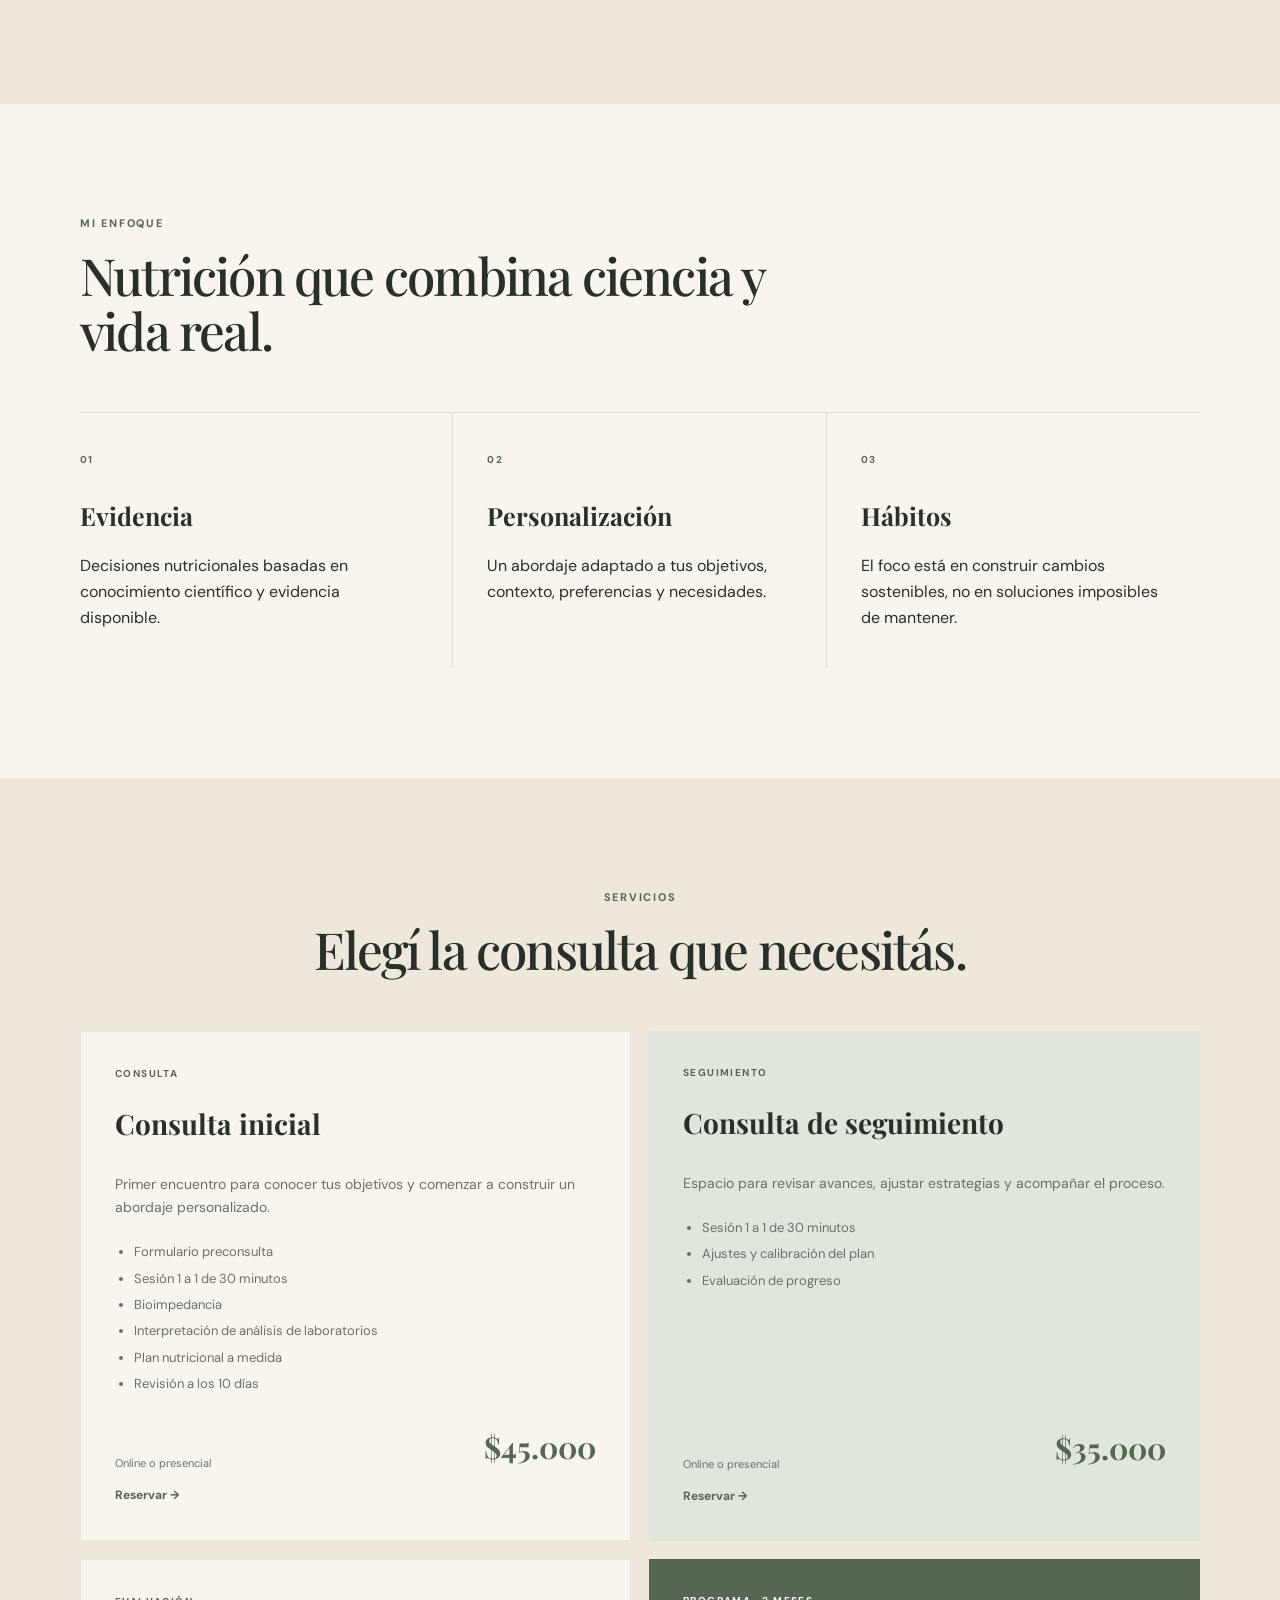
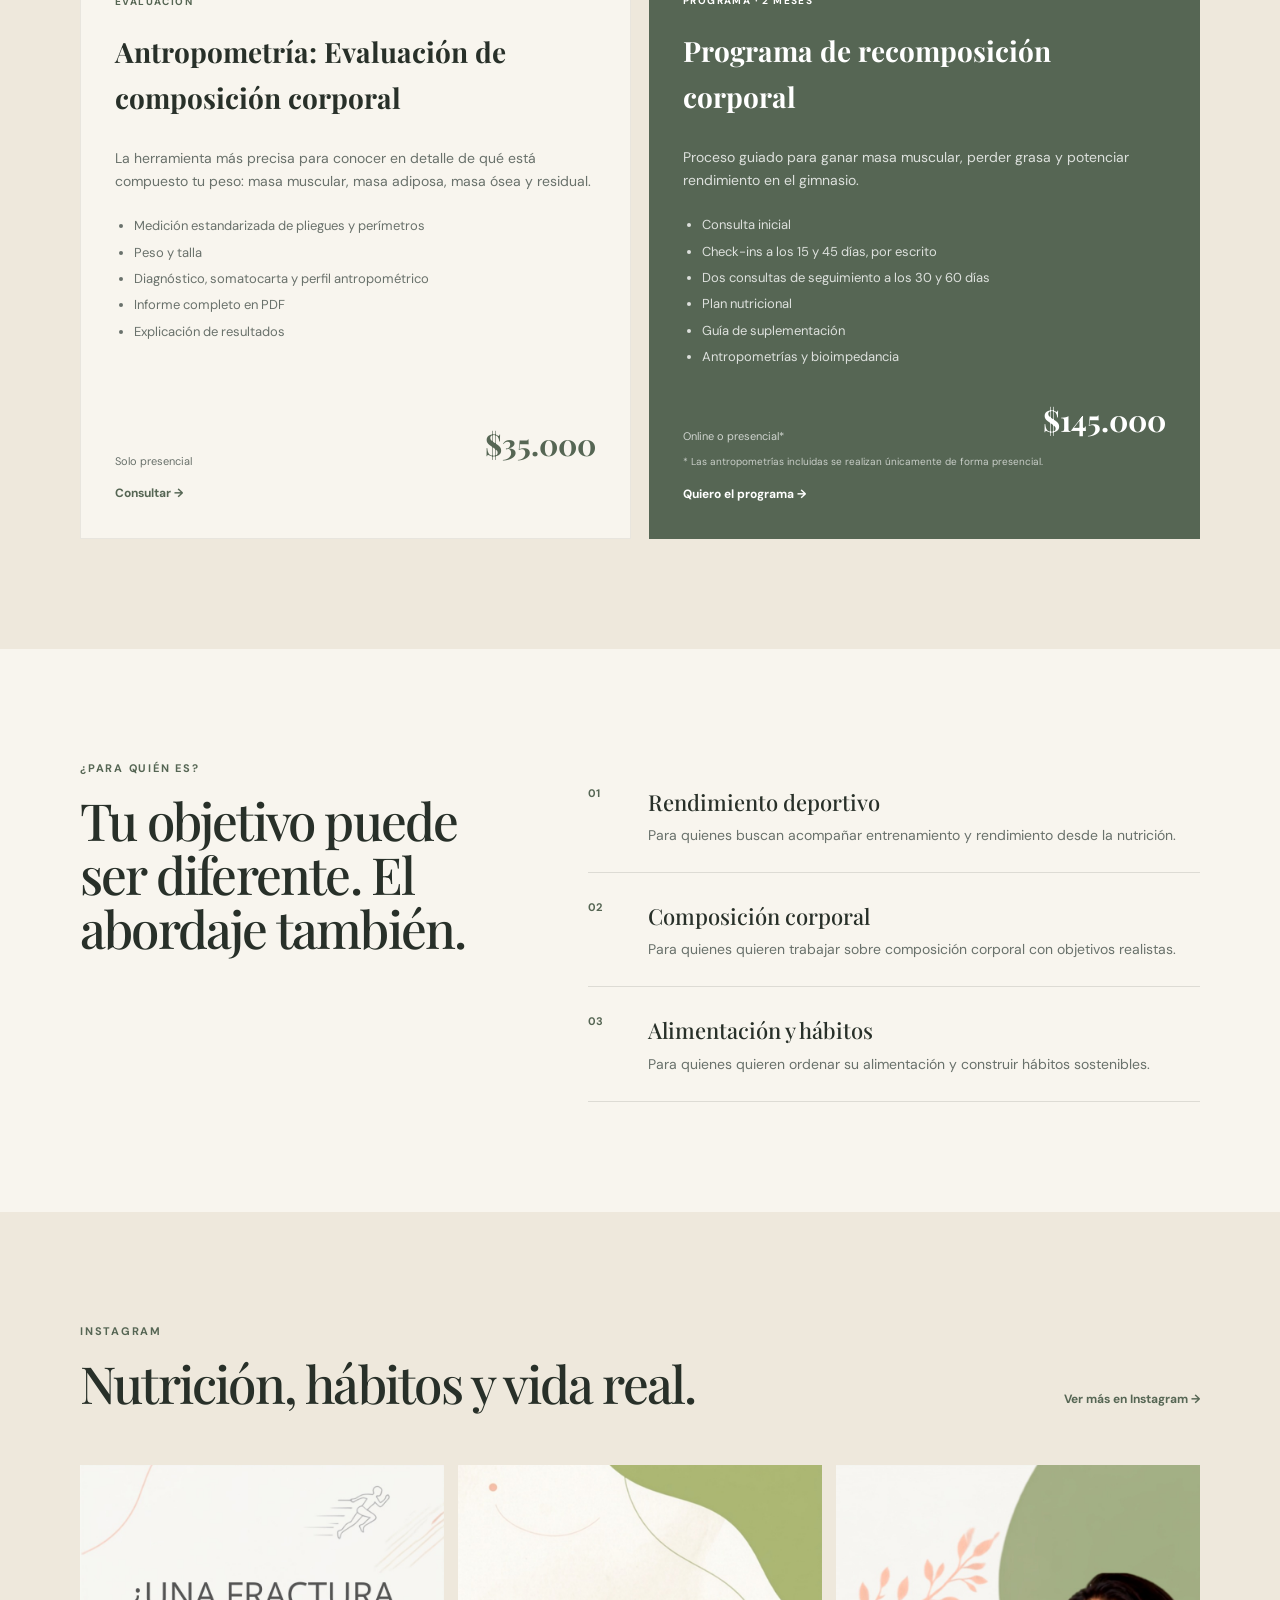
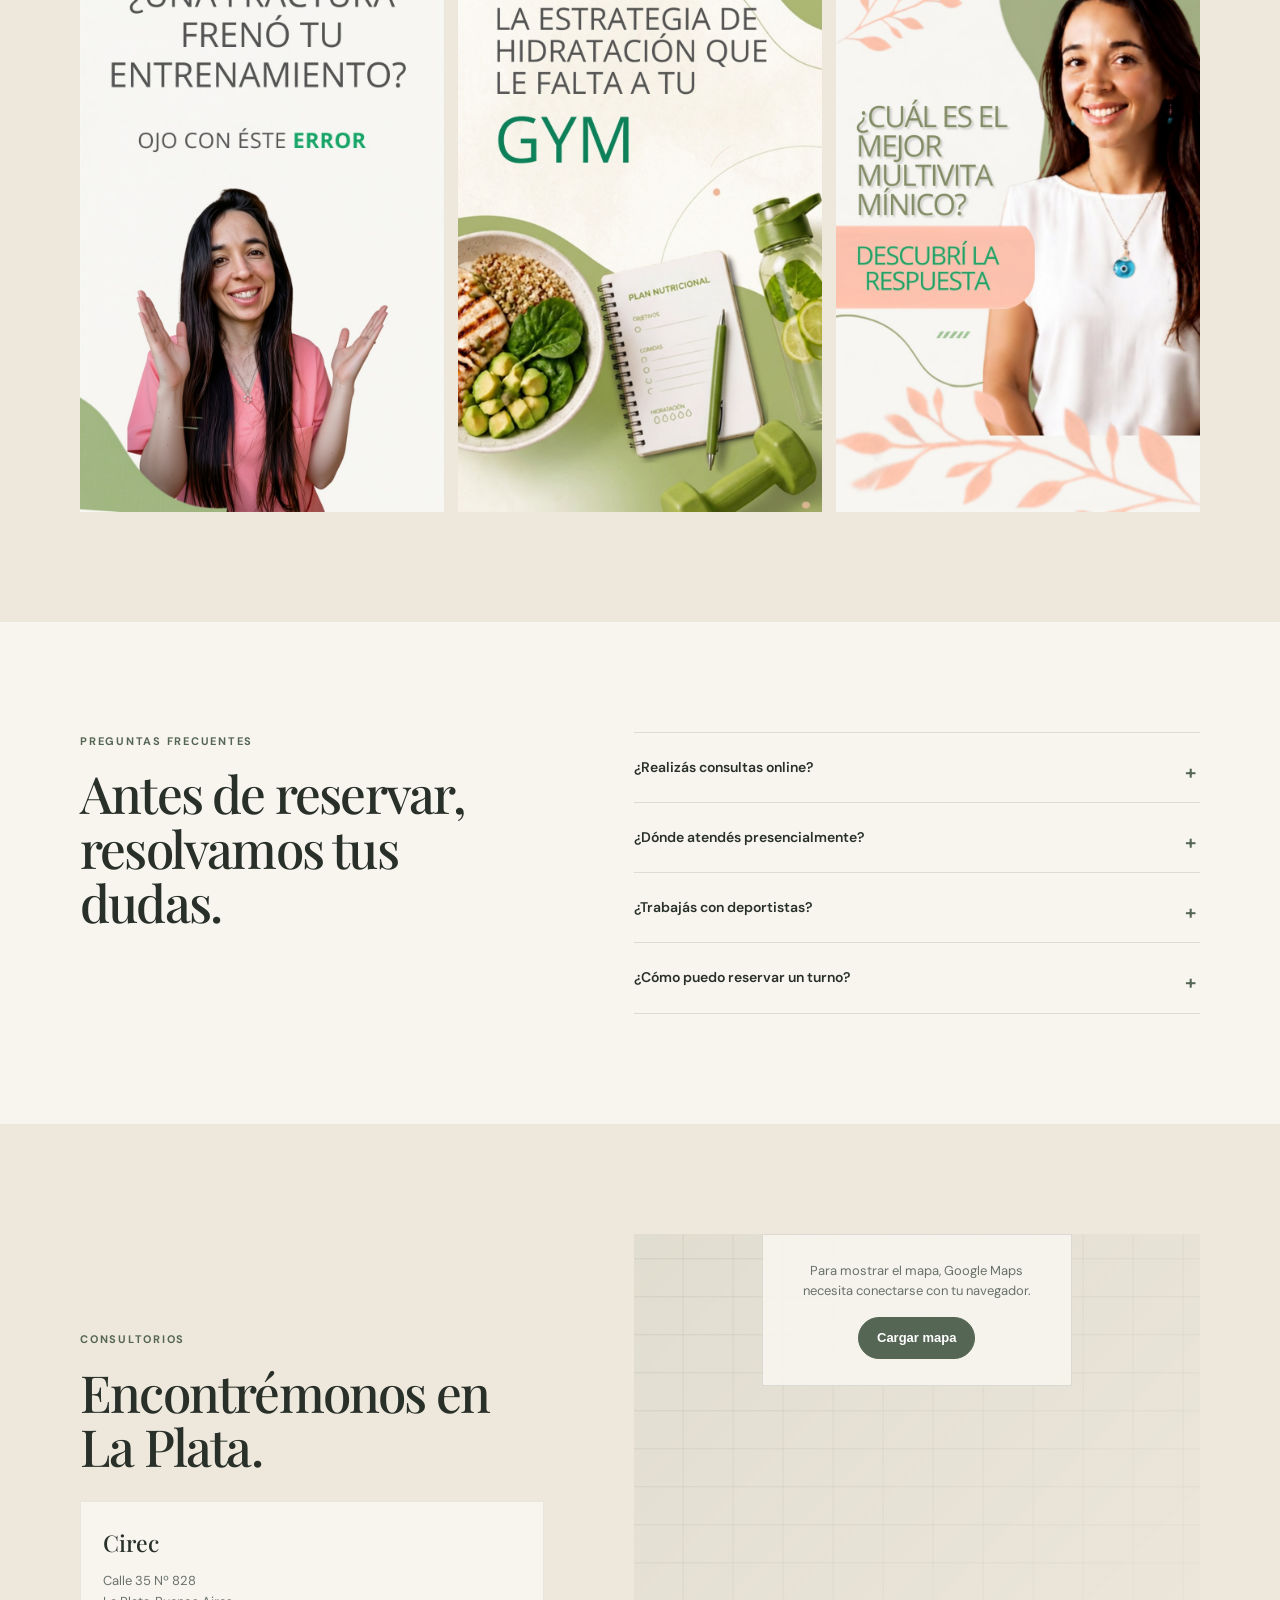
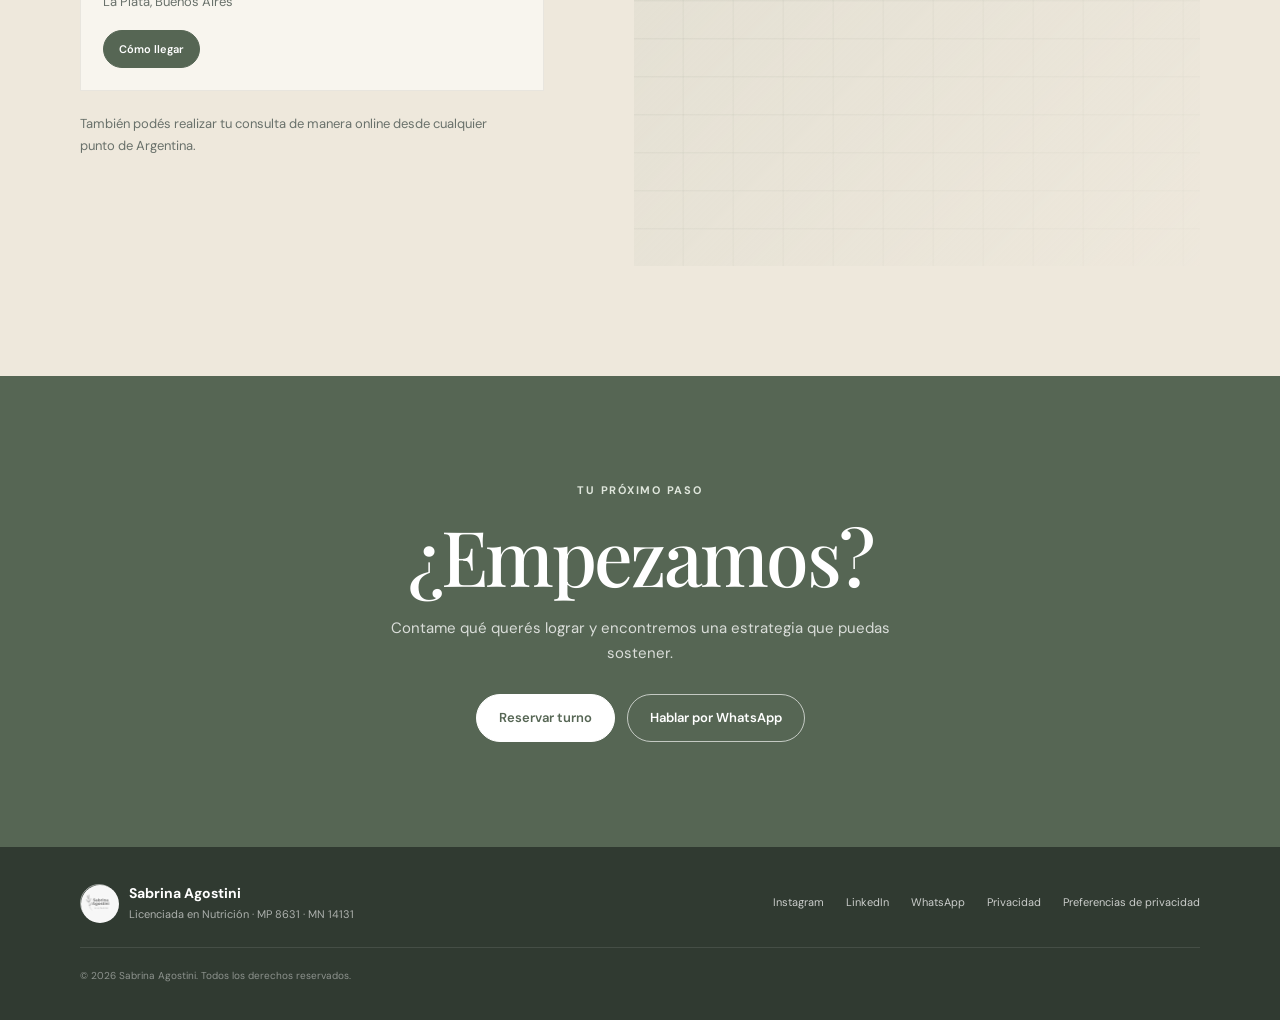
==== commit 046f5e66: "Improve social preview and hero image" ====
--- a/index.html
+++ b/index.html
@@ -22,8 +22,8 @@
     <meta property="og:title" content="Sabrina Agostini | Nutricionista en La Plata y Online">
     <meta property="og:description" content="Nutrición basada en evidencia, personalizada y sostenible. Consultas presenciales en La Plata y online en Argentina.">
     <meta property="og:url" content="https://sabrinaagostininutricion.com.ar/">
-    <meta property="og:image" content="https://sabrinaagostininutricion.com.ar/assets/images/og-sabrina-agostini.jpg">
-    <meta property="og:image:secure_url" content="https://sabrinaagostininutricion.com.ar/assets/images/og-sabrina-agostini.jpg">
+    <meta property="og:image" content="https://sabrinaagostininutricion.com.ar/assets/images/og-sabrina-agostini.jpg?v=3">
+    <meta property="og:image:secure_url" content="https://sabrinaagostininutricion.com.ar/assets/images/og-sabrina-agostini.jpg?v=3">
     <meta property="og:image:type" content="image/jpeg">
     <meta property="og:image:width" content="1200">
     <meta property="og:image:height" content="630">
@@ -32,10 +32,10 @@
     <meta name="twitter:card" content="summary_large_image">
     <meta name="twitter:title" content="Sabrina Agostini | Nutricionista en La Plata y Online">
     <meta name="twitter:description" content="Nutrición basada en evidencia, personalizada y sostenible. Consultas presenciales en La Plata y online en Argentina.">
-    <meta name="twitter:image" content="https://sabrinaagostininutricion.com.ar/assets/images/og-sabrina-agostini.jpg">
+    <meta name="twitter:image" content="https://sabrinaagostininutricion.com.ar/assets/images/og-sabrina-agostini.jpg?v=3">
     <meta name="twitter:image:alt" content="Sabrina Agostini, Licenciada en Nutrición">
 
-    <link rel="preload" as="image" href="assets/images/sabrina-001-768.webp" imagesrcset="assets/images/sabrina-001-480.webp 480w, assets/images/sabrina-001-768.webp 768w, assets/images/sabrina-001-1080.webp 1080w" imagesizes="(max-width: 900px) calc(100vw - 36px), 520px" type="image/webp" fetchpriority="high">
+    <link rel="preload" as="image" href="assets/images/sabrina-hero-consultorio-768.webp" imagesrcset="assets/images/sabrina-hero-consultorio-480.webp 480w, assets/images/sabrina-hero-consultorio-768.webp 768w, assets/images/sabrina-hero-consultorio-1080.webp 1080w" imagesizes="(max-width: 900px) calc(100vw - 36px), 520px" type="image/webp" fetchpriority="high">
     <link rel="preconnect" href="https://fonts.googleapis.com">
     <link rel="preconnect" href="https://fonts.gstatic.com" crossorigin>
     <link rel="preload" as="style" href="https://fonts.googleapis.com/css2?family=DM+Sans:wght@400;500;600;700&family=Playfair+Display:wght@500;600&display=swap">
@@ -62,7 +62,7 @@
           "@id": "https://sabrinaagostininutricion.com.ar/#sabrina-agostini",
           "name": "Sabrina Agostini",
           "url": "https://sabrinaagostininutricion.com.ar/",
-          "image": "https://sabrinaagostininutricion.com.ar/assets/images/sabrina-001.jpeg",
+          "image": "https://sabrinaagostininutricion.com.ar/assets/images/sabrina-hero-consultorio-1080.webp",
           "jobTitle": "Licenciada en Nutrición",
           "description": "Licenciada en Nutrición, Técnica en Alimentos y especializada en nutrición deportiva.",
           "worksFor": {
@@ -85,7 +85,7 @@
           "name": "Sabrina Agostini Nutrición",
           "url": "https://sabrinaagostininutricion.com.ar/",
           "logo": "https://sabrinaagostininutricion.com.ar/assets/images/logo-gris.jpeg",
-          "image": "https://sabrinaagostininutricion.com.ar/assets/images/sabrina-001.jpeg",
+          "image": "https://sabrinaagostininutricion.com.ar/assets/images/sabrina-hero-consultorio-1080.webp",
           "description": "Consultas de nutrición presenciales en La Plata y online en Argentina, con enfoque basado en evidencia, personalización y hábitos sostenibles.",
           "telephone": "+54 9 280 463 4763",
           "priceRange": "ARS 35.000–145.000",
@@ -205,7 +205,7 @@
           "mainEntity": {
             "@id": "https://sabrinaagostininutricion.com.ar/#servicio-profesional"
           },
-          "primaryImageOfPage": "https://sabrinaagostininutricion.com.ar/assets/images/sabrina-001.jpeg",
+          "primaryImageOfPage": "https://sabrinaagostininutricion.com.ar/assets/images/sabrina-hero-consultorio-1080.webp",
           "inLanguage": "es-AR"
         }
       ]
@@ -223,7 +223,7 @@
       </div>
     </header>
     <main id="inicio">
-      <section class="hero section"><div class="container hero-grid"><div><p class="eyebrow">Sabrina Agostini · Licenciada en Nutrición</p><h1>Nutrición basada en evidencia <em>para alcanzar tus objetivos.</em></h1><p class="hero-text">Mejorá tu composición corporal, rendimiento y alimentación con un enfoque científico, personalizado y sostenible.</p><div class="hero-actions"><a class="button" href="https://nutreando.com/sabrina-agostini/reservar?step=service">Reservar turno</a><a class="button button-secondary" href="https://wa.me/5492804634763?text=Hola%2C%20quer%C3%ADa%20consultar%20por%20los%20turnos%20de%20nutrici%C3%B3n.">Hablar por WhatsApp</a></div><div class="hero-meta"><span>● La Plata</span><span>● Consultas online</span></div></div><div class="hero-visual"><div class="photo-placeholder has-real-photo"><picture><source type="image/webp" srcset="assets/images/sabrina-001-480.webp 480w, assets/images/sabrina-001-768.webp 768w, assets/images/sabrina-001-1080.webp 1080w" sizes="(max-width: 900px) calc(100vw - 36px), 520px"><img class="real-photo" src="assets/images/sabrina-001.jpeg" alt="Sabrina Agostini — Licenciada en Nutrición" width="1080" height="1350" fetchpriority="high"></picture></div><div class="floating-note"><strong>Ciencia + personalización</strong><span>Hábitos que puedan sostenerse en el tiempo.</span></div></div></div></section>
+      <section class="hero section"><div class="container hero-grid"><div><p class="eyebrow">Sabrina Agostini · Licenciada en Nutrición</p><h1>Nutrición basada en evidencia <em>para alcanzar tus objetivos.</em></h1><p class="hero-text">Mejorá tu composición corporal, rendimiento y alimentación con un enfoque científico, personalizado y sostenible.</p><div class="hero-actions"><a class="button" href="https://nutreando.com/sabrina-agostini/reservar?step=service">Reservar turno</a><a class="button button-secondary" href="https://wa.me/5492804634763?text=Hola%2C%20quer%C3%ADa%20consultar%20por%20los%20turnos%20de%20nutrici%C3%B3n.">Hablar por WhatsApp</a></div><div class="hero-meta"><span>● La Plata</span><span>● Consultas online</span></div></div><div class="hero-visual"><div class="photo-placeholder has-real-photo"><picture><source type="image/webp" srcset="assets/images/sabrina-hero-consultorio-480.webp 480w, assets/images/sabrina-hero-consultorio-768.webp 768w, assets/images/sabrina-hero-consultorio-1080.webp 1080w" sizes="(max-width: 900px) calc(100vw - 36px), 520px"><img class="real-photo" src="assets/images/sabrina-hero-consultorio-1080.webp" alt="Sabrina Agostini — Licenciada en Nutrición" width="1080" height="1350" fetchpriority="high"></picture></div><div class="floating-note"><strong>Ciencia + personalización</strong><span>Hábitos que puedan sostenerse en el tiempo.</span></div></div></div></section>
       <section class="section section-soft" id="sobre-mi"><div class="container about-grid"><div class="photo-placeholder about-photo has-real-photo"><picture><source type="image/webp" srcset="assets/images/sabrina-002-480.webp 480w, assets/images/sabrina-002-900.webp 900w" sizes="(max-width: 900px) calc(100vw - 36px), 500px"><img class="real-photo" src="assets/images/sabrina-002.jpeg" alt="Sabrina Agostini" width="1350" height="1038" loading="lazy" decoding="async"></picture></div><div class="about-copy"><p class="eyebrow">Sobre mí</p><h2>Una mirada profesional, cercana y personalizada.</h2><p>Soy Sabrina, <strong>Licenciada en Nutrición, Técnica en Alimentos y me especializo en nutrición deportiva.</strong></p><p>Trabajo desde la evidencia científica, pero también desde la realidad: tus horarios, preferencias, actividad física y hábitos forman parte del proceso.</p><div class="credentials"><span>MP 8631</span><span>MN 14131</span></div><div class="social-links"><a href="https://instagram.com/lic.agostini.nutricion" target="_blank" rel="noopener noreferrer">Instagram</a><a href="https://linkedin.com/in/lic-agostini-nutricion" target="_blank" rel="noopener noreferrer">LinkedIn</a></div></div></div></section>
       <section class="section" id="enfoque"><div class="container"><div class="section-heading"><p class="eyebrow">Mi enfoque</p><h2>Nutrición que combina ciencia y vida real.</h2></div><div class="pillars"><article><span>01</span><h3>Evidencia</h3><p>Decisiones nutricionales basadas en conocimiento científico y evidencia disponible.</p></article><article><span>02</span><h3>Personalización</h3><p>Un abordaje adaptado a tus objetivos, contexto, preferencias y necesidades.</p></article><article><span>03</span><h3>Hábitos</h3><p>El foco está en construir cambios sostenibles, no en soluciones imposibles de mantener.</p></article></div></div></section>
       <section class="section section-soft" id="servicios"><div class="container"><div class="section-heading centered"><p class="eyebrow">Servicios</p><h2>Elegí la consulta que necesitás.</h2></div><div class="services-grid"><article class="service-card"><span>Consulta</span><h3>Consulta inicial</h3><p>Primer encuentro para conocer tus objetivos y comenzar a construir un abordaje personalizado.</p><ul><li>Formulario preconsulta</li><li>Sesión 1 a 1 de 30 minutos</li><li>Bioimpedancia</li><li>Interpretación de análisis de laboratorios</li><li>Plan nutricional a medida</li><li>Revisión a los 10 días</li></ul><div class="service-meta"><span>Online o presencial</span><strong>$45.000</strong></div><a href="https://nutreando.com/sabrina-agostini/reservar?step=service">Reservar →</a></article><article class="service-card featured"><span>Seguimiento</span><h3>Consulta de seguimiento</h3><p>Espacio para revisar avances, ajustar estrategias y acompañar el proceso.</p><ul><li>Sesión 1 a 1 de 30 minutos</li><li>Ajustes y calibración del plan</li><li>Evaluación de progreso</li></ul><div class="service-meta"><span>Online o presencial</span><strong>$35.000</strong></div><a href="https://nutreando.com/sabrina-agostini/reservar?step=service">Reservar →</a></article><article class="service-card"><span>Evaluación</span><h3>Antropometría: Evaluación de composición corporal</h3><p>La herramienta más precisa para conocer en detalle de qué está compuesto tu peso: masa muscular, masa adiposa, masa ósea y residual.</p><ul><li>Medición estandarizada de pliegues y perímetros</li><li>Peso y talla</li><li>Diagnóstico, somatocarta y perfil antropométrico</li><li>Informe completo en PDF</li><li>Explicación de resultados</li></ul><div class="service-meta"><span>Solo presencial</span><strong>$35.000</strong></div><a href="https://wa.me/5492804634763?text=Hola%2C%20quer%C3%ADa%20consultar%20por%20los%20turnos%20de%20nutrici%C3%B3n.">Consultar →</a></article><article class="service-card program"><span>Programa · 2 meses</span><h3>Programa de recomposición corporal</h3><p>Proceso guiado para ganar masa muscular, perder grasa y potenciar rendimiento en el gimnasio.</p><ul><li>Consulta inicial</li><li>Check-ins a los 15 y 45 días, por escrito</li><li>Dos consultas de seguimiento a los 30 y 60 días</li><li>Plan nutricional</li><li>Guía de suplementación</li><li>Antropometrías y bioimpedancia</li></ul><div class="service-meta"><span>Online o presencial*</span><strong>$145.000</strong></div><small class="service-note">* Las antropometrías incluidas se realizan únicamente de forma presencial.</small><a href="https://nutreando.com/sabrina-agostini/reservar?step=service">Quiero el programa →</a></article></div></div></section>
